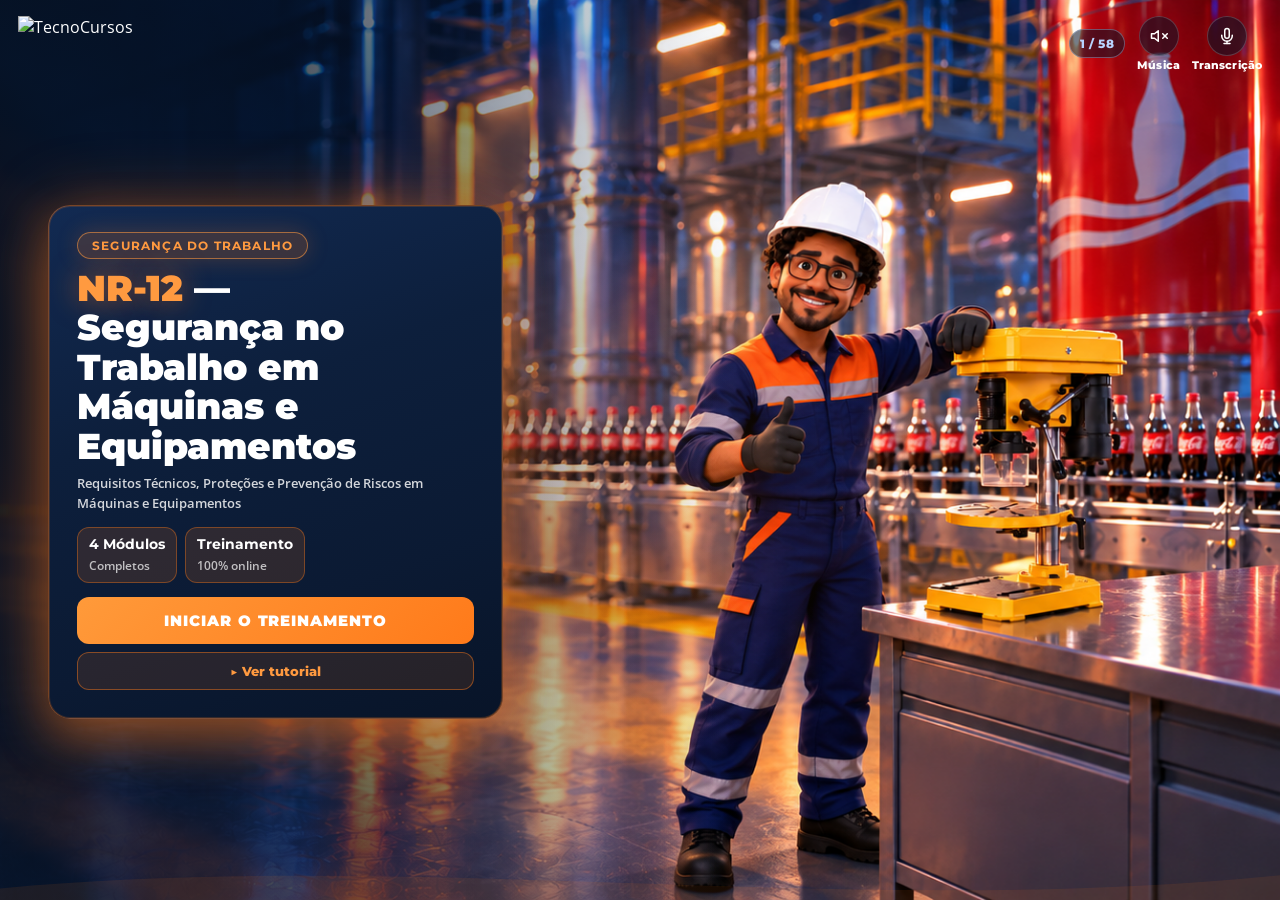
==== sessao-aprender.html @ e81b7217 "Adapta o treino para NR-12 FEMSA, com videos do modulo 1 e identidade visual. EOF  Co-authored-by: C" ====
<!DOCTYPE html>
<html lang="pt-BR">
<head>
  <meta charset="UTF-8">
  <meta name="viewport" content="width=device-width, initial-scale=1, viewport-fit=cover">
  <meta name="referrer" content="no-referrer">
  <title>NR-12 — Segurança no Trabalho em Máquinas e Equipamentos</title>
  <link href="https://fonts.googleapis.com/css2?family=Montserrat:wght@400;600;700;800;900&family=Open+Sans:wght@400;600;700&display=swap" rel="stylesheet">
  <link rel="stylesheet" href="question-screen.css?v=femsa-blue26">
  <style>
    html, body { margin: 0; height: 100%; overflow: hidden; }
  </style>
</head>
<body>
  <div class="qs-app" id="app">
    <!-- Capa (igual à referência) -->
    <section class="qs-home" id="home" aria-label="Abertura do treinamento">
      <div class="qs-home-photo" aria-hidden="true">
        <img class="qs-home-photo-img" id="homePhotoImg" src="assets/fotos/capa.png" alt="">
        <div class="qs-home-veil"></div>
      </div>
      <div class="qs-home-inner">
        <div class="qs-home-card">
          <div class="qs-home-tag">SEGURANÇA DO TRABALHO</div>
          <h1><em>NR-12</em> —<br>Segurança no Trabalho em Máquinas e Equipamentos</h1>
          <p>Requisitos Técnicos, Proteções e Prevenção de Riscos em Máquinas e Equipamentos</p>
          <div class="qs-home-badges">
            <div class="qs-home-badge">
              <div>
                <strong>4 Módulos</strong>
                <span>Completos</span>
              </div>
            </div>
            <div class="qs-home-badge">
              <div>
                <strong>Treinamento</strong>
                <span>100% online</span>
              </div>
            </div>
          </div>
          <div class="qs-home-actions">
            <button type="button" class="qs-home-start" id="btnStartHome">
              <span>INICIAR O TREINAMENTO</span>
            </button>
            <button type="button" class="qs-home-tutorial" id="btnTutorialHome">
              <span>▶ Ver tutorial</span>
            </button>
          </div>
        </div>
      </div>
      <div class="qs-home-logo">
        <img src="assets/fotos/LOGO.png" alt="TecnoCursos">
      </div>
      <div class="qs-wave" aria-hidden="true">
        <svg viewBox="0 0 1440 100" preserveAspectRatio="none">
          <path d="M0,55 C480,10 960,90 1440,40 L1440,100 L0,100 Z" fill="rgba(255, 122, 26, 0.10)" />
        </svg>
      </div>
    </section>

    <header class="qs-top" id="topBar" hidden>
      <div class="qs-brand">
        <img src="assets/fotos/LOGO.png" alt="TecnoCursos">
      </div>
      <div class="qs-progress" id="progress" aria-label="Progresso"></div>
      <span class="qs-page-chip" id="pageChip" hidden>0/0</span>
      <div class="qs-tools">
        <button type="button" id="btnMode" class="qs-sim-btn" title="Modo simulação" hidden aria-pressed="false">
          <span class="qs-label" id="simLabel">Simulação: OFF</span>
        </button>
        <button type="button" id="btnMusic" class="qs-tool-btn" title="Música" aria-pressed="false">
          <span class="qs-tool-disc">
            <svg class="qs-tool-ico ico-off" viewBox="0 0 24 24" fill="none" stroke="currentColor" stroke-width="2" stroke-linecap="round" stroke-linejoin="round" aria-hidden="true">
              <polygon points="11 5 6 9 2 9 2 15 6 15 11 19 11 5"/><line x1="23" y1="9" x2="17" y2="15"/><line x1="17" y1="9" x2="23" y2="15"/>
            </svg>
            <svg class="qs-tool-ico ico-on" viewBox="0 0 24 24" fill="none" stroke="currentColor" stroke-width="2" stroke-linecap="round" stroke-linejoin="round" aria-hidden="true">
              <polygon points="11 5 6 9 2 9 2 15 6 15 11 19 11 5"/><path d="M15.54 8.46a5 5 0 0 1 0 7.07"/><path d="M19.07 4.93a10 10 0 0 1 0 14.14"/>
            </svg>
          </span>
          <span class="qs-tool-label">Música</span>
        </button>
        <button type="button" id="btnTranscript" class="qs-tool-btn" title="Transcrição">
          <span class="qs-tool-disc">
            <svg class="qs-tool-ico" viewBox="0 0 24 24" fill="none" stroke="currentColor" stroke-width="2" stroke-linecap="round" stroke-linejoin="round" aria-hidden="true">
              <path d="M12 2a3 3 0 0 0-3 3v7a3 3 0 0 0 6 0V5a3 3 0 0 0-3-3z"/><path d="M19 11v1a7 7 0 0 1-14 0v-1"/><line x1="12" y1="19" x2="12" y2="22"/><line x1="8" y1="22" x2="16" y2="22"/>
            </svg>
          </span>
          <span class="qs-tool-label">Transcrição</span>
        </button>
      </div>
    </header>

    <main class="qs-stage" id="stage" hidden>
      <button class="qs-nav" id="btnBack" aria-label="Anterior" disabled>
        <svg viewBox="0 0 24 24" fill="none" stroke="currentColor" stroke-width="2.4" stroke-linecap="round" stroke-linejoin="round"><polyline points="15 18 9 12 15 6"/></svg>
      </button>
      <div class="qs-col">
        <div class="qs-pts" id="ptsChip" hidden><span class="qs-pts-val">0 pts</span></div>
        <div class="qs-shell" id="shell"></div>
        <button type="button" class="qs-more" id="btnMore" hidden aria-label="Ver o conteúdo abaixo">
          <svg viewBox="0 0 24 24" fill="none" stroke="currentColor" stroke-width="2.6" stroke-linecap="round" stroke-linejoin="round" aria-hidden="true"><polyline points="6 9 12 15 18 9"/></svg>
        </button>
      </div>
      <button class="qs-nav" id="btnFwd" aria-label="Próximo" disabled>
        <svg viewBox="0 0 24 24" fill="none" stroke="currentColor" stroke-width="2.4" stroke-linecap="round" stroke-linejoin="round"><polyline points="9 18 15 12 9 6"/></svg>
      </button>
    </main>

    <div class="qs-wave qs-wave-session" id="sessionWave" aria-hidden="true" hidden>
      <svg viewBox="0 0 1440 100" preserveAspectRatio="none">
        <path d="M0,55 C480,10 960,90 1440,40 L1440,100 L0,100 Z" fill="rgba(255, 122, 26, 0.10)" />
      </svg>
    </div>
  </div>

  <!-- Modal Tutorial -->
  <div class="qs-tut-overlay" id="tutorialModal" hidden>
    <div class="qs-tut-card" role="dialog" aria-modal="true" aria-labelledby="tutTitle">
      <div class="qs-tut-accent" aria-hidden="true"></div>
      <button type="button" class="qs-tut-x" id="btnTutorialX" aria-label="Fechar tutorial">×</button>
      <div class="qs-tut-badge">▶ TUTORIAL</div>
      <h2 id="tutTitle">Antes de começar — <span>Orientações iniciais</span></h2>
      <p>Assista ao vídeo para entender como navegar pelos módulos, responder às atividades e usar as ferramentas.</p>
      <div class="qs-tut-video">
        <iframe id="tutIframe" src="https://player-vz-d35edf2a-8e7.tv.pandavideo.com.br/embed/?v=58c2b207-5c32-4336-acba-6df97de39825&saveProgress=false" title="Tutorial do treinamento" allow="accelerometer;gyroscope;autoplay;encrypted-media;picture-in-picture" allowfullscreen fetchpriority="high"></iframe>
      </div>
      <div class="qs-tut-foot">
        <button type="button" class="qs-tut-close" id="btnTutorialClose">✓ Entendi, vamos começar</button>
      </div>
    </div>
  </div>

    <div class="qs-toast" id="simToast" hidden role="status"></div>

    <button type="button" class="qs-jump-fab" id="simFab" hidden>Sim · mapa</button>
    <aside class="qs-jump" id="simJump" hidden>
      <header>
        <div>
          <strong>Mapa da simulação</strong>
          <span id="simJumpPos">—</span>
        </div>
        <button type="button" id="btnJumpClose" aria-label="Fechar mapa">×</button>
      </header>
      <div class="qs-jump-list" id="simJumpList"></div>
      <button type="button" class="qs-jump-off" id="btnJumpOff">Desligar simulação</button>
    </aside>

  <audio id="bg-music" loop preload="metadata" aria-hidden="true"></audio>

  <script src="question-screen-data.js?v=nr12-14"></script>
  <script src="question-screen.js?v=mob43"></script>
  <script src="narration-text.js?v=nr12-2"></script>
  <script src="narration.js?v=mob40"></script>
  <script>
(function () {
  var session = window.QUESTION_SCREEN_SESSION;
  if (!session || !session.modules || !session.modules.length) {
    document.getElementById('shell').innerHTML = '<div class="qs-menu"><p>Conteúdo não encontrado.</p></div>';
    return;
  }

  var modules = session.modules;

  /* A abertura e o menu também são páginas numeradas, então abrem o catálogo.
     mi/si = -1 marca que não são telas de módulo; quem navega olha o "view". */
  var catalog = [
    { n: 1, view: 'home', mi: -1, si: -1, mod: 0, type: 'home', title: 'Abertura', kind: 'Abertura' },
    { n: 2, view: 'menu', mi: -1, si: -1, mod: 0, type: 'menu', title: 'Conteúdo programático', kind: 'Menu' }
  ];
  modules.forEach(function (m, mi) {
    (m.screens || []).forEach(function (s, si) {
      catalog.push({
        n: catalog.length + 1,
        view: 'play',
        mi: mi,
        si: si,
        mod: m.id,
        type: s.type || '',
        title: s.title || s.question || s.kicker || s.type || 'Tela',
        kind: (
          s.type === 'cover' ? 'Capa' :
          s.type === 'video' ? 'Vídeo' :
          s.type === 'image' ? 'Foto' :
          s.type === 'content' ? 'Texto' :
          s.type === 'quiz-intro' ? 'Desafio' :
          s.type === 'question' ? 'Pergunta' :
          s.type === 'reflect' ? 'Reflexão' :
          s.type === 'compare' ? 'Compare' :
          s.type === 'order' ? 'Ordenar' :
          s.type === 'match' ? 'Associação' :
          s.type === 'finale' ? 'Conclusão' :
          s.type
        )
      });
    });
  });
  var jumpOpen = false;
  var modIndex = -1;
  var slideIndex = 0;
  var answered = {};
  var qs = null;
  var mode = 'home'; /* home | menu | play */
  var showingResult = false;
  var autoAdvanceTimer = null;
  var quizState = {
    active: false,
    correct: 0,
    answered: 0,
    minCorrect: 0,
    total: 0,
    introIndex: -1,
    passed: false,
    points: 0,
    streak: 0,
    bestStreak: 0
  };
  var sessionAnswers = {};
  var PTS_MAX = 50;
  function isScoreType(type) {
    return type === 'question' || type === 'order' || type === 'match';
  }
  function isGateType(type) {
    return isScoreType(type) || type === 'reflect' || type === 'compare';
  }
  // ficha com sequência de fotos: a seta só libera depois de ver todas
  function isStepsGate(s) {
    return !!(s && s.type === 'content' && s.steps);
  }
  // vídeo com player: só libera o avanço faltando ~8s para o fim
  function isVideoGate(s) {
    return !!(s && s.type === 'video' && (s.embed || s.panda || s.video));
  }
  function isQuizStep(s) {
    return !!(s && isScoreType(s.type));
  }
  var questionCount = catalog.filter(function (item) { return isScoreType(item.type); }).length;

  function sessionTotals() {
    var pts = 0;
    var hits = 0;
    Object.keys(sessionAnswers).forEach(function (id) {
      var a = sessionAnswers[id] || {};
      pts += a.pts || 0;
      if (a.correct) hits += 1;
    });
    return {
      points: pts,
      hits: hits,
      answered: Object.keys(sessionAnswers).length,
      questions: questionCount,
      max: questionCount * PTS_MAX
    };
  }

  function sessionMedal(tot) {
    var max = tot.max || 1;
    var pct = tot.points / max;
    if (pct >= 0.8) return { emoji: '🥇', name: 'Medalha de ouro', rank: 'gold' };
    if (pct >= 0.6) return { emoji: '🥈', name: 'Medalha de prata', rank: 'silver' };
    return { emoji: '🥉', name: 'Medalha de bronze', rank: 'bronze' };
  }

  function quizMedal(passed, correct, total) {
    var pct = total ? correct / total : 0;
    if (pct >= 1) return { emoji: '🥇', name: 'Medalha de ouro', rank: 'gold' };
    if (passed && pct >= 0.8) return { emoji: '🥈', name: 'Medalha de prata', rank: 'silver' };
    if (passed) return { emoji: '🥉', name: 'Medalha de bronze', rank: 'bronze' };
    return { emoji: '📚', name: '', rank: 'none' };
  }

  function updatePtsChip() {
    var chip = document.getElementById('ptsChip');
    if (!chip) return;
    var tot = sessionTotals();
    /* O placar só faz sentido na atividade do fim do módulo: fora dela não
       há o que pontuar, e o chip virava enfeite pelo resto do curso. Vale
       da abertura do desafio até o resultado; depois some de novo. */
    var s = mode === 'play' ? current() : null;
    var noDesafio = !!s && (isScoreType(s.type) || s.type === 'quiz-intro');
    chip.hidden = !(noDesafio || (mode === 'play' && showingResult));
    var val = chip.querySelector('.qs-pts-val');
    if (!val) {
      val = document.createElement('span');
      val.className = 'qs-pts-val';
      chip.insertBefore(val, chip.firstChild);
    }
    val.textContent = tot.points + ' pts';
  }

  /* No acerto o placar “pula” e sobe um +N — feedback rápido sem atrapalhar. */
  function celebratePts(gained) {
    var chip = document.getElementById('ptsChip');
    if (!chip || !(gained > 0)) {
      updatePtsChip();
      return;
    }
    updatePtsChip();
    chip.classList.remove('is-gain');
    void chip.offsetWidth;
    chip.classList.add('is-gain');

    var fly = chip.querySelector('.qs-pts-fly');
    if (!fly) {
      fly = document.createElement('span');
      fly.className = 'qs-pts-fly';
      fly.setAttribute('aria-hidden', 'true');
      chip.appendChild(fly);
    }
    fly.textContent = '+' + gained;
    fly.classList.remove('is-on');
    void fly.offsetWidth;
    fly.classList.add('is-on');

    clearTimeout(celebratePts._t);
    celebratePts._t = setTimeout(function () {
      chip.classList.remove('is-gain');
      if (fly) fly.classList.remove('is-on');
    }, 900);
  }

  function clearAutoAdvance() {
    if (autoAdvanceTimer) {
      clearTimeout(autoAdvanceTimer);
      autoAdvanceTimer = null;
    }
  }

  function resetQuizState() {
    quizState = {
      active: false,
      correct: 0,
      answered: 0,
      minCorrect: 0,
      total: 0,
      introIndex: -1,
      passed: false,
      points: 0,
      streak: 0,
      bestStreak: 0
    };
    showingResult = false;
    updatePtsChip();
  }

  function countQuizQuestionsFrom(startIdx) {
    var list = screens();
    var n = 0;
    for (var i = startIdx + 1; i < list.length; i++) {
      if (!isScoreType(list[i].type)) break;
      n++;
    }
    return n || 1;
  }

  function isLastQuizQuestion() {
    var s = current();
    if (!isQuizStep(s)) return false;
    var next = screens()[slideIndex + 1];
    return !isQuizStep(next);
  }

  function clearQuizAnswers() {
    var list = screens();
    if (quizState.introIndex < 0) return;
    for (var i = quizState.introIndex + 1; i < list.length; i++) {
      if (!isScoreType(list[i].type)) break;
      delete answered[list[i].id];
      delete sessionAnswers[list[i].id];
    }
  }

  /* Progresso e página atual ficam no navegador, para o F5 continuar de onde parou. */
  var RESUME_KEY = 'nr12-sessao-aprender-resume';
  var resumeBusy = false;
  var progress = { unlockedUpTo: 0, completed: {} };
  try { localStorage.removeItem('nr17-sessao-aprender-resume'); } catch (err) {}

  function saveResume() {
    if (resumeBusy) return;
    try {
      localStorage.setItem(RESUME_KEY, JSON.stringify({
        v: 1,
        page: currentGlobalPage(),
        progress: {
          unlockedUpTo: progress.unlockedUpTo,
          completed: progress.completed
        },
        answered: answered,
        sessionAnswers: sessionAnswers,
        quizState: quizState,
        showingResult: showingResult
      }));
    } catch (err) {}
  }

  function loadResume() {
    try {
      var raw = localStorage.getItem(RESUME_KEY);
      if (!raw) return null;
      var data = JSON.parse(raw);
      if (!data || data.v !== 1 || !data.page) return null;
      if (data.page < 1 || data.page > catalog.length) return null;
      return data;
    } catch (err) {
      return null;
    }
  }

  function applyResume(data) {
    resumeBusy = true;
    if (data.progress) {
      progress.unlockedUpTo = Number(data.progress.unlockedUpTo) || 0;
      progress.completed = data.progress.completed || {};
    }
    var savedAnswered = data.answered || {};
    var savedSession = data.sessionAnswers || {};
    var savedQuiz = data.quizState || quizState;
    var savedShowing = !!data.showingResult;

    if (data.page <= 1) {
      showHome();
    } else {
      jumpToPage(data.page);
      answered = savedAnswered;
      sessionAnswers = savedSession;
      quizState = savedQuiz;
      if (savedShowing) showQuizResult();
      else {
        updateNav();
        updatePtsChip();
      }
    }
    resumeBusy = false;
    saveResume();
  }

  var demoMode = false;
  try { demoMode = sessionStorage.getItem('nr17-demoMode') === '1'; } catch (err) {}

  function isUnlocked(i) {
    if (demoMode) return true;
    return i >= 0 && i <= progress.unlockedUpTo;
  }

  function isCompleted(i) {
    return !!progress.completed[String(i)];
  }

  function completeCurrentModule() {
    if (modIndex < 0) return;
    progress.completed[String(modIndex)] = true;
    if (modIndex + 1 < modules.length) {
      progress.unlockedUpTo = Math.max(progress.unlockedUpTo, modIndex + 1);
    }
    saveResume();
  }

  // módulo disponível agora; 0 quando todos já foram concluídos
  function nextModuleNumber() {
    for (var i = 0; i < modules.length; i++) {
      if (isUnlocked(i) && !isCompleted(i)) return modules[i].id;
    }
    return 0;
  }

  function menuCallout() {
    var next = -1;
    for (var i = 0; i < modules.length; i++) {
      if (isUnlocked(i) && !isCompleted(i)) { next = i; break; }
    }
    if (next < 0) {
      var allDone = modules.every(function (_, i) { return isCompleted(i); });
      if (allDone) {
        return {
          title: 'Treinamento concluído!',
          body: 'Você finalizou todos os módulos. Pode revisitar qualquer um quando quiser.'
        };
      }
      next = progress.unlockedUpTo;
    }
    var m = modules[next];
    if (next === 0 && !isCompleted(0)) {
      return {
        title: demoMode ? 'Modo simulação ligado' : 'Vamos começar pelo Módulo 1?',
        body: demoMode
          ? 'Todos os módulos estão liberados. Avance sem travar em quiz ou vídeo.'
          : ((m.title || '') + ' — toque no card liberado para iniciar.')
      };
    }
    return {
      title: demoMode ? 'Modo simulação ligado' : ('Módulo ' + m.id + ' liberado!'),
      body: demoMode
        ? 'Todos os módulos estão liberados. Avance sem travar em quiz ou vídeo.'
        : ((m.title || '') + ' — toque no card para continuar.')
    };
  }

  var app = document.getElementById('app');
  var home = document.getElementById('home');
  var topBar = document.getElementById('topBar');
  var stage = document.getElementById('stage');
  var progressEl = document.getElementById('progress');
  var shell = document.getElementById('shell');
  var btnBack = document.getElementById('btnBack');
  var btnFwd = document.getElementById('btnFwd');
  var brandTxt = null;
  var bgMusic = document.getElementById('bg-music');

  if (brandTxt) brandTxt.textContent = (session.meta && session.meta.title) || 'NR-12';
  if (bgMusic) {
    bgMusic.src = (session.meta && session.meta.musicSrc) || 'musica/musica_foco.mp3';
    bgMusic.volume = 0.35;
  }

  var sessionWave = document.getElementById('sessionWave');

  function setChrome(visible) {
    // a barra fica sempre no DOM: na abertura o CSS deixa só as ferramentas
    if (topBar) topBar.hidden = false;
    if (stage) stage.hidden = !visible;
    if (home) home.hidden = visible;
    if (sessionWave) sessionWave.hidden = !visible;
    app.classList.toggle('is-home', !visible);
  }

  function showHome() {
    mode = 'home';
    modIndex = -1;
    clearAutoAdvance();
    resetQuizState();
    if (qs) { qs.destroy(); qs = null; }
    setChrome(false);
    renderProgress();
    syncJumpUI();
    if (window.Narration) Narration.pageChanged();
    saveResume();
  }

  function currentMod() { return modules[modIndex]; }
  function screens() { return currentMod() ? currentMod().screens : []; }
  function current() { return screens()[slideIndex]; }

  function isFinale() {
    var s = current();
    return !!(s && s.type === 'finale');
  }

  function exitPlay() {
    if (isFinale()) showHome();
    else showMenu();
  }

  function renderProgress() {
    if (mode !== 'play') {
      progressEl.innerHTML = '';
      return;
    }
    var list = screens();
    progressEl.innerHTML = list.map(function (_, i) {
      var cls = i < slideIndex ? 'done' : (i === slideIndex ? 'cur' : '');
      return '<i class="' + cls + '"></i>';
    }).join('');
  }

  function canForward() {
    if (isFinale()) return false;
    if (showingResult) return !!quizState.passed;
    var s = current();
    if (!s) return false;
    /* A ficha de alongamento trava a seta mesmo em simulação: o bloqueio
       faz parte do teste da página. O atalho go continua pulando. */
    if (isStepsGate(s)) return !!answered[s.id];
    if (demoMode) return true;
    if (s.type === 'question') return !!answered[s.id];
    if (isGateType(s.type)) return !!answered[s.id];
    if (isVideoGate(s)) return !!answered[s.id];
    return true;
  }

  function updateNav() {
    if (mode === 'home') {
      btnBack.disabled = true;
      btnFwd.disabled = true;
      return;
    }
    if (mode === 'menu') {
      btnBack.disabled = false;
      btnFwd.disabled = true;
      return;
    }
    if (mode !== 'play') {
      btnBack.disabled = true;
      btnFwd.disabled = true;
      return;
    }
    btnBack.disabled = showingResult;
    btnFwd.disabled = showingResult ? !quizState.passed : !canForward();
  }

  // temas das questões erradas, para orientar o que estudar antes de tentar de novo
  function buildReviewList() {
    var list = screens();
    var out = [];
    var seen = {};
    if (quizState.introIndex < 0) return out;
    for (var i = quizState.introIndex + 1; i < list.length; i++) {
      var s = list[i];
      if (!isScoreType(s.type)) break;
      if (s.opinion) continue;
      var ans = sessionAnswers[s.id];
      if (ans && ans.correct) continue;
      var topic = s.review || s.question || s.title || '';
      if (!topic || seen[topic]) continue;
      seen[topic] = true;
      out.push(topic);
    }
    return out;
  }

  function showQuizResult() {
    clearAutoAdvance();
    showingResult = true;
    var total = quizState.total || quizState.answered || 1;
    var hits = quizState.correct;
    var min = quizState.minCorrect || Math.ceil(total * 0.75);
    quizState.passed = hits >= min;
    var medal = quizMedal(quizState.passed, hits, total);
    var m = currentMod() || {};
    var unlock = m.titleUnlock || null;
    var titleUnlock = (quizState.passed && unlock)
      ? {
          moduleLabel: 'Módulo ' + m.id + ' concluído',
          title: unlock.title,
          body: unlock.body,
          icon: unlock.icon
        }
      : null;
    var faceIcon = titleUnlock ? (titleUnlock.icon || '🏅') : medal.emoji;
    var faceRank = titleUnlock ? 'title' : medal.rank;

    if (qs) qs.destroy();
    qs = QuestionScreen.mount(shell, {
      type: 'quiz-result',
      passed: quizState.passed,
      score: hits,
      total: total,
      minCorrect: min,
      points: quizState.points,
      streak: quizState.bestStreak,
      medal: faceIcon,
      medalName: '',
      medalRank: faceRank,
      icon: faceIcon,
      title: quizState.passed ? 'Desafio concluído!' : 'Desafio não concluído',
      titleUnlock: titleUnlock,
      review: quizState.passed ? [] : buildReviewList()
    }, {
      onContinue: handleContinue
    });

    renderProgress();
    updateNav();
    updatePtsChip();
    if (quizState.passed) {
      try { if (typeof playBeep === 'function') playBeep('end'); } catch (e) {}
    }
  }

  function restartQuiz() {
    clearAutoAdvance();
    showingResult = false;
    clearQuizAnswers();
    quizState.correct = 0;
    quizState.answered = 0;
    quizState.passed = false;
    quizState.points = 0;
    quizState.streak = 0;
    quizState.bestStreak = 0;
    quizState.active = true;
    if (quizState.introIndex >= 0) {
      slideIndex = quizState.introIndex;
      mountSlide();
    }
  }

  function finishAfterQuiz() {
    clearAutoAdvance();
    showingResult = false;
    quizState.active = false;
    var list = screens();
    var next = slideIndex + 1;
    while (next < list.length && isScoreType(list[next].type)) next++;
    if (next >= list.length) {
      completeCurrentModule();
      showMenu();
      return;
    }
    slideIndex = next;
    mountSlide();
    if (isFinale()) completeCurrentModule();
  }

  function handleContinue(info) {
    var action = info && info.action;
    if (action === 'retry') {
      restartQuiz();
      return;
    }
    if (action === 'finish') {
      finishAfterQuiz();
      return;
    }
    advance();
  }

  function advance() {
    clearAutoAdvance();
    if (showingResult) {
      if (quizState.passed || demoMode) finishAfterQuiz();
      return;
    }
    var s = current();
    if (s && isQuizStep(s) && answered[s.id] && isLastQuizQuestion()) {
      showQuizResult();
      return;
    }
    if (slideIndex >= screens().length - 1) {
      completeCurrentModule();
      if (isFinale()) {
        updateNav();
        return;
      }
      showMenu();
      return;
    }
    go(1);
  }

  function showMenu() {
    mode = 'menu';
    modIndex = -1;
    clearAutoAdvance();
    resetQuizState();
    if (qs) { qs.destroy(); qs = null; }
    if (brandTxt) brandTxt.textContent = (session.meta && session.meta.title) || 'NR-12';
    setChrome(true);
    var callout = menuCallout();
    shell.innerHTML =
      '<div class="qs-menu">' +
        '<h1>NR-12 — Segurança no Trabalho em Máquinas e Equipamentos</h1>' +
        '<p class="qs-menu-lead">Conteúdo programático do treinamento. As atividades ficam só no final de cada módulo.</p>' +
        '<div class="qs-start-callout" role="status">' +
          '<strong>' + callout.title + '</strong>' +
          '<span>' + callout.body + '</span>' +
        '</div>' +
        '<div class="qs-mod-grid">' +
          modules.map(function (m, i) {
            var locked = !isUnlocked(i);
            var done = isCompleted(i);
            var cls = locked ? ' is-locked' : (done ? ' is-done' : ' is-open is-pulse');
            var statusLabel = locked ? 'Bloqueado' : (done ? 'Concluído' : (i === 0 ? 'Começar' : 'Continuar'));
            var statusCls = locked ? 'qs-lock' : (done ? 'qs-done' : 'qs-go');
            var meta = locked
              ? ('Conclua o Módulo ' + modules[i - 1].id + ' para liberar')
              : (done ? 'Toque para revisar' : 'Disponível agora');
            return '<button type="button" class="qs-mod-card' + cls + '"' +
              ' data-mod="' + i + '"' +
              (locked ? ' disabled aria-disabled="true"' : '') +
              '>' +
              '<div class="qs-mod-num">' + m.id + '</div>' +
              '<strong class="qs-mod-title">' + m.title + '</strong>' +
              '<span class="qs-mod-meta">' + meta + '</span>' +
              '<em class="' + statusCls + '">' + statusLabel + '</em>' +
            '</button>';
          }).join('') +
        '</div>' +
      '</div>';
    renderProgress();
    updateNav();
    syncJumpUI();
    revelarModuloLiberado();
    if (window.Narration) Narration.pageChanged();
    saveResume();
  }

  /* No celular a trilha não cabe inteira: a lista começa no Módulo 1 e o
     módulo da vez pode ficar abaixo da dobra, passando a impressão de que o
     curso termina no 2. Aqui a rolagem já vai até ele. O movimento é suave de
     propósito: além de levar ao card certo, mostra que a lista corre.

     O alvo é o índice liberado, e não o primeiro card marcado como aberto:
     quem pula páginas pelo atalho destrava todos os módulos anteriores de
     uma vez, e aí o primeiro aberto seria sempre o Módulo 1. */
  function revelarModuloLiberado() {
    var caixa = shell.querySelector('.qs-menu');
    if (!caixa) return;
    var alvo = Math.min(progress.unlockedUpTo, modules.length - 1);
    var card = caixa.querySelector('.qs-mod-card[data-mod="' + alvo + '"]');
    if (!card) return;

    requestAnimationFrame(function () {
      var sobra = caixa.scrollHeight - caixa.clientHeight;
      if (sobra <= 0) return;                       // cabe tudo: nada a fazer

      /* offsetTop, e não getBoundingClientRect: o menu entra com uma animação
         que o encolhe um pouco, e medida de tela sai torta enquanto ela roda. */
      var topo = card.offsetTop;
      var fim = topo + card.offsetHeight;
      var vista = caixa.scrollTop;

      // não basta caber na borda: sem respiro embaixo o card passa despercebido
      var RESPIRO = 40;
      if (topo >= vista && fim + RESPIRO <= vista + caixa.clientHeight) return;

      caixa.scrollTo({
        top: Math.max(0, Math.min(sobra, topo - 12)),
        behavior: 'smooth'
      });
    });
  }

  function openModule(i) {
    if (!isUnlocked(i)) return;
    clearAutoAdvance();
    resetQuizState();
    setChrome(true);
    modIndex = i;
    slideIndex = 0;
    answered = {};
    mode = 'play';
    if (brandTxt) brandTxt.textContent = 'Módulo ' + currentMod().id;
    prefetchNearbyImages(0);
    var list = screens();
    for (var j = 0; j < list.length; j++) {
      if (list[j] && list[j].image) prefetchImage(list[j].image);
    }
    mountSlide();
  }

  function currentGlobalPage() {
    if (mode === 'home') return 1;
    if (mode === 'menu') return 2;
    if (mode !== 'play' || modIndex < 0) return 0;
    for (var i = 0; i < catalog.length; i++) {
      if (catalog[i].mi === modIndex && catalog[i].si === slideIndex) return catalog[i].n;
    }
    return 0;
  }

  function typeLabel(type) {
    return (
      type === 'home' ? 'Abertura' :
      type === 'menu' ? 'Menu' :
      type === 'cover' ? 'Capa' :
      type === 'video' ? 'Vídeo' :
      type === 'image' ? 'Foto' :
      type === 'content' ? 'Texto' :
      type === 'quiz-intro' ? 'Desafio' :
      type === 'question' ? 'Pergunta' :
      type === 'reflect' ? 'Reflexão' :
      type === 'compare' ? 'Compare' :
      type === 'order' ? 'Ordenar' :
      type === 'match' ? 'Associação' :
      type === 'finale' ? 'Conclusão' :
      type || 'Tela'
    );
  }

  function prepareQuizForJump(targetSi) {
    var list = screens();
    var intro = -1;
    var i;
    for (i = 0; i < list.length; i++) {
      if (list[i].type === 'quiz-intro') intro = i;
    }
    if (intro < 0) return;
    var total = 0;
    var min = 0;
    for (i = intro + 1; i < list.length; i++) {
      if (isScoreType(list[i].type)) total++;
    }
    min = list[intro].minCorrect != null ? Number(list[intro].minCorrect) : Math.ceil(total * 0.75);
    quizState = {
      active: true,
      correct: total,
      answered: total,
      minCorrect: min,
      total: total,
      introIndex: intro,
      passed: true,
      points: 0,
      streak: 0,
      bestStreak: 0
    };
    for (i = 0; i < list.length; i++) {
      if ((isGateType(list[i].type) || isStepsGate(list[i]) || isVideoGate(list[i])) && list[i].id) {
        answered[list[i].id] = true;
      }
    }
    if (targetSi > intro) showingResult = false;
  }

  function jumpToPage(n) {
    var item = catalog[n - 1];
    if (!item) return false;
    if (item.view === 'home') { showHome(); return true; }
    if (item.view === 'menu') { showMenu(); return true; }
    /* O pulo atravessa o bloqueio dos módulos, então libera o caminho até ali:
       sem isso o menu mostraria como trancado o módulo em que a pessoa está. */
    progress.unlockedUpTo = Math.max(progress.unlockedUpTo, item.mi);
    jumpToScreen(item.mi, item.si);
    return true;
  }

  /* Última tela de conteúdo de um módulo: quem volta para o módulo anterior
     para aqui, e não na última pergunta do desafio. */
  function lastContentIndex(mi) {
    var list = (modules[mi] && modules[mi].screens) || [];
    for (var i = list.length - 1; i >= 0; i--) {
      if (!isScoreType(list[i].type) && list[i].type !== 'quiz-intro') return i;
    }
    return Math.max(0, list.length - 1);
  }

  function jumpToScreen(mi, si) {
    if (!modules[mi] || !modules[mi].screens[si]) return;
    clearAutoAdvance();
    resetQuizState();
    answered = {};
    setChrome(true);
    modIndex = mi;
    slideIndex = si;
    mode = 'play';
    if (brandTxt) brandTxt.textContent = 'Módulo ' + currentMod().id;
    var s = current();
    if (s && (isQuizStep(s) || s.type === 'quiz-intro' || s.type === 'finale')) {
      prepareQuizForJump(si);
    }
    mountSlide();
    syncJumpUI();
    var listEl = document.getElementById('simJumpList');
    var cur = listEl && listEl.querySelector('.qs-jump-item.is-cur');
    if (cur && cur.scrollIntoView) cur.scrollIntoView({ block: 'nearest' });
  }

  function renderJumpList() {
    var box = document.getElementById('simJumpList');
    if (!box) return;
    var html = '';
    var lastMod = null;
    var curN = currentGlobalPage();
    catalog.forEach(function (item) {
      if (item.mod !== lastMod) {
        lastMod = item.mod;
        html += '<div class="qs-jump-mod">' +
          (item.view === 'play' ? ('Módulo ' + item.mod) : 'Início') + '</div>';
      }
      html += '<button type="button" class="qs-jump-item' + (item.n === curN ? ' is-cur' : '') + '" data-jump="' + item.n + '">' +
        '<span class="qs-jump-n">' + item.n + '</span>' +
        '<span><small>' + typeLabel(item.type) + '</small><b>' + item.title + '</b></span>' +
      '</button>';
    });
    box.innerHTML = html;
    box.querySelectorAll('[data-jump]').forEach(function (btn) {
      btn.addEventListener('click', function () {
        sfx('click');
        jumpToPage(+btn.getAttribute('data-jump'));
      });
    });
  }

  function setJumpOpen(on) {
    jumpOpen = !!on && !!demoMode;
    var panel = document.getElementById('simJump');
    if (panel) panel.hidden = !jumpOpen;
    if (jumpOpen) renderJumpList();
  }

  function syncJumpUI() {
    var globalTotal = catalog.length;
    var globalN = currentGlobalPage();
    var globalPos = globalN ? (globalN + ' / ' + globalTotal) : ('— / ' + globalTotal);
    var chip = document.getElementById('pageChip');
    if (chip) {
      chip.hidden = !globalTotal || !globalN;
      chip.textContent = globalN ? (globalN + ' / ' + globalTotal) : '0 / 0';
      chip.title = 'Página do treinamento (total)';
    }
    var posEl = document.getElementById('simJumpPos');
    if (posEl) posEl.textContent = globalPos;
    var fab = document.getElementById('simFab');
    if (fab) fab.hidden = !demoMode;
    if (jumpOpen && demoMode) renderJumpList();
    else if (!demoMode) setJumpOpen(false);
  }

  var imagePrefetchCache = {};
  function prefetchImage(src) {
    if (!src || imagePrefetchCache[src]) return;
    imagePrefetchCache[src] = true;
    var img = new Image();
    img.decoding = 'async';
    img.src = src;
  }
  function prefetchNearbyImages(fromIndex) {
    var list = screens();
    var start = Math.max(0, fromIndex | 0);
    var end = Math.min(list.length, start + 3);
    for (var i = start; i < end; i++) {
      if (list[i] && list[i].image) prefetchImage(list[i].image);
    }
  }

  function mountSlide() {
    var s = current();
    if (!s) return;
    clearAutoAdvance();
    showingResult = false;
    prefetchNearbyImages(slideIndex);
    var payload = Object.assign({}, s);

    if (s.type === 'finale') {
      var tot = sessionTotals();
      var medal = sessionMedal(tot);
      payload.points = tot.points;
      payload.maxPoints = tot.max;
      payload.hits = tot.hits;
      payload.questions = tot.questions;
      payload.medal = medal.emoji;
      payload.medalName = medal.name;
      payload.medalRank = medal.rank;
      try { if (typeof playBeep === 'function') playBeep('end'); } catch (e) {}
    }

    if (s.type === 'quiz-intro') {
      var total = s.count != null ? Number(s.count) : countQuizQuestionsFrom(slideIndex);
      quizState = {
        active: true,
        correct: 0,
        answered: 0,
        minCorrect: s.minCorrect != null ? Number(s.minCorrect) : Math.ceil(total * 0.75),
        total: total,
        introIndex: slideIndex,
        passed: false,
        points: 0,
        streak: 0,
        bestStreak: 0
      };
    }

    if (qs) qs.destroy();
    qs = QuestionScreen.mount(shell, payload, {
      quizScoring: quizState.active && isQuizStep(s) && !s.opinion,
      maxPoints: PTS_MAX,
      /* 40s: tempo padrao das atividades pontuadas (pergunta, ordenar, etc.). */
      time: s.time || 40,
      onSelect: function (result) {
        answered[s.id] = true;
        saveResume();
        if (quizState.active && isQuizStep(s) && !s.opinion) {
          var pts = (result && result.points) || 0;
          sessionAnswers[s.id] = { pts: pts, correct: !!(result && result.correct) };
          quizState.answered += 1;
          if (result && result.correct) {
            quizState.correct += 1;
            quizState.streak += 1;
            quizState.bestStreak = Math.max(quizState.bestStreak, quizState.streak);
            quizState.points += pts;
            updateNav();
            celebratePts(pts);
          } else {
            quizState.streak = 0;
            updateNav();
            updatePtsChip();
          }
        } else {
          updateNav();
          updatePtsChip();
        }
        if (!isQuizStep(s)) return;
        clearAutoAdvance();
        autoAdvanceTimer = setTimeout(function () {
          if (isLastQuizQuestion()) showQuizResult();
          else go(1);
        }, s.type === 'order' || s.type === 'match' ? 1600 : 3000);
      },
      onContinue: handleContinue
    });

    if (!isGateType(s.type) && !isVideoGate(s) && !isStepsGate(s)) answered[s.id] = true;
    if (s.type === 'finale') completeCurrentModule();
    renderProgress();
    updateNav();
    updatePtsChip();
    syncJumpUI();
    if (window.Narration) Narration.pageChanged();
    saveResume();
  }

  function go(delta) {
    if (mode === 'menu') {
      if (delta < 0) showHome();
      return;
    }
    if (mode !== 'play') return;
    clearAutoAdvance();
    if (showingResult) {
      if (delta > 0 && quizState.passed) finishAfterQuiz();
      return;
    }
    if (delta < 0 && slideIndex <= 0) {
      // trilha contínua: a volta atravessa os módulos em vez de parar no menu.
      // Só o Módulo 1 devolve para a capa de abertura.
      if (modIndex > 0) jumpToScreen(modIndex - 1, lastContentIndex(modIndex - 1));
      else showHome();
      return;
    }
    if (delta > 0) {
      var s = current();
      if (s && isQuizStep(s) && answered[s.id] && isLastQuizQuestion()) {
        showQuizResult();
        return;
      }
    }
    var next = slideIndex + delta;
    if (next < 0 || next >= screens().length) return;
    if (delta > 0 && !canForward()) return;
    slideIndex = next;
    mountSlide();
  }

  function openTutorial() {
    var modal = document.getElementById('tutorialModal');
    var iframe = document.getElementById('tutIframe');
    if (!modal) return;
    modal.hidden = false;
    if (iframe && !iframe.getAttribute('data-src')) {
      iframe.setAttribute('data-src', iframe.src);
    }
  }

  function closeTutorial() {
    var modal = document.getElementById('tutorialModal');
    var iframe = document.getElementById('tutIframe');
    if (modal) modal.hidden = true;
    if (iframe) {
      var src = iframe.getAttribute('data-src') || iframe.getAttribute('src') || iframe.src;
      iframe.src = src;
    }
  }

  function sfx(type) {
    try { if (typeof playBeep === 'function') playBeep(type); } catch (e) {}
  }

  shell.addEventListener('click', function (e) {
    var card = e.target.closest('.qs-mod-card');
    if (card) {
      sfx('click');
      openModule(+card.dataset.mod);
    }
  });

  btnBack.addEventListener('click', function () { sfx('click'); go(-1); });
  btnFwd.addEventListener('click', function () { sfx('click'); advance(); });
  document.getElementById('btnStartHome').addEventListener('click', function () { sfx('click'); showMenu(); });
  document.getElementById('btnTutorialHome').addEventListener('click', openTutorial);
  document.getElementById('btnTutorialClose').addEventListener('click', closeTutorial);
  document.getElementById('btnTutorialX').addEventListener('click', closeTutorial);
  document.getElementById('tutorialModal').addEventListener('click', function (e) {
    if (e.target === this) closeTutorial();
  });

  /* Narração: o botão liga e desliga. Ligado, ele acompanha a navegação e
     narra cada tela nova sozinho. */
  var btnTranscript = document.getElementById('btnTranscript');
  if (window.Narration) {
    Narration.bindNarrationEvents({
      button: btnTranscript,
      getState: function () {
        return {
          mode: mode,
          screen: mode === 'play' ? current() : null,
          nextModule: mode === 'menu' ? nextModuleNumber() : 0
        };
      }
    });
  }

  btnTranscript.addEventListener('click', function () {
    if (window.Narration) Narration.toggleNarration();
  });

  /* O vídeo tem narração própria: quando ele começa, a nossa cala para não
     falarem por cima. O botão continua ligado e volta a narrar na tela seguinte. */
  function hushNarration() {
    if (window.Narration) Narration.stopSpeech();
  }
  window.addEventListener('message', function (ev) {
    var data = ev && ev.data;
    if (data == null) return;
    var msg = typeof data === 'object' ? (data.message || data.event || data.type || '') : data;
    if (String(msg).toLowerCase().indexOf('panda_play') !== -1) hushNarration();
  });
  // 'play' não sobe na árvore, por isso a escuta na fase de captura
  shell.addEventListener('play', hushNarration, true);

  var musicOn = false;
  var btnMusic = document.getElementById('btnMusic');
  btnMusic.addEventListener('click', function () {
    musicOn = !musicOn;
    btnMusic.classList.toggle('is-on', musicOn);
    btnMusic.setAttribute('aria-pressed', musicOn ? 'true' : 'false');
    if (musicOn && bgMusic) bgMusic.play().catch(function () {});
    else if (bgMusic) bgMusic.pause();
  });

  document.getElementById('btnMode').addEventListener('click', function () {
    toggleDemoMode();
  });
  document.getElementById('simFab').addEventListener('click', function () {
    setJumpOpen(!jumpOpen);
  });
  document.getElementById('btnJumpClose').addEventListener('click', function () {
    setJumpOpen(false);
  });
  document.getElementById('btnJumpOff').addEventListener('click', function () {
    if (demoMode) toggleDemoMode();
  });
  document.getElementById('pageChip').addEventListener('click', function () {
    if (demoMode) setJumpOpen(true);
  });

  function applyDemoUI() {
    var btn = document.getElementById('btnMode');
    var label = document.getElementById('simLabel');
    if (btn) {
      // só aparece com o modo simulação ligado (pelo atalho); desligar esconde de novo
      btn.hidden = !demoMode;
      btn.classList.toggle('is-on', !!demoMode);
      btn.setAttribute('aria-pressed', demoMode ? 'true' : 'false');
    }
    if (label) label.textContent = demoMode ? 'Simulação: ON' : 'Simulação: OFF';
    syncJumpUI();
    updateNav();
  }

  function showSimToast(msg) {
    var el = document.getElementById('simToast');
    if (!el) return;
    el.hidden = false;
    el.textContent = msg;
    el.classList.add('is-on');
    clearTimeout(el._t);
    el._t = setTimeout(function () {
      el.classList.remove('is-on');
      el.hidden = true;
    }, 2500);
  }

  function toggleDemoMode() {
    demoMode = !demoMode;
    try {
      sessionStorage.setItem('nr17-demoMode', demoMode ? '1' : '0');
      sessionStorage.removeItem('nr17-demoBtnVisible');
    } catch (err) {}
    applyDemoUI();
    showSimToast(demoMode ? '🔓 Modo Simulação ATIVADO' : '🔒 Modo Simulação DESATIVADO');
    setJumpOpen(demoMode);
    if (mode === 'menu') showMenu();
  }

  (function initDemoShortcut() {
    var seq = '';
    var target = 'qa1010';
    var goBuf = '';
    var goTimer = null;
    var GO_RE = /^go\d{1,3}$/;

    /* "go12" leva à página 12, com Enter ou depois de uma pausa. Funciona
       sozinho, sem depender do modo simulação. */
    function runGo() {
      if (goTimer) { clearTimeout(goTimer); goTimer = null; }
      var alvo = GO_RE.test(goBuf) ? parseInt(goBuf.slice(2), 10) : 0;
      goBuf = '';
      if (!alvo) return;
      if (!jumpToPage(alvo)) showSimToast('Não existe página ' + alvo);
    }

    window.addEventListener('keydown', function (e) {
      if (e.ctrlKey || e.altKey || e.metaKey) return;
      var tag = (e.target && e.target.tagName) ? e.target.tagName.toLowerCase() : '';
      if (tag === 'input' || tag === 'textarea' || (e.target && e.target.isContentEditable)) return;
      if (e.key === 'Enter' && GO_RE.test(goBuf)) {
        e.preventDefault();
        runGo();
        return;
      }
      if (!e.key || e.key.length !== 1) {
        if (e.key === 'Escape') goBuf = '';
        return;
      }
      var ch = e.key.toLowerCase();

      if (ch === 'g') { goBuf = 'g'; return; }
      if (goBuf === 'g' && ch === 'o') { goBuf = 'go'; return; }
      if (goBuf.indexOf('go') === 0 && /^\d$/.test(ch) && goBuf.length < 5) {
        goBuf += ch;
        if (goTimer) clearTimeout(goTimer);
        goTimer = setTimeout(runGo, 700);
        return;
      }
      goBuf = '';

      seq = (seq + ch).slice(-target.length);
      if (seq !== target) return;
      seq = '';
      toggleDemoMode();
    });
  })();

  /* Setinha de "tem mais abaixo". O que rola muda conforme a tela — ora o
     cartão inteiro, ora só o painel de texto, ora o menu — então ela procura
     quem de fato tem conteúdo escondido em vez de apostar num deles. Some
     sozinha ao chegar no fim e nas telas que já cabem inteiras. */
  (function initMoreHint() {
    var btn = document.getElementById('btnMore');
    if (!btn) return;
    var FOLGA = 12;          // px de sobra que não valem como "tem mais"
    var agendado = false;

    function rolavel() {
      var alvos = stage.querySelectorAll('[data-qs-root], .qs-panel, .qs-menu');
      for (var i = 0; i < alvos.length; i++) {
        if (alvos[i].scrollHeight - alvos[i].clientHeight > FOLGA) return alvos[i];
      }
      return null;
    }

    function sync() {
      agendado = false;
      var el = rolavel();
      var falta = el ? (el.scrollHeight - el.clientHeight - el.scrollTop) : 0;
      btn.hidden = falta <= FOLGA;
    }

    function agendar() {
      if (agendado) return;
      agendado = true;
      requestAnimationFrame(sync);
    }

    btn.addEventListener('click', function () {
      var el = rolavel();
      if (!el) return;
      el.scrollBy({ top: Math.round(el.clientHeight * 0.8), behavior: 'smooth' });
    });

    /* 'scroll' e 'load' não sobem na árvore, daí a escuta na fase de captura.
       O observer cobre a troca de tela sem precisar avisar daqui de fora; ele
       só olha filhos, então esconder/mostrar o próprio botão não o acorda. */
    stage.addEventListener('scroll', agendar, true);
    stage.addEventListener('load', agendar, true);
    window.addEventListener('resize', agendar);
    if (window.MutationObserver) {
      new MutationObserver(agendar).observe(stage, { childList: true, subtree: true });
    }
    agendar();
  })();

  /* No celular não dá para digitar qa1010, então cinco toques na logo fazem o
     mesmo. Vale nas duas logos: a da abertura e a da barra dos módulos. A
     contagem zera sozinha se houver pausa longa, para cliques avulsos ao
     longo do treinamento não irem se somando até ligar a simulação sozinha. */
  (function initLogoShortcut() {
    var TOQUES = 5;
    var PAUSA = 1200;
    var conta = 0;
    var ultimo = 0;

    function toque() {
      var agora = Date.now();
      conta = (agora - ultimo > PAUSA) ? 1 : conta + 1;
      ultimo = agora;
      if (conta < TOQUES) return;
      conta = 0;
      toggleDemoMode();
    }

    var logos = document.querySelectorAll('.qs-home-logo img, .qs-brand img');
    Array.prototype.forEach.call(logos, function (el) {
      el.addEventListener('click', toque);
    });
  })();

  applyDemoUI();
  if (demoMode) setJumpOpen(true);

  document.addEventListener('keydown', function (e) {
    if (!document.getElementById('tutorialModal').hidden && e.key === 'Escape') {
      closeTutorial();
      return;
    }
    if (e.key === 'Escape' && jumpOpen) {
      setJumpOpen(false);
      return;
    }
    if (mode === 'home') {
      if (e.key === 'Enter') showMenu();
      return;
    }
    if (e.key === 'ArrowRight') { sfx('click'); advance(); }
    if (e.key === 'ArrowLeft') { sfx('click'); go(-1); }
    if (e.key === 'Escape') {
      if (mode === 'play') exitPlay();
      else showHome();
    }
  });

  var resume = loadResume();
  if (resume && resume.page > 1) applyResume(resume);
  else showHome();
})();
  </script>
</body>
</html>
---- question-screen.css ----
/* QuestionScreen — identidade NR 12 FEMSA: azul-marinho + laranja */

:root {
  --qs-green: #1E4A8C;
  --qs-green-2: #122A52;
  --qs-green-3: #0B1A33;
  --qs-green-4: #081428;
  --qs-navy: #0B1A33;
  --qs-navy-2: #122A52;
  --qs-navy-3: #1E4A8C;
  --qs-red: #FF7A1A;
  --qs-red-dk: #E85D00;
  --qs-red-lt: #FF9A40;
  --qs-ok: #1f9d55;
  --qs-ok-dk: #167a41;
  --qs-ink: #081428;
  --qs-muted: #4a5a73;
  --qs-paper: #ffffff;
  --qs-soft: #eef2f8;
  --qs-font-h: 'Montserrat', sans-serif;
  --qs-font-b: 'Open Sans', sans-serif;
  --qs-radius: 22px;
  --qs-radius-sm: 14px;
}

/* ========== CAPA (referência) ========== */
.qs-home {
  position: absolute;
  inset: 0;
  z-index: 30;
  display: flex;
  flex-direction: column;
  background: #06101F;
  overflow: hidden;
}
.qs-home[hidden] { display: none !important; }
.qs-app.is-home .qs-stage { display: none !important; }

/* na abertura a barra some, mas Música e Transcrição continuam
   acessíveis, flutuando no canto superior direito da capa */
.qs-app.is-home .qs-top {
  position: absolute;
  top: 0;
  right: 0;
  left: auto;
  width: auto;
  z-index: 40;
  padding: 16px 18px;
  pointer-events: none;
}
.qs-app.is-home .qs-brand,
.qs-app.is-home .qs-progress,
.qs-app.is-home .qs-pts,
.qs-app.is-home .qs-sim-btn { display: none !important; }
.qs-app.is-home .qs-tools { pointer-events: auto; }

.qs-home-photo {
  position: absolute;
  inset: 0;
  z-index: 0;
  overflow: hidden;
  pointer-events: none;
}
.qs-home-photo-img {
  display: block;
  width: 100%;
  height: 100%;
  object-fit: cover;
  object-position: right bottom;
}
.qs-home-veil {
  position: absolute;
  inset: 0;
  background-image:
    linear-gradient(
      90deg,
      rgba(6, 16, 31, 0.92) 0%,
      rgba(6, 16, 31, 0.72) 22%,
      rgba(13, 31, 60, 0.35) 42%,
      rgba(13, 31, 60, 0.12) 50%,
      transparent 58%
    ),
    radial-gradient(ellipse at 18% 55%, rgba(255, 122, 26, 0.2) 0%, transparent 48%);
}
.qs-home-logo {
  position: absolute;
  top: 16px;
  left: 18px;
  z-index: 4;
  background: transparent;
  border-radius: 0;
  padding: 0;
  box-shadow: none;
}
.qs-home-logo img { height: 44px; width: auto; display: block; }

.qs-home-inner {
  position: relative;
  z-index: 4;
  flex: 1;
  display: flex;
  align-items: center;
  justify-content: flex-start;
  padding: 76px clamp(24px, 4vw, 48px) 52px;
  width: 100%;
  max-width: 1280px;
  margin: 0 auto;
  box-sizing: border-box;
}
.qs-home-card {
  flex: 0 1 455px;
  max-width: 455px;
  display: flex;
  flex-direction: column;
  align-items: flex-start;
  background: linear-gradient(160deg, #122A52 0%, #0D1F3C 38%, #0B1A33 72%, #081428 100%);
  border: 1px solid rgba(255, 122, 26, 0.45);
  border-radius: 22px;
  padding: 26px 28px 28px;
  box-shadow:
    0 22px 50px rgba(255, 122, 26, 0.38),
    0 0 0 1px rgba(255, 122, 26, 0.18) inset,
    0 0 70px rgba(255, 122, 26, 0.32);
}
.qs-home-tag {
  font-family: var(--qs-font-h);
  font-size: clamp(10px, 1vw, 12px);
  font-weight: 700;
  letter-spacing: 0.1em;
  color: #FF9A40;
  text-transform: uppercase;
  margin-bottom: 10px;
  background: rgba(255, 122, 26, 0.18);
  border: 1px solid rgba(255, 154, 64, 0.55);
  border-radius: 999px;
  padding: 5px 14px;
  box-shadow: 0 0 22px rgba(255, 122, 26, 0.22);
}
.qs-home-card h1 {
  font-family: var(--qs-font-h);
  font-weight: 900;
  font-size: clamp(22px, 2.8vw, 36px);
  line-height: 1.1;
  color: #fff;
  margin: 0 0 8px;
}
.qs-home-card h1 em {
  color: #FF9A40;
  font-style: normal;
  text-shadow: 0 0 28px rgba(255, 122, 26, 0.5);
}
.qs-home-card > p {
  margin: 0 0 14px;
  font-size: clamp(12.5px, 1.05vw, 14px);
  color: rgba(255, 255, 255, 0.82);
  line-height: 1.45;
  font-weight: 600;
}
.qs-home-badges {
  display: flex;
  flex-wrap: wrap;
  gap: 8px;
  margin-bottom: 14px;
}
.qs-home-badge {
  display: flex;
  align-items: center;
  gap: 10px;
  padding: 7px 11px;
  background: rgba(255, 122, 26, 0.14);
  border: 1px solid rgba(255, 122, 26, 0.38);
  border-radius: 12px;
  color: #FF9A40;
}
.qs-home-badge strong {
  display: block;
  font-family: var(--qs-font-h);
  font-size: 0.88rem;
  color: #fff;
}
.qs-home-badge span {
  font-size: 0.75rem;
  color: rgba(255, 255, 255, 0.7);
  font-weight: 600;
}
.qs-home-actions {
  width: 100%;
  display: flex;
  flex-direction: column;
  gap: 8px;
}
/* É a única coisa que a pessoa precisa fazer nesta tela, então o botão
   respira e recebe um brilho de tempos em tempos. As duas animações mexem
   só em sombra e num reflexo por cima: nada empurra o texto de lugar. */
.qs-home-start {
  position: relative;
  overflow: hidden;
  width: 100%;
  border: 0;
  cursor: pointer;
  display: inline-flex;
  align-items: center;
  justify-content: center;
  gap: 10px;
  padding: 14px 18px;
  border-radius: 12px;
  background: linear-gradient(135deg, #FF9A3A, #FF7A1A);
  color: #fff;
  font-family: var(--qs-font-h);
  font-weight: 900;
  font-size: 0.95rem;
  letter-spacing: 0.06em;
  transition: transform 0.12s ease, filter 0.15s ease;
  animation: qsStartPulse 2.6s ease-in-out infinite;
}
.qs-home-start > span { position: relative; z-index: 1; }

/* reflexo que atravessa o botão e some */
.qs-home-start::after {
  content: '';
  position: absolute;
  top: 0;
  bottom: 0;
  left: -60%;
  width: 45%;
  background: linear-gradient(100deg, transparent, rgba(255, 255, 255, 0.45), transparent);
  transform: skewX(-18deg);
  pointer-events: none;
  animation: qsStartShine 3.6s ease-in-out infinite;
}

.qs-home-start:hover { filter: brightness(1.06); transform: translateY(-1px); }
.qs-home-start:active { transform: translateY(1px); }

@keyframes qsStartPulse {
  0%, 100% {
    box-shadow: 0 10px 26px rgba(255, 122, 26, 0.42), 0 0 0 0 rgba(255, 122, 26, 0.5);
  }
  50% {
    box-shadow: 0 13px 32px rgba(255, 122, 26, 0.52), 0 0 0 13px rgba(255, 122, 26, 0);
  }
}
@keyframes qsStartShine {
  0%, 64% { left: -60%; }
  100% { left: 130%; }
}
.qs-home-tutorial {
  width: 100%;
  border: 1.5px solid rgba(255, 122, 26, 0.45);
  background: rgba(255, 122, 26, 0.12);
  color: #FF9A40;
  cursor: pointer;
  font-family: var(--qs-font-h);
  font-weight: 800;
  font-size: 0.82rem;
  padding: 10px 14px;
  border-radius: 12px;
  transition: background 0.15s ease, border-color 0.15s ease;
}
.qs-home-tutorial:hover {
  background: rgba(255, 122, 26, 0.22);
  border-color: rgba(255, 122, 26, 0.7);
}

/* Tutorial modal */
.qs-tut-overlay {
  position: fixed;
  inset: 0;
  z-index: 10000;
  display: flex;
  align-items: center;
  justify-content: center;
  padding: 16px;
  background: rgba(8, 20, 40, 0.9);
}
.qs-tut-overlay[hidden] { display: none !important; }
.qs-tut-card {
  position: relative;
  width: min(680px, 84vw);
  max-height: 84vh;
  overflow: auto;
  padding: 18px 20px 16px;
  border-radius: 16px;
  background:
    radial-gradient(ellipse at 15% 0%, rgba(255, 122, 26, 0.18) 0%, transparent 48%),
    radial-gradient(ellipse at 100% 100%, rgba(30, 74, 140, 0.55) 0%, transparent 50%),
    #1E4A8C;
  border: 1px solid rgba(255, 122, 26, 0.35);
  box-shadow: 0 20px 80px rgba(0,0,0,0.8), 0 0 40px rgba(255, 122, 26, 0.15);
  display: flex;
  flex-direction: column;
  gap: 10px;
  color: #fff;
}
.qs-tut-accent {
  position: absolute;
  top: 0; left: 0; right: 0;
  height: 4px;
  background: #FF7A1A;
}
.qs-tut-x {
  position: absolute;
  top: 12px;
  right: 12px;
  z-index: 2;
  width: 34px;
  height: 34px;
  border: 0;
  border-radius: 50%;
  background: rgba(8, 20, 40, 0.45);
  color: #fff;
  font-size: 1.45rem;
  line-height: 1;
  cursor: pointer;
  display: grid;
  place-items: center;
  padding: 0 0 2px;
  transition: background 0.15s ease, transform 0.1s ease;
}
.qs-tut-x:hover { background: rgba(255, 122, 26, 0.85); }
.qs-tut-x:active { transform: scale(0.94); }
.qs-tut-badge {
  align-self: flex-start;
  background: rgba(255, 122, 26, 0.12);
  color: #FF7A1A;
  padding: 6px 14px;
  border-radius: 20px;
  font-size: 11px;
  font-weight: 800;
  letter-spacing: 1px;
  text-transform: uppercase;
  border: 1px solid rgba(255, 122, 26, 0.4);
  font-family: var(--qs-font-h);
  margin-right: 40px;
}
.qs-tut-card h2 {
  margin: 0;
  font-family: var(--qs-font-h);
  font-size: clamp(1.05rem, 2.4vw, 1.45rem);
  font-weight: 800;
  line-height: 1.2;
  padding-right: 36px;
}
.qs-tut-card h2 span { color: #FF7A1A; }
.qs-tut-card > p {
  margin: 0;
  color: rgba(255,255,255,0.75);
  font-weight: 600;
  line-height: 1.5;
  font-size: 0.95rem;
}
.qs-tut-video {
  position: relative;
  width: 100%;
  aspect-ratio: 16 / 9;
  border-radius: 8px;
  overflow: hidden;
  background: #000;
}
.qs-tut-video iframe {
  position: absolute;
  inset: 0;
  width: 100%;
  height: 100%;
  border: 0;
}
.qs-tut-foot {
  display: flex;
  justify-content: flex-end;
}
.qs-tut-close {
  border: 0;
  cursor: pointer;
  background: linear-gradient(135deg, #FF7A1A, #E85D00);
  color: #fff;
  font-family: var(--qs-font-h);
  font-weight: 800;
  font-size: 0.88rem;
  padding: 10px 18px;
  border-radius: 10px;
  box-shadow: 0 4px 15px rgba(255, 122, 26, 0.35);
}
.qs-tut-close:hover { filter: brightness(1.06); }

.qs-menu-back {
  border: 0;
  background: transparent;
  color: var(--qs-green);
  font-family: var(--qs-font-h);
  font-weight: 800;
  font-size: 0.85rem;
  cursor: pointer;
  padding: 0;
  margin: 0 0 10px;
  display: inline-flex;
  align-items: center;
  gap: 6px;
}
.qs-menu-back:hover { color: var(--qs-red); }

@media (max-width: 900px) {
  .qs-home-inner {
    align-items: flex-end;
    padding: 64px 16px 40px;
    background: linear-gradient(to bottom, transparent 0%, rgba(6, 16, 31, 0.55) 35%, rgba(6, 16, 31, 0.92) 100%);
  }
  .qs-home-card {
    max-width: 100%;
    flex: 1 1 auto;
  }
  .qs-home-logo { top: 10px; left: 10px; padding: 0; }
  .qs-home-logo img { height: 36px; }
}

/* ========== CAPA (referência) end ========== */

.qs-app {
  min-height: 100dvh;
  display: flex;
  flex-direction: column;
  position: relative;
  background:
    radial-gradient(ellipse 46% 80% at 0% 50%, #FFC078 0%, rgba(255, 176, 96, 0.32) 34%, transparent 58%),
    radial-gradient(ellipse 92% 110% at 100% 48%, #2A5A9C 0%, #1E4A8C 48%, transparent 74%),
    linear-gradient(100deg, #FFC078 0%, #F0B080 12%, #C4A090 28%, #7A8AB0 48%, #2A5A9C 68%, #1E4A8C 100%);
  color: #fff;
  font-family: var(--qs-font-b);
  overflow: hidden;
}
/* Textura de fundo — laranja só na esquerda, transição suave para o azul */
.qs-app::after {
  content: '';
  position: absolute;
  inset: 0;
  pointer-events: none;
  z-index: 0;
  background-image:
    radial-gradient(ellipse 42% 75% at 0% 50%, rgba(255, 176, 96, 0.16) 0%, transparent 55%),
    radial-gradient(ellipse 80% 95% at 100% 48%, rgba(30, 74, 140, 0.22) 0%, transparent 58%);
  background-size: 100% 100%;
}
.qs-app > .qs-top {
  position: relative;
  z-index: 4;
}
.qs-app > .qs-stage {
  position: relative;
  z-index: 3; /* quadro e setas na frente da wave */
}
.qs-app > .qs-wave-session {
  position: absolute;
  z-index: 1; /* wave atrás do quadro */
}

.qs-app.is-home::after {
  display: none;
}

/* Wave da referência */
.qs-wave {
  position: absolute;
  bottom: 0;
  left: 0;
  right: 0;
  height: 100px;
  pointer-events: none;
  z-index: 1;
}
.qs-wave svg {
  width: 100%;
  height: 100%;
  display: block;
}
.qs-home .qs-wave {
  height: 88px;
  bottom: -28px;
  opacity: 0.9;
  z-index: 3;
}

.qs-app * { box-sizing: border-box; }

/* ---- topo: logo · progresso · controles ---- */
.qs-top {
  flex: 0 0 auto;
  display: flex;
  align-items: center;
  justify-content: space-between;
  gap: 12px;
  padding: 16px 18px 8px 18px;
  max-width: none;
  width: 100%;
  margin: 0;
  box-sizing: border-box;
}

.qs-brand {
  display: flex;
  align-items: center;
  gap: 0;
  min-width: 0;
  flex: 0 0 auto;
  margin: 0;
  padding: 0;
}

.qs-brand img {
  height: 44px;
  width: auto;
  display: block;
  filter: brightness(0) invert(1);
  opacity: 0.95;
}

/* Cinco toques na logo ligam o modo simulação. Sem isto o celular entende a
   sequência como duplo toque para dar zoom e come parte dos toques. */
.qs-home-logo img,
.qs-brand img {
  touch-action: manipulation;
  -webkit-user-select: none;
  user-select: none;
  -webkit-tap-highlight-color: transparent;
}

.qs-progress {
  flex: 1 1 auto;
  display: flex;
  gap: 5px;
  max-width: 640px;
  margin: 0 12px;
}
.qs-pts {
  position: relative;
  font-family: var(--qs-font-h);
  font-weight: 800;
  font-size: 0.85rem;
  color: #fff;
  background: rgba(8, 20, 40, 0.72);
  border: 1px solid rgba(255, 255, 255, 0.22);
  border-radius: 999px;
  padding: 7px 14px;
  letter-spacing: 0.02em;
  min-width: 88px;
  text-align: center;
  font-variant-numeric: tabular-nums;
  white-space: nowrap;
  box-shadow: 0 6px 16px rgba(0, 0, 0, 0.22);
}
.qs-pts[hidden] { display: none !important; }

/* Acerto: o placar brilha em verde, dá um pulo e sobe o +N. */
.qs-pts.is-gain {
  color: #081428;
  background: linear-gradient(135deg, #7CFFB2, #2bb673);
  border-color: rgba(255, 255, 255, 0.55);
  box-shadow:
    0 0 0 4px rgba(44, 182, 115, 0.35),
    0 10px 22px rgba(31, 157, 85, 0.45);
  animation: qsPtsPop 0.55s cubic-bezier(0.22, 1.2, 0.36, 1) both;
}
.qs-pts-fly {
  position: absolute;
  left: 50%;
  top: 0;
  transform: translate(-50%, -8px);
  font-size: 0.92rem;
  font-weight: 900;
  color: #7CFFB2;
  text-shadow: 0 2px 8px rgba(0, 0, 0, 0.45);
  opacity: 0;
  pointer-events: none;
  white-space: nowrap;
}
.qs-pts-fly.is-on {
  animation: qsPtsFly 0.9s ease-out both;
}
@keyframes qsPtsPop {
  0% { transform: scale(1); }
  35% { transform: scale(1.18); }
  70% { transform: scale(0.96); }
  100% { transform: scale(1); }
}
@keyframes qsPtsFly {
  0% { opacity: 0; transform: translate(-50%, 4px) scale(0.7); }
  18% { opacity: 1; transform: translate(-50%, -10px) scale(1.12); }
  100% { opacity: 0; transform: translate(-50%, -34px) scale(1); }
}

/* Placar acima do quadro (não por cima do conteúdo da atividade).
   Quando aparece, a coluna ganha respiro no topo. */
.qs-col:has(> .qs-pts:not([hidden])) {
  padding-top: 40px;
}
.qs-col > .qs-pts {
  position: absolute;
  top: 4px;
  left: 0;
  z-index: 8;
}

.qs-progress i {
  flex: 1 1 0;
  height: 5px;
  border-radius: 99px;
  background: rgba(255, 255, 255, 0.22);
  transition: background 0.25s ease, box-shadow 0.25s ease, transform 0.2s ease;
}

.qs-progress i.done { background: rgba(255, 255, 255, 0.72); }
.qs-progress i.cur {
  background: var(--qs-red);
  box-shadow: 0 0 0 2px rgba(255, 122, 26, 0.35);
  transform: scaleY(1.35);
}

.qs-tools {
  display: flex;
  align-items: center;
  gap: 12px;
}

/* cada ferramenta é uma pílula própria, no mesmo padrão do chip de pontos */
.qs-tools button {
  color: #fff;
  cursor: pointer;
  font-family: var(--qs-font-h);
  font-weight: 800;
  font-size: 0.78rem;
  letter-spacing: 0.01em;
  line-height: 1;
  padding: 8px 13px;
  border-radius: 999px;
  background: rgba(8, 20, 40, 0.55);
  border: 1px solid rgba(255, 255, 255, 0.18);
  display: inline-flex;
  align-items: center;
  gap: 7px;
  transition: background 0.2s ease, border-color 0.2s ease, transform 0.15s ease;
}

.qs-tools button:hover {
  background: rgba(8, 20, 40, 0.78);
  border-color: rgba(255, 255, 255, 0.34);
}
.qs-tools button:active { transform: translateY(1px); }
.qs-tools button.is-on {
  background: rgba(255, 122, 26, 0.32);
  border-color: rgba(255, 122, 26, 0.72);
}

/* ferramentas: disco redondo só com o ícone e a legenda solta embaixo */
.qs-tools button.qs-tool-btn {
  flex-direction: column;
  gap: 5px;
  padding: 0;
  background: transparent;
  border: 0;
}
.qs-tools button.qs-tool-btn:hover { background: transparent; }
.qs-tools button.qs-tool-btn.is-on { background: transparent; border: 0; }

.qs-tool-disc {
  width: 40px;
  height: 40px;
  border-radius: 50%;
  display: grid;
  place-items: center;
  background: rgba(8, 20, 40, 0.55);
  border: 1px solid rgba(255, 255, 255, 0.18);
  transition: background 0.2s ease, border-color 0.2s ease;
}
.qs-tool-btn:hover .qs-tool-disc {
  background: rgba(8, 20, 40, 0.82);
  border-color: rgba(255, 255, 255, 0.36);
}
.qs-tool-btn.is-on .qs-tool-disc {
  background: rgba(255, 122, 26, 0.34);
  border-color: rgba(255, 122, 26, 0.75);
}

.qs-tool-ico {
  width: 18px;
  height: 18px;
  grid-area: 1 / 1;
  display: block;
}
.qs-tool-label {
  white-space: nowrap;
  font-size: 0.66rem;
  font-weight: 800;
  letter-spacing: 0.01em;
}

/* narração em andamento: o disco pulsa enquanto carrega e fala */
#btnTranscript.is-speaking .qs-tool-disc {
  background: rgba(255, 122, 26, 0.34);
  border-color: rgba(255, 122, 26, 0.75);
  animation: qsSpeakPulse 1.1s ease-in-out infinite;
}
@keyframes qsSpeakPulse {
  0%, 100% { box-shadow: 0 0 0 0 rgba(255, 122, 26, 0.45); }
  50% { box-shadow: 0 0 0 7px rgba(255, 122, 26, 0); }
}

/* alterna o ícone de som conforme a música está ligada */
#btnMusic .ico-on { display: none; }
#btnMusic.is-on .ico-off { display: none; }
#btnMusic.is-on .ico-on { display: block; }
.qs-sim-btn[hidden] { display: none !important; }

.qs-page-chip {
  flex: 0 0 auto;
  font-family: var(--qs-font-h);
  font-weight: 800;
  font-size: 0.78rem;
  color: #B8D4FF;
  background: rgba(8, 20, 40, 0.55);
  border: 1px solid rgba(184, 212, 255, 0.35);
  border-radius: 999px;
  padding: 6px 10px;
  letter-spacing: 0.04em;
  cursor: pointer;
}
.qs-page-chip[hidden] { display: none !important; }

@media (min-width: 761px) {
  /* Mesmo recuo das bordas do quadro (palco + setas + vão central). */
  .qs-app:not(.is-home) .qs-top {
    position: relative;
    --qs-frame-inset: calc(
      (100% - min(1180px, 100%)) / 2
      + 12px
      + 48px
      + 10px
      + max(0px, (min(1180px, 100%) - 24px - 1036px) / 2)
    );
  }

  /* Barrinhas do começo ao fim do quadro; o 3/55 fica na ponta direita. */
  .qs-app:not(.is-home) .qs-progress {
    position: absolute;
    top: 50%;
    left: var(--qs-frame-inset);
    right: calc(var(--qs-frame-inset) + 78px);
    max-width: none;
    margin: 0;
    transform: translateY(-50%);
    z-index: 5;
  }
  .qs-app:not(.is-home) .qs-page-chip {
    position: absolute;
    top: 50%;
    right: var(--qs-frame-inset);
    transform: translateY(-50%);
    z-index: 6;
  }

  .qs-app:not(.is-home) .qs-tools { margin-left: auto; }
}

.qs-jump-fab {
  position: fixed;
  top: 112px;
  right: 16px;
  z-index: 80;
  border: 0;
  cursor: pointer;
  font-family: var(--qs-font-h);
  font-weight: 800;
  font-size: 0.62rem;
  letter-spacing: 0.04em;
  text-transform: uppercase;
  color: #081428;
  background: #FF7A1A;
  border-radius: 999px;
  padding: 6px 10px;
  box-shadow: 0 8px 18px rgba(255, 122, 26, 0.35);
}
.qs-jump-fab[hidden] { display: none !important; }

.qs-jump {
  position: fixed;
  top: 146px;
  right: 16px;
  left: auto;
  z-index: 81;
  width: min(200px, calc(100vw - 32px));
  max-height: min(48vh, 340px);
  display: flex;
  flex-direction: column;
  background: #fff;
  color: var(--qs-ink);
  border-radius: 12px;
  box-shadow: 0 14px 32px rgba(0, 0, 0, 0.3);
  overflow: hidden;
}
.qs-jump[hidden] { display: none !important; }
.qs-jump header {
  display: flex;
  align-items: flex-start;
  justify-content: space-between;
  gap: 6px;
  padding: 8px 8px 6px 10px;
  background: linear-gradient(160deg, #1E4A8C, #0B1A33);
  color: #fff;
}
.qs-jump header strong {
  display: block;
  font-family: var(--qs-font-h);
  font-size: 0.68rem;
}
.qs-jump header span {
  display: block;
  margin-top: 2px;
  font-size: 0.6rem;
  font-weight: 700;
  color: #B8D4FF;
}
.qs-jump header button {
  border: 0;
  background: rgba(255,255,255,0.12);
  color: #fff;
  width: 24px;
  height: 24px;
  border-radius: 6px;
  cursor: pointer;
  font-size: 1rem;
  line-height: 1;
}
.qs-jump-list {
  flex: 1;
  min-height: 0;
  overflow: auto;
  padding: 2px 4px 4px;
}
.qs-jump-mod {
  font-family: var(--qs-font-h);
  font-size: 0.58rem;
  font-weight: 800;
  letter-spacing: 0.08em;
  text-transform: uppercase;
  color: var(--qs-green);
  padding: 5px 5px 2px;
}
.qs-jump-item {
  width: 100%;
  text-align: left;
  border: 0;
  background: transparent;
  border-radius: 6px;
  padding: 4px 5px;
  cursor: pointer;
  display: grid;
  grid-template-columns: 24px 1fr;
  gap: 4px;
  align-items: start;
}
.qs-jump-item:hover { background: var(--qs-soft); }
.qs-jump-item.is-cur {
  background: #e8f7ee;
  box-shadow: inset 0 0 0 1px rgba(30, 74, 140, 0.28);
}
.qs-jump-n {
  font-family: var(--qs-font-h);
  font-weight: 800;
  font-size: 0.6rem;
  color: var(--qs-red);
  padding-top: 1px;
}
.qs-jump-item small {
  display: block;
  font-size: 0.55rem;
  font-weight: 700;
  letter-spacing: 0.06em;
  text-transform: uppercase;
  color: var(--qs-muted);
}
.qs-jump-item b {
  display: block;
  font-size: 0.66rem;
  font-weight: 700;
  color: var(--qs-ink);
  line-height: 1.2;
}
.qs-jump-off {
  margin: 0 6px 6px;
  border: 0;
  background: #fff4f4;
  color: var(--qs-red-dk);
  font-family: var(--qs-font-h);
  font-weight: 800;
  font-size: 0.64rem;
  border-radius: 7px;
  padding: 7px;
  cursor: pointer;
}

.qs-toast {
  position: fixed;
  left: 50%;
  bottom: 28px;
  transform: translateX(-50%) translateY(12px) scale(0.96);
  z-index: 80;
  background: rgba(8, 20, 40, 0.92);
  color: #fff;
  font-family: var(--qs-font-h);
  font-weight: 800;
  font-size: 0.92rem;
  padding: 12px 18px;
  border-radius: 14px;
  border: 1px solid rgba(255, 122, 26, 0.4);
  box-shadow: 0 16px 36px rgba(0, 0, 0, 0.35);
  opacity: 0;
  pointer-events: none;
  transition: opacity 0.25s ease, transform 0.25s ease;
}
.qs-toast.is-on {
  opacity: 1;
  transform: translateX(-50%) translateY(0) scale(1);
}

/* ---- estágio ---- */
.qs-stage {
  flex: 1 1 auto;
  min-height: 0;
  display: flex;
  align-items: center;
  justify-content: center;
  gap: 10px;
  padding: 6px 12px 20px;
  max-width: 1180px;
  width: 100%;
  margin: 0 auto;
}

.qs-nav {
  flex: 0 0 auto;
  width: 48px;
  height: 48px;
  border-radius: 50%;
  border: 0;
  background: #1E4A8C;
  color: #fff;
  cursor: pointer;
  display: grid;
  place-items: center;
  box-shadow: 0 8px 20px rgba(30, 74, 140, 0.45);
  transition: background 0.15s ease, transform 0.1s ease, opacity 0.15s ease;
}

.qs-nav:hover:not(:disabled) { background: #2A5A9C; }
.qs-nav:active:not(:disabled) { transform: scale(0.94); }
.qs-nav:disabled { opacity: 0.28; cursor: not-allowed; }
.qs-nav svg { width: 20px; height: 20px; }

.qs-shell {
  flex: 1 1 auto;
  min-width: 0;
  max-width: 920px;
  height: min(78dvh, 720px);
  position: relative;
}

/* ---- card do QuestionScreen ---- */
.qs-screen {
  height: 100%;
  background: var(--qs-paper);
  color: var(--qs-ink);
  border-radius: var(--qs-radius);
  overflow: hidden;
  box-shadow: 0 28px 60px rgba(0, 0, 0, 0.38);
  display: flex;
  flex-direction: column;
  position: relative;
  animation: qsEnter 0.42s cubic-bezier(0.22, 1, 0.36, 1) both;
}

@keyframes qsEnter {
  from { opacity: 0; transform: translateY(14px) scale(0.985); }
  to { opacity: 1; transform: none; }
}

.qs-media {
  position: relative;
  flex: 1 1 48%;
  min-height: 160px;
  background: linear-gradient(145deg, var(--qs-green), var(--qs-green-3));
  overflow: hidden;
}

.qs-media img,
.qs-media .qs-img {
  width: 100%;
  height: 100%;
  object-fit: cover;
  display: block;
}
.qs-media .qs-img-contain {
  object-fit: contain;
  background: #0B1A33;
  padding: 8px;
}
/* O quadro de "imagem quebrada" só entra quando a foto falha. Os dois nomes
   de classe são de propósito: sem eles, a regra genérica lá de baixo reacende
   o display e o quadro aparece sob a foto. */
.qs-media-fallback.qs-img-fallback { display: none; }
.qs-img.is-broken + .qs-img-fallback,
.qs-img-fallback.show { display: grid; }

/* infográfico em tela: imagem inteira, bolas centralizadas */
.qs-screen.is-figure {
  display: flex;
  flex-direction: column;
  gap: 6px;
  padding: 12px 16px 10px;
  background:
    radial-gradient(ellipse 80% 50% at 50% 0%, rgba(255, 122, 26, 0.07) 0%, transparent 55%),
    #fff;
}
.qs-figure-head {
  flex: 0 0 auto;
}
.qs-screen.is-figure .qs-title {
  margin: 0 0 2px;
  font-size: clamp(1.05rem, 2vw, 1.32rem);
  line-height: 1.15;
}
.qs-screen.is-figure .qs-body {
  margin: 0;
  font-size: 0.86rem;
  line-height: 1.3;
  color: var(--qs-muted);
  font-weight: 600;
}
.qs-figure-media {
  position: relative;
  flex: 1 1 auto;
  min-height: 0;
  background: #fff;
  border-radius: 14px;
  overflow: hidden;
}
.qs-screen.is-figure .qs-figure-media .qs-img,
.qs-screen.is-figure .qs-figure-media .qs-img-contain {
  position: absolute;
  inset: 0;
  width: 100%;
  height: 100%;
  object-fit: cover;
  object-position: center 42%;
  background: transparent;
  padding: 0;
}
.qs-figure-quote {
  flex: 0 0 auto;
  margin: 0;
  padding: 8px 12px;
  font-size: 0.86rem;
}

.qs-media-md { flex: 0 0 46%; min-height: 160px; max-height: 52%; }
.qs-media-lg { flex: 1 1 58%; min-height: 200px; }
.qs-media-video { flex: 1 1 62%; min-height: 220px; background: #fff; }

.qs-panel-tight { flex: 0 0 auto; max-height: 34%; }

/* player / placeholder de vídeo */
.qs-video-stage,
.qs-video-ph {
  width: 100%;
  height: 100%;
  display: flex;
  flex-direction: column;
  align-items: center;
  justify-content: center;
}
.qs-video-stage {
  position: relative;
  width: 100%;
  height: auto;
  aspect-ratio: 16 / 9;
  max-height: 100%;
  background: transparent;
}

.qs-player {
  width: 100%;
  height: 100%;
  border: 0;
  background: transparent;
  object-fit: cover;
  display: block;
}
.qs-player.qs-embed,
.qs-player.qs-yt {
  position: absolute;
  inset: 0;
  width: 100%;
  height: 100%;
}

/* vídeo com player: título FORA do player */
.qs-screen.is-video.has-player {
  background: #fff;
}
.qs-screen.is-video.has-player .qs-media-video {
  flex: 1 1 auto;
  min-height: 0;
  max-height: none;
  display: flex;
  align-items: center;
  justify-content: center;
  background: #fff;
}
.qs-video-head {
  flex: 0 0 auto;
  display: flex;
  flex-direction: column;
  align-items: flex-start;
  gap: 8px;
  padding: 14px 16px 12px;
  background: #fff;
  border-bottom: 1px solid #e8edf3;
  overflow: hidden;
  max-height: 160px;
  opacity: 1;
  transition: max-height 0.38s ease, padding 0.38s ease, opacity 0.28s ease, border-width 0.28s ease;
}
.qs-screen.is-video.is-playing .qs-video-head {
  max-height: 0;
  padding-top: 0;
  padding-bottom: 0;
  opacity: 0;
  border-bottom-width: 0;
  pointer-events: none;
}
.qs-video-pill {
  background: var(--qs-red);
  color: #081428;
  font-family: var(--qs-font-h);
  font-weight: 900;
  font-size: 0.72rem;
  letter-spacing: 0.08em;
  text-transform: uppercase;
  padding: 5px 10px;
  border-radius: 8px;
}
.qs-video-title {
  margin: 0;
  font-family: var(--qs-font-h);
  font-weight: 800;
  font-size: clamp(1.05rem, 2.2vw, 1.35rem);
  color: var(--qs-ink);
  line-height: 1.2;
}

.qs-col {
  position: relative;
  flex: 1 1 auto;
  min-width: 0;
  max-width: 920px;
  display: flex;
  flex-direction: column;
  gap: 12px;
  height: min(78dvh, 720px);
}

/* Setinha "tem mais abaixo": aparece só quando a tela esconde conteúdo e
   leva até ele com um toque. Vai no vermelho da marca porque precisa saltar
   por cima de foto, de texto e do verde — é o único tom que destoa dos três. */
.qs-more {
  position: absolute;
  left: 12px;
  bottom: 14px;
  z-index: 6;
  width: 46px;
  height: 46px;
  display: grid;
  place-items: center;
  padding: 0;
  border: 0;
  border-radius: 999px;
  background: linear-gradient(155deg, var(--qs-red-lt), var(--qs-red-dk));
  color: #fff;
  cursor: pointer;
  box-shadow:
    0 8px 20px rgba(224, 40, 56, 0.44),
    0 0 0 4px rgba(255, 255, 255, 0.22),
    inset 0 1px 0 rgba(255, 255, 255, 0.4);
  transition: transform 0.18s ease, box-shadow 0.18s ease;
}
.qs-more[hidden] { display: none; }

/* A seta é muleta de tela pequena, onde o conteúdo precisa mesmo descer.
   No computador tudo cabe, então ela só poluiria o canto. */
@media (min-width: 761px) {
  .qs-more { display: none !important; }
}

/* Halo que abre e some: é o que puxa o olho até o canto sem precisar de texto */
.qs-more::before {
  content: '';
  position: absolute;
  inset: 0;
  border-radius: inherit;
  border: 2px solid var(--qs-red);
  pointer-events: none;
  animation: qsMoreHalo 1.9s ease-out infinite;
}
.qs-more svg {
  width: 23px;
  height: 23px;
  animation: qsMoreBob 1.9s ease-in-out infinite;
}
.qs-more:hover {
  transform: translateY(-2px);
  box-shadow:
    0 12px 26px rgba(224, 40, 56, 0.54),
    0 0 0 5px rgba(255, 255, 255, 0.3),
    inset 0 1px 0 rgba(255, 255, 255, 0.4);
}
.qs-more:active { transform: scale(0.93); }
.qs-more:focus-visible { outline: 3px solid #fff; outline-offset: 3px; }

@keyframes qsMoreHalo {
  0% { transform: scale(1); opacity: 0.8; }
  70%, 100% { transform: scale(1.75); opacity: 0; }
}
@keyframes qsMoreBob {
  0%, 100% { transform: translateY(-2px); }
  50% { transform: translateY(3px); }
}
.qs-col .qs-shell {
  flex: 1 1 auto;
  max-width: none;
  height: auto;
  min-height: 0;
}

.qs-video-caption {
  display: none;
}
.qs-foot-bar {
  flex: 0 0 auto;
  background: #fff;
  border-top: 1px solid #e8edf3;
  padding: 12px 16px;
  position: relative;
  z-index: 5;
}
.qs-foot-bar .qs-actions {
  justify-content: flex-end;
}
.qs-foot-overlay {
  position: absolute;
  right: 14px;
  bottom: 14px;
  padding: 0;
  z-index: 5;
  background: transparent;
}
.qs-video-ph {
  gap: 10px;
  padding: 20px 24px;
  text-align: center;
  background:
    radial-gradient(ellipse at 50% 20%, rgba(255, 122, 26, 0.18) 0%, transparent 55%),
    linear-gradient(160deg, #1E4A8C 0%, #122A52 60%, #0B1A33 100%);
}
.qs-vbadge {
  font-family: var(--qs-font-h);
  font-size: 0.72rem;
  font-weight: 900;
  letter-spacing: 0.12em;
  text-transform: uppercase;
  color: #081428;
  background: var(--qs-red);
  padding: 5px 14px;
  border-radius: 999px;
}
.qs-vicon {
  width: 64px;
  height: 64px;
  border-radius: 50%;
  display: grid;
  place-items: center;
  background: rgba(255, 122, 26, 0.16);
  border: 2px solid var(--qs-red);
  color: var(--qs-red);
  font-size: 1.4rem;
}
.qs-video-ph strong {
  font-family: var(--qs-font-h);
  font-size: clamp(1rem, 2vw, 1.25rem);
  color: #fff;
  max-width: 36ch;
}
.qs-video-ph p {
  margin: 0;
  max-width: 52ch;
  color: rgba(255, 255, 255, 0.8);
  font-weight: 600;
  font-size: 0.92rem;
  line-height: 1.5;
}

.qs-screen.is-image .qs-media,
.qs-screen.is-video .qs-media {
  position: relative;
}

/* foto | texto lado a lado */
.qs-screen.has-split {
  flex-direction: row;
  align-items: stretch;
}
.qs-screen.has-split .qs-media-split {
  flex: 0 0 48%;
  min-width: 0;
  min-height: 0;
  max-height: none;
  align-self: stretch;
}
.qs-screen.has-split .qs-panel-split {
  flex: 1 1 52%;
  max-height: none;
  min-height: 0;
  display: flex;
  flex-direction: column;
  justify-content: center;
  padding: 28px 28px 28px 24px;
  overflow: auto;
}
.qs-screen.has-split .qs-title {
  font-size: clamp(1.2rem, 2.4vw, 1.65rem);
}
.qs-screen.has-split .qs-body {
  font-size: 1rem;
}

/* Páginas normativas densas (NR 17.5): tudo visível sem scroll */
.qs-screen.is-norm-compact.has-split .qs-media-split {
  position: relative;
  background: #0B1A33;
  overflow: hidden;
}
.qs-screen.is-norm-compact.has-split .qs-img,
.qs-screen.is-norm-compact.has-split .qs-img-contain {
  position: absolute;
  inset: 0;
  width: 100%;
  height: 100%;
  max-width: none;
  object-fit: cover;
  object-position: center center;
  padding: 0;
  background: transparent;
}
.qs-screen.is-norm-compact.has-split .qs-panel-split {
  justify-content: flex-start;
  padding: 18px 20px 16px 18px;
  overflow: hidden;
  gap: 8px;
}
.qs-screen.is-norm-compact .qs-kicker {
  font-size: 0.7rem;
  letter-spacing: 0.1em;
  margin-bottom: 2px;
}
.qs-screen.is-norm-compact .qs-title {
  font-size: clamp(1.05rem, 2vw, 1.35rem);
  margin: 0 0 6px;
  line-height: 1.2;
}
.qs-screen.is-norm-compact .qs-body {
  font-size: 0.88rem;
  line-height: 1.35;
  margin: 0 0 8px;
}
.qs-screen.is-norm-compact .qs-stats {
  grid-template-columns: repeat(3, minmax(0, 1fr));
  gap: 8px;
  margin: 0 0 8px;
  flex: 0 0 auto;
}
.qs-screen.is-norm-compact .qs-stat {
  border-radius: 12px;
  padding: 8px 6px 10px;
}
.qs-screen.is-norm-compact .qs-stat-ico {
  font-size: 1.05rem;
  margin-bottom: 2px;
}
.qs-screen.is-norm-compact .qs-stat-num {
  font-size: clamp(1.15rem, 2.2vw, 1.45rem);
}
.qs-screen.is-norm-compact .qs-stat-lbl {
  margin-top: 3px;
  font-size: 0.72rem;
  line-height: 1.3;
}
.qs-screen.is-norm-compact .qs-rules {
  display: grid;
  grid-template-columns: 1fr;
  gap: 7px;
  margin: 0;
  flex: 1 1 auto;
  align-content: stretch;
}
.qs-screen.is-norm-compact.has-rules-grid .qs-rules {
  grid-template-columns: 1fr;
}
.qs-screen.is-norm-compact .qs-rule {
  gap: 0;
  border-radius: 10px;
  padding: 8px 10px;
  height: 100%;
}
.qs-rule-id {
  display: none !important;
}
.qs-screen.is-norm-compact .qs-rule-id {
  display: none !important;
}
.qs-screen.is-norm-compact .qs-rule p {
  font-size: 0.82rem;
  line-height: 1.35;
  font-weight: 600;
}
.qs-screen.is-norm-compact .qs-note {
  margin: 0;
  padding: 9px 12px;
  border-radius: 10px;
  font-size: 0.82rem;
  line-height: 1.35;
  flex: 0 0 auto;
}

/* Página 16 — hierarquia dos 3 números */
.qs-screen.is-norm-stats.has-split .qs-panel-split {
  gap: 10px;
  padding: 20px 22px 18px 20px;
}
.qs-screen.is-norm-stats .qs-title {
  font-size: clamp(1.12rem, 2.1vw, 1.42rem);
  margin: 0 0 2px;
  letter-spacing: -0.02em;
}
.qs-screen.is-norm-stats .qs-stats {
  gap: 10px;
  margin: 2px 0 4px;
  grid-template-columns: repeat(auto-fit, minmax(110px, 1fr));
}
.qs-screen.is-norm-stats .qs-stat {
  position: relative;
  background: linear-gradient(180deg, #1E4A8C 0%, #122A52 100%);
  border: none;
  border-radius: 14px;
  padding: 14px 8px 13px;
  box-shadow: 0 8px 20px rgba(30, 74, 140, 0.28);
  overflow: hidden;
}
.qs-screen.is-norm-stats .qs-stat::before {
  content: '';
  position: absolute;
  left: 0;
  right: 0;
  top: 0;
  height: 4px;
  background: var(--qs-red);
}
.qs-screen.is-norm-stats .qs-stat-num {
  font-size: clamp(1.4rem, 2.7vw, 1.8rem);
  color: #fff;
  letter-spacing: -0.03em;
  line-height: 1;
  text-shadow: 0 1px 0 rgba(0, 0, 0, 0.15);
}
.qs-screen.is-norm-stats .qs-stat-lbl {
  margin-top: 7px;
  font-size: 0.7rem;
  font-weight: 700;
  color: rgba(255, 255, 255, 0.88);
  line-height: 1.3;
  max-width: 13ch;
  margin-left: auto;
  margin-right: auto;
}
.qs-screen.is-norm-stats .qs-rules {
  gap: 0;
  counter-reset: qs-norm;
  background: transparent;
  border: none;
  box-shadow: none;
}
.qs-screen.is-norm-stats .qs-rule {
  position: relative;
  display: grid;
  grid-template-columns: 1.45rem 1fr;
  gap: 10px;
  align-items: start;
  background: transparent;
  border: none;
  border-radius: 0;
  border-bottom: 1px solid rgba(30, 74, 140, 0.16);
  padding: 9px 2px 9px 10px;
  box-shadow: none;
  height: auto;
}
.qs-screen.is-norm-stats .qs-rule::after {
  content: '';
  position: absolute;
  left: 0;
  top: 10px;
  bottom: 10px;
  width: 3px;
  border-radius: 2px;
  background: var(--qs-green);
}
.qs-screen.is-norm-stats .qs-rule:last-child {
  border-bottom: none;
  padding-bottom: 2px;
}
.qs-screen.is-norm-stats .qs-rule::before {
  counter-increment: qs-norm;
  content: counter(qs-norm);
  font-family: var(--qs-font-h);
  font-weight: 800;
  font-size: 0.72rem;
  color: var(--qs-red);
  background: transparent;
  border-radius: 0;
  width: auto;
  height: auto;
  display: inline;
  align-items: unset;
  justify-content: unset;
  line-height: 1.4;
  margin-top: 1px;
  letter-spacing: 0.02em;
}
.qs-screen.is-norm-stats .qs-rule p {
  font-size: 0.8rem;
  line-height: 1.4;
  color: #2f3a4a;
  font-weight: 600;
}
.qs-screen.is-norm-stats .qs-note,
.qs-screen.is-norm-stats .qs-note-card {
  display: flex;
  align-items: baseline;
  flex-wrap: wrap;
  gap: 6px 10px;
  margin: 2px 0 0;
  padding: 11px 14px;
  border-radius: 12px;
  background: var(--qs-red);
  border: none;
  color: #fff;
  box-shadow: 0 8px 18px rgba(255, 122, 26, 0.32);
}
.qs-screen.is-norm-stats .qs-note-label {
  font-family: var(--qs-font-h);
  font-size: 0.68rem;
  font-weight: 800;
  letter-spacing: 0.08em;
  text-transform: uppercase;
  color: #fff;
  flex: 0 0 auto;
  opacity: 0.92;
}
.qs-screen.is-norm-stats .qs-note-text {
  font-size: 0.82rem;
  font-weight: 700;
  line-height: 1.35;
  color: #fff;
  flex: 1 1 12rem;
}

@media (prefers-reduced-motion: no-preference) {
  .qs-screen.is-norm-stats .qs-stat {
    animation: qsNormStatIn 0.45s ease both;
  }
  .qs-screen.is-norm-stats .qs-stat:nth-child(2) { animation-delay: 0.06s; }
  .qs-screen.is-norm-stats .qs-stat:nth-child(3) { animation-delay: 0.12s; }
  .qs-screen.is-norm-stats .qs-rule {
    animation: qsNormRuleIn 0.4s ease both;
  }
  .qs-screen.is-norm-stats .qs-rule:nth-child(1) { animation-delay: 0.14s; }
  .qs-screen.is-norm-stats .qs-rule:nth-child(2) { animation-delay: 0.2s; }
  .qs-screen.is-norm-stats .qs-rule:nth-child(3) { animation-delay: 0.26s; }
  .qs-screen.is-norm-stats .qs-note-card {
    animation: qsNormRuleIn 0.4s ease both;
    animation-delay: 0.3s;
  }
}
@keyframes qsNormStatIn {
  from { opacity: 0; transform: translateY(8px); }
  to { opacity: 1; transform: translateY(0); }
}
@keyframes qsNormRuleIn {
  from { opacity: 0; transform: translateY(6px); }
  to { opacity: 1; transform: translateY(0); }
}

/* Página 17 — lista única */
.qs-screen.is-norm-rules.has-split .qs-panel-split {
  gap: 12px;
  padding: 20px 22px 18px 20px;
}
.qs-screen.is-norm-rules .qs-title {
  font-size: clamp(1.12rem, 2.1vw, 1.42rem);
  margin: 0 0 2px;
  letter-spacing: -0.02em;
}
.qs-screen.is-norm-rules .qs-rules {
  gap: 0;
  margin: 0;
  flex: 1 1 auto;
  align-content: start;
  counter-reset: qs-norm;
  grid-template-columns: 1fr;
}
.qs-screen.is-norm-rules .qs-rule {
  position: relative;
  display: grid;
  grid-template-columns: 1.6rem 1fr;
  gap: 12px;
  align-items: start;
  height: auto;
  min-height: 0;
  background: transparent;
  border: none;
  border-radius: 0;
  border-bottom: 1px solid rgba(30, 74, 140, 0.16);
  padding: 12px 4px 12px 12px;
  box-shadow: none;
  overflow: visible;
}
.qs-screen.is-norm-rules .qs-rule:last-child {
  border-bottom: none;
}
.qs-screen.is-norm-rules .qs-rule::after {
  content: '';
  position: absolute;
  left: 0;
  top: 12px;
  bottom: 12px;
  width: 4px;
  border-radius: 3px;
  background: var(--qs-red);
}
.qs-screen.is-norm-rules .qs-rule::before {
  counter-increment: qs-norm;
  content: counter(qs-norm);
  font-family: var(--qs-font-h);
  font-weight: 900;
  font-size: 0.85rem;
  color: var(--qs-red);
  background: transparent;
  border-radius: 0;
  width: auto;
  height: auto;
  display: inline;
  line-height: 1.4;
  margin-top: 0;
}
.qs-screen.is-norm-rules .qs-rule p {
  font-size: 0.86rem;
  line-height: 1.45;
  color: #1a2438;
  font-weight: 600;
  margin: 0;
}
.qs-screen.is-norm-rules .qs-note,
.qs-screen.is-norm-rules .qs-note-card {
  display: flex;
  align-items: baseline;
  flex-wrap: wrap;
  gap: 6px 10px;
  margin: 0;
  padding: 13px 16px;
  border-radius: 12px;
  background: var(--qs-red);
  border: none;
  color: #fff;
  flex: 0 0 auto;
  box-shadow: 0 8px 18px rgba(255, 122, 26, 0.32);
}
.qs-screen.is-norm-rules .qs-note-label {
  font-family: var(--qs-font-h);
  font-size: 0.7rem;
  font-weight: 800;
  letter-spacing: 0.08em;
  text-transform: uppercase;
  color: #fff;
  flex: 0 0 auto;
  opacity: 0.95;
}
.qs-screen.is-norm-rules .qs-note-text {
  font-size: 0.86rem;
  font-weight: 700;
  line-height: 1.35;
  color: #fff;
  flex: 1 1 12rem;
}

@media (prefers-reduced-motion: no-preference) {
  .qs-screen.is-norm-rules .qs-rule {
    animation: qsNormRuleIn 0.4s ease both;
  }
  .qs-screen.is-norm-rules .qs-rule:nth-child(1) { animation-delay: 0.04s; }
  .qs-screen.is-norm-rules .qs-rule:nth-child(2) { animation-delay: 0.1s; }
  .qs-screen.is-norm-rules .qs-rule:nth-child(3) { animation-delay: 0.16s; }
  .qs-screen.is-norm-rules .qs-rule:nth-child(4) { animation-delay: 0.22s; }
  .qs-screen.is-norm-rules .qs-note-card {
    animation: qsNormRuleIn 0.4s ease both;
    animation-delay: 0.28s;
  }
}
.qs-screen.is-image.has-split .qs-media-split {
  position: relative;
  background: #0B1A33;
  overflow: hidden;
}
.qs-screen.is-image.has-split .qs-img,
.qs-screen.is-image.has-split .qs-img-contain {
  position: absolute;
  inset: 0;
  width: 100%;
  height: 100%;
  max-width: none;
  object-fit: cover;
  object-position: center center;
  padding: 0;
  background: transparent;
}

.qs-media-fallback {
  width: 100%;
  height: 100%;
  display: grid;
  place-items: center;
  background:
    radial-gradient(circle at 30% 20%, rgba(255, 255, 255, 0.14), transparent 50%),
    linear-gradient(145deg, var(--qs-green), var(--qs-green-3));
  font-size: clamp(3rem, 8vw, 5rem);
}

/* overlays de capa */
.qs-cover-labels {
  position: absolute;
  left: 50%;
  top: 50%;
  transform: translate(-50%, -50%);
  width: min(92%, 560px);
  display: flex;
  flex-direction: column;
  align-items: center;
  gap: 10px;
  z-index: 2;
  text-align: center;
}

.qs-cover-labels h1,
.qs-cover-labels p {
  margin: 0;
  background: #fff;
  border-radius: 12px;
  box-shadow: 0 10px 28px rgba(0, 0, 0, 0.28);
}

.qs-cover-labels h1 {
  font-family: var(--qs-font-h);
  font-weight: 900;
  font-size: clamp(1.2rem, 2.8vw, 1.85rem);
  color: var(--qs-ink);
  padding: 12px 18px;
}

.qs-cover-labels p {
  font-weight: 600;
  font-size: clamp(0.85rem, 1.6vw, 1.05rem);
  color: #3d4a5c;
  padding: 10px 16px;
  line-height: 1.4;
}

.qs-screen.is-finale {
  position: relative;
  background: #1E4A8C;
  overflow: hidden;
}
.qs-finale-photo {
  position: absolute;
  inset: 0;
  width: 100%;
  height: 100%;
  object-fit: cover;
  object-position: center 38%;
  z-index: 0;
}
.qs-finale-veil {
  position: absolute;
  inset: 0;
  z-index: 1;
  background:
    radial-gradient(ellipse 70% 55% at 50% 42%, rgba(184, 212, 255, 0.22) 0%, transparent 62%),
    linear-gradient(180deg, rgba(8, 20, 40, 0.35) 0%, rgba(30, 74, 140, 0.22) 45%, rgba(8, 20, 40, 0.5) 100%);
}
.qs-finale-glow {
  position: absolute;
  left: 50%;
  top: 46%;
  width: min(520px, 90%);
  height: min(420px, 78%);
  transform: translate(-50%, -50%);
  z-index: 1;
  pointer-events: none;
  background:
    radial-gradient(circle at 50% 40%, rgba(255, 215, 106, 0.28) 0%, transparent 42%),
    radial-gradient(circle at 50% 55%, rgba(184, 212, 255, 0.22) 0%, transparent 55%);
  filter: blur(8px);
  animation: qsFinaleGlow 3.6s ease-in-out infinite alternate;
}
.qs-finale-inner {
  position: relative;
  z-index: 2;
  height: 100%;
  min-height: 0;
  display: flex;
  flex-direction: column;
  align-items: center;
  justify-content: center;
  padding: 12px 16px 16px;
  box-sizing: border-box;
  overflow: auto;
}
.qs-finale-kicker { display: none; }
.qs-finale-card {
  position: relative;
  overflow: hidden;
  width: min(100%, 440px);
  text-align: center;
  padding: 22px 22px 20px;
  background:
    linear-gradient(155deg, rgba(255, 255, 255, 0.22) 0%, rgba(255, 255, 255, 0.04) 28%, transparent 52%),
    linear-gradient(180deg, rgba(184, 212, 255, 0.14) 0%, transparent 38%),
    linear-gradient(160deg, #2D6BC4 0%, #163A70 32%, #0D1F3C 68%, #0B1A33 100%);
  border: 1.5px solid rgba(184, 212, 255, 0.45);
  border-radius: 20px;
  box-shadow:
    0 22px 48px rgba(0, 0, 0, 0.38),
    0 0 0 1px rgba(255, 255, 255, 0.18) inset,
    0 0 48px rgba(184, 212, 255, 0.28),
    0 0 80px rgba(255, 215, 106, 0.12);
  animation: qsFinaleIn 0.7s cubic-bezier(0.16, 1, 0.3, 1) both;
}
.qs-finale-shine {
  position: absolute;
  inset: -40% -20%;
  background: linear-gradient(
    115deg,
    transparent 35%,
    rgba(255, 255, 255, 0.14) 48%,
    rgba(255, 255, 255, 0.28) 50%,
    rgba(255, 255, 255, 0.1) 52%,
    transparent 65%
  );
  transform: translateX(-55%) rotate(8deg);
  animation: qsFinaleShine 3.8s ease-in-out 0.6s infinite;
  pointer-events: none;
}
.qs-finale-eyebrow {
  position: relative;
  display: inline-block;
  font-family: var(--qs-font-h);
  font-size: 0.62rem;
  font-weight: 800;
  letter-spacing: 0.12em;
  text-transform: uppercase;
  color: #E8F0FF;
  margin-bottom: 10px;
  padding: 5px 12px;
  border-radius: 99px;
  background: linear-gradient(135deg, rgba(255, 122, 26, 0.42), rgba(255, 120, 90, 0.22));
  border: 1px solid rgba(255, 200, 180, 0.55);
  box-shadow: 0 0 18px rgba(255, 122, 26, 0.28);
}
.qs-finale-trophy {
  position: relative;
  width: 64px;
  height: 64px;
  margin: 0 auto 10px;
  border-radius: 50%;
  display: grid;
  place-items: center;
  font-size: 30px;
  background: linear-gradient(145deg, #FFE08A, #FF9A40 38%, #1F9D55 100%);
  box-shadow:
    0 0 0 4px rgba(255, 255, 255, 0.22),
    0 0 0 7px rgba(255, 215, 106, 0.28),
    0 8px 28px rgba(255, 180, 60, 0.45),
    0 0 36px rgba(184, 212, 255, 0.4);
  animation: qsFinaleTrophy 2.4s ease-in-out infinite;
}
.qs-finale-title {
  position: relative;
  font-family: var(--qs-font-h);
  font-size: clamp(1.3rem, 2.8vw, 1.65rem);
  color: #fff;
  margin: 0 0 6px;
  font-weight: 800;
  letter-spacing: 0.02em;
  text-shadow:
    0 0 24px rgba(184, 212, 255, 0.45),
    0 2px 18px rgba(255, 122, 26, 0.28);
}
.qs-finale-title span { color: #FFD76A; }
.qs-finale-line {
  position: relative;
  width: 64px;
  height: 3px;
  margin: 0 auto 12px;
  border-radius: 3px;
  background: linear-gradient(90deg, transparent, #B8D4FF, #FFD76A, #FF9A40, transparent);
  box-shadow: 0 0 12px rgba(184, 212, 255, 0.55);
}
.qs-finale-medal-name {
  position: relative;
  font-family: var(--qs-font-h);
  font-weight: 800;
  font-size: 0.7rem;
  letter-spacing: 0.1em;
  text-transform: uppercase;
  color: #FFD76A;
  margin: 0 0 4px;
  text-shadow: 0 0 14px rgba(255, 215, 106, 0.55);
}
.qs-finale-card.medal-silver .qs-finale-medal-name { color: #e8f0f8; }
.qs-finale-card.medal-bronze .qs-finale-medal-name { color: #f0c29a; }
.qs-finale-score {
  position: relative;
  font-family: var(--qs-font-h);
  font-weight: 900;
  font-size: clamp(1.55rem, 3.2vw, 2rem);
  color: #fff;
  line-height: 1;
  margin: 2px 0 4px;
  text-shadow:
    0 0 22px rgba(184, 212, 255, 0.55),
    0 2px 14px rgba(0, 0, 0, 0.35);
}
.qs-finale-score small {
  display: inline-block;
  margin-left: 4px;
  font-size: 0.42em;
  font-weight: 800;
  color: rgba(232, 255, 248, 0.85);
  vertical-align: middle;
}
.qs-finale-hits {
  position: relative;
  margin: 0 0 8px;
  font-size: 0.78rem;
  font-weight: 700;
  color: #C8FFF4;
}
.qs-finale-body {
  position: relative;
  color: rgba(255, 255, 255, 0.92);
  font-size: 0.82rem;
  line-height: 1.45;
  margin: 0 auto 12px;
  max-width: 34em;
  font-weight: 600;
}
.qs-finale-quote {
  position: relative;
  margin: 0 auto 14px;
  max-width: 28em;
  padding: 12px 14px;
  font-family: var(--qs-font-h);
  font-size: 0.86rem;
  font-weight: 700;
  font-style: italic;
  line-height: 1.45;
  color: #FFF8E6;
  background: linear-gradient(135deg, rgba(255, 215, 106, 0.18), rgba(184, 212, 255, 0.1));
  border: 1px solid rgba(255, 215, 106, 0.42);
  border-radius: 14px;
  box-shadow:
    0 0 24px rgba(255, 215, 106, 0.16),
    inset 0 1px 0 rgba(255, 255, 255, 0.18);
  text-shadow: 0 1px 8px rgba(0, 0, 0, 0.25);
}
.qs-finale-quote span {
  color: #FFD76A;
  font-style: normal;
  font-weight: 900;
  font-size: 1.05em;
}
.qs-finale-chips {
  position: relative;
  display: flex;
  flex-wrap: wrap;
  justify-content: center;
  gap: 6px;
}
.qs-finale-chip {
  font-family: var(--qs-font-h);
  font-weight: 800;
  font-size: 0.62rem;
  letter-spacing: 0.08em;
  text-transform: uppercase;
  color: #fff;
  background: rgba(255, 255, 255, 0.12);
  border: 1px solid rgba(184, 212, 255, 0.4);
  border-radius: 99px;
  padding: 5px 10px;
  box-shadow: 0 0 12px rgba(184, 212, 255, 0.12);
}
.qs-finale-chip:first-child {
  background: linear-gradient(135deg, rgba(255, 122, 26, 0.42), rgba(255, 120, 90, 0.18));
  border-color: rgba(255, 180, 160, 0.55);
  color: #E8F0FF;
}
@keyframes qsFinaleIn {
  from { opacity: 0; transform: translateY(22px) scale(0.97); }
  to { opacity: 1; transform: none; }
}
@keyframes qsFinaleGlow {
  from { opacity: 0.7; transform: translate(-50%, -50%) scale(0.96); }
  to { opacity: 1; transform: translate(-50%, -50%) scale(1.05); }
}
@keyframes qsFinaleShine {
  0%, 55% { transform: translateX(-60%) rotate(8deg); opacity: 0; }
  65% { opacity: 1; }
  100% { transform: translateX(60%) rotate(8deg); opacity: 0; }
}
@keyframes qsFinaleTrophy {
  0%, 100% { transform: translateY(0) scale(1); }
  50% { transform: translateY(-3px) scale(1.04); }
}

/* feedback: foto fica verde ou vermelha (sem faixa Kahoot) */
.qs-media.is-answered::after {
  content: '';
  position: absolute;
  inset: 0;
  pointer-events: none;
  z-index: 2;
  animation: qsResultWash 0.45s ease both;
}
.qs-media.is-answered.is-ok::after {
  background: rgba(30, 74, 140, 0.72);
}
.qs-media.is-answered.is-nok::after {
  background: rgba(224, 40, 56, 0.72);
}
@keyframes qsResultWash {
  from { opacity: 0; }
  to { opacity: 1; }
}

.qs-result-banner {
  position: absolute;
  inset: 0;
  z-index: 3;
  display: flex;
  align-items: center;
  justify-content: center;
  padding: 16px;
  pointer-events: none;
  text-align: center;
}
.qs-result-banner[hidden] {
  display: none !important;
}
.qs-result-banner span {
  font-family: var(--qs-font-h);
  font-weight: 800;
  font-size: clamp(1.25rem, 3vw, 1.85rem);
  color: #fff;
  letter-spacing: -0.01em;
  text-shadow: 0 2px 16px rgba(0, 0, 0, 0.25);
  animation: qsResultLabel 0.4s ease both;
}
@keyframes qsResultLabel {
  from { opacity: 0; transform: translateY(8px); }
  to { opacity: 1; transform: none; }
}

/* pergunta */
.qs-qbar-wrap {
  position: relative;
  z-index: 3;
  margin: -28px 22px 0;
  flex: 0 0 auto;
}

.qs-qbar {
  background: var(--qs-soft);
  color: var(--qs-ink);
  border-radius: var(--qs-radius-sm);
  padding: 16px 20px;
  font-family: var(--qs-font-h);
  font-weight: 800;
  font-size: clamp(0.95rem, 2vw, 1.2rem);
  text-align: center;
  line-height: 1.35;
  box-shadow: 0 12px 28px rgba(0, 0, 0, 0.16);
}

/* alternativas */
.qs-opts {
  display: grid;
  grid-template-columns: 1fr 1fr;
  gap: 12px;
  padding: 18px 22px 14px;
  flex: 0 0 auto;
}

.qs-opts.count-2 { grid-template-columns: 1fr 1fr; }
.qs-opts.count-3 { grid-template-columns: 1fr 1fr; }
.qs-opts.count-3 .qs-opt:last-child { grid-column: 1 / -1; }
.qs-opts.count-1 { grid-template-columns: 1fr; }

.qs-opt {
  border: 0;
  cursor: pointer;
  border-radius: 14px;
  min-height: 64px;
  padding: 14px 16px;
  display: flex;
  align-items: center;
  gap: 12px;
  color: #fff;
  font-family: var(--qs-font-h);
  font-weight: 700;
  font-size: clamp(0.88rem, 1.6vw, 1.05rem);
  text-align: left;
  line-height: 1.25;
  box-shadow: 0 5px 0 rgba(0, 0, 0, 0.2), 0 10px 18px rgba(0, 0, 0, 0.12);
  transition: transform 0.12s ease, filter 0.2s ease, opacity 0.25s ease, outline 0.15s ease;
  position: relative;
}

.qs-opt:hover:not(:disabled) {
  filter: brightness(1.08);
  transform: translateY(-2px);
}

.qs-opt:active:not(:disabled) {
  transform: translateY(3px);
  box-shadow: 0 2px 0 rgba(0, 0, 0, 0.2), 0 4px 10px rgba(0, 0, 0, 0.12);
}

.qs-opt .qs-num {
  flex: 0 0 auto;
  width: 28px;
  height: 28px;
  border-radius: 8px;
  background: rgba(0, 0, 0, 0.2);
  display: grid;
  place-items: center;
  font-size: 0.9rem;
  font-weight: 900;
}

.qs-opt .qs-txt { flex: 1 1 auto; }
.qs-opt .qs-mark {
  flex: 0 0 auto;
  width: 26px;
  height: 26px;
  border-radius: 50%;
  display: none;
  place-items: center;
  font-size: 0.85rem;
  background: rgba(255, 255, 255, 0.95);
  color: var(--qs-ink);
}

/* 4 tons bem distintos — nunca vermelho/verde (só no feedback) */
.qs-opt[data-tone="0"] { background: #2563eb; } /* azul */
.qs-opt[data-tone="1"] { background: #ea580c; } /* laranja */
.qs-opt[data-tone="2"] { background: #db2777; } /* magenta */
.qs-opt[data-tone="3"] { background: #7c3aed; } /* roxo */

.qs-opt.is-selected:not(.is-revealed) {
  outline: 3px solid #fff;
  outline-offset: 2px;
}

/* pós-resposta: mantém a cor da alternativa; acerto/erro só no ribbon/explicação */
.qs-opt.is-correct,
.qs-opt.is-wrong {
  outline: 3px solid #fff;
  outline-offset: 2px;
  filter: none;
  opacity: 1;
}
.qs-opt.is-correct .qs-mark,
.qs-opt.is-wrong .qs-mark {
  display: grid;
  color: var(--qs-ink);
}

.qs-opt.is-dim {
  opacity: 0.38;
  filter: grayscale(0.35);
}

.qs-opt:disabled { cursor: default; }

/* explicação + continuar */
.qs-foot {
  flex: 0 0 auto;
  padding: 0 22px 18px;
  display: flex;
  flex-direction: column;
  gap: 10px;
  min-height: 0;
}

.qs-explain {
  display: none;
  background: #f0f7f4;
  border-left: 4px solid var(--qs-green);
  border-radius: 10px;
  padding: 12px 14px;
  color: #334155;
  font-size: 0.92rem;
  font-weight: 600;
  line-height: 1.45;
}

.qs-explain.show { display: block; animation: qsEnter 0.35s ease both; }
.qs-explain.is-ok { border-left-color: var(--qs-ok); background: #eef7f3; }
.qs-explain.is-nok { border-left-color: var(--qs-red); background: #fff5f5; }

.qs-actions {
  display: flex;
  justify-content: flex-end;
  gap: 10px;
}

.qs-btn {
  border: 0;
  cursor: pointer;
  font-family: var(--qs-font-h);
  font-weight: 800;
  font-size: 0.95rem;
  padding: 12px 20px;
  border-radius: 12px;
  background: var(--qs-red);
  color: #fff;
  box-shadow: 0 4px 0 var(--qs-red-dk);
  transition: transform 0.1s ease, box-shadow 0.1s ease, opacity 0.2s ease;
}

.qs-btn:hover { filter: brightness(1.05); }
.qs-btn:active {
  transform: translateY(3px);
  box-shadow: 0 1px 0 var(--qs-red-dk);
}
.qs-btn:disabled {
  opacity: 0.4;
  cursor: not-allowed;
  filter: none;
}
.qs-btn.ghost {
  background: transparent;
  color: var(--qs-green);
  box-shadow: none;
  border: 2px solid #d5e0e8;
}

/* capa ocupa o card inteiro */
.qs-screen.is-cover .qs-media { flex: 1 1 auto; min-height: 0; }
.qs-screen.is-cover .qs-foot-cover {
  position: absolute;
  right: 16px;
  bottom: 16px;
  padding: 0;
  background: transparent;
  z-index: 5;
}

/* conteúdo didático (dentro do quadrado) */
.qs-media-sm { flex: 0 0 38%; min-height: 120px; max-height: 42%; }

/* pergunta no estilo solo: imagem preenchendo o card sem barra escura */
.qs-screen.is-question {
  background: #fff;
}
.qs-screen.is-question .qs-media-hero {
  flex: 1 1 auto;
  min-height: 0;
  max-height: none;
  background: #0a0a0a;
  overflow: hidden;
}
.qs-screen.is-question .qs-img,
.qs-screen.is-question .qs-img-contain {
  position: absolute;
  inset: 0;
  width: 100%;
  height: 100%;
  max-width: none;
  object-fit: cover;
  object-position: center center;
  padding: 0;
  background: transparent;
  animation: qsImgExpand 14s ease-out forwards;
  transform-origin: center center;
  will-change: transform;
}
@keyframes qsImgExpand {
  from { transform: scale(1); }
  to { transform: scale(1.04); }
}
.qs-screen.is-question .qs-qbar-wrap {
  margin: -36px 18px 0;
  position: relative;
  z-index: 3;
}
.qs-screen.is-question .qs-qbar {
  background: rgba(255, 255, 255, 0.96);
  backdrop-filter: blur(8px);
  box-shadow: 0 14px 32px rgba(0, 0, 0, 0.28);
}
.qs-screen.is-question .qs-opts {
  background: #fff;
  padding-top: 16px;
}
.qs-screen.is-question .qs-foot-quiz {
  background: #fff;
  padding-top: 0;
}

.qs-timer {
  display: none;
  flex: 0 0 6px;
  background: rgba(30, 74, 140, 0.15);
  overflow: hidden;
}
.qs-screen.is-timed .qs-timer { display: block; }
.qs-timer i {
  display: block;
  height: 100%;
  width: 100%;
  background: linear-gradient(90deg, var(--qs-red), var(--qs-red-lt));
  transform-origin: left center;
}

/* card de abertura do quiz final do módulo — dentro do quadrado */
.qs-screen.is-quiz-intro,
.qs-screen.is-quiz-result {
  background: var(--qs-paper);
  box-shadow: 0 28px 60px rgba(0, 0, 0, 0.38);
  display: flex;
  align-items: stretch;
  justify-content: stretch;
  padding: 0;
  overflow: hidden;
}
.qs-quiz-intro,
.qs-quiz-result {
  position: relative;
  overflow: hidden;
  width: 100%;
  max-width: none;
  height: 100%;
  margin: 0;
  padding: 40px 32px;
  border-radius: 0;
  border: 0;
  box-shadow: none;
  display: flex;
  flex-direction: column;
  align-items: center;
  justify-content: center;
  text-align: center;
  animation: none;
}
.qs-quiz-intro,
.qs-quiz-result {
  background:
    radial-gradient(ellipse 70% 50% at 50% -10%, rgba(255, 122, 26, 0.1), transparent 58%),
    radial-gradient(ellipse 55% 40% at 100% 100%, rgba(30, 74, 140, 0.08), transparent 55%),
    var(--qs-paper);
}
.qs-quiz-intro::before,
.qs-quiz-result::before {
  content: '';
  position: absolute;
  top: 0;
  left: 0;
  right: 0;
  height: 5px;
  background: linear-gradient(90deg, var(--qs-green) 0%, var(--qs-red) 50%, var(--qs-green) 100%);
  pointer-events: none;
}
.qs-quiz-result.is-pass::before {
  background: linear-gradient(90deg, var(--qs-green) 0%, #2ecc71 50%, var(--qs-green) 100%);
}
.qs-quiz-result.is-fail::before {
  background: linear-gradient(90deg, var(--qs-red) 0%, var(--qs-red-lt) 50%, var(--qs-red) 100%);
}
.qs-quiz-intro::after,
.qs-quiz-result::after {
  content: '';
  position: absolute;
  width: 220px;
  height: 220px;
  border-radius: 50%;
  pointer-events: none;
  z-index: 0;
}
.qs-quiz-intro::after {
  bottom: -80px;
  left: -70px;
  background: radial-gradient(circle, rgba(30, 74, 140, 0.1) 0%, transparent 70%);
}
.qs-quiz-result::after {
  bottom: -80px;
  right: -70px;
  background: radial-gradient(circle, rgba(255, 122, 26, 0.1) 0%, transparent 70%);
}
.qs-quiz-result.is-pass::after {
  background: radial-gradient(circle, rgba(30, 74, 140, 0.14) 0%, transparent 70%);
}
.qs-quiz-intro > *,
.qs-quiz-result > * { position: relative; z-index: 1; }
.qs-quiz-intro-icon {
  width: 96px;
  height: 96px;
  border-radius: 50%;
  background: linear-gradient(145deg, var(--qs-red), var(--qs-red-dk));
  color: #fff;
  font-size: 48px;
  display: flex;
  align-items: center;
  justify-content: center;
  margin: 0 auto 22px;
  box-shadow:
    0 0 0 8px rgba(255, 122, 26, 0.12),
    0 12px 24px rgba(255, 122, 26, 0.28);
}
.qs-quiz-intro-title {
  margin: 0 0 12px;
  font-family: var(--qs-font-h);
  font-size: clamp(1.35rem, 3vw, 1.7rem);
  font-weight: 800;
  color: var(--qs-ink);
  line-height: 1.25;
}
.qs-quiz-intro-desc {
  margin: 0 auto 28px;
  max-width: 34ch;
  font-size: 1rem;
  color: var(--qs-muted);
  line-height: 1.65;
  font-weight: 600;
}
.qs-quiz-intro-desc strong { color: var(--qs-green); font-weight: 800; }
.qs-quiz-intro-btn {
  display: inline-flex;
  align-items: center;
  justify-content: center;
  border: 0;
  border-radius: 999px;
  min-width: min(280px, 100%);
  min-height: 56px;
  padding: 16px 40px;
  background: var(--qs-red);
  color: #fff;
  font-family: var(--qs-font-h);
  font-size: 1rem;
  font-weight: 900;
  letter-spacing: 0.08em;
  text-transform: uppercase;
  cursor: pointer;
  box-shadow: 0 8px 0 var(--qs-red-dk), 0 14px 28px rgba(255, 122, 26, 0.28);
  transition: transform 0.15s ease, filter 0.15s ease, box-shadow 0.15s ease;
  animation: qsPulse 1.8s ease-in-out infinite;
}
.qs-quiz-intro-btn:hover { filter: brightness(1.05); }
.qs-quiz-intro-btn:active {
  transform: translateY(4px);
  box-shadow: 0 4px 0 var(--qs-red-dk), 0 8px 16px rgba(255, 122, 26, 0.22);
}
@keyframes qsPulse {
  0%, 100% { box-shadow: 0 8px 0 var(--qs-red-dk), 0 14px 28px rgba(255, 122, 26, 0.22); }
  50% { box-shadow: 0 8px 0 var(--qs-red-dk), 0 16px 36px rgba(255, 122, 26, 0.5); }
}

.qs-quiz-result-icon {
  display: none;
}
.qs-medal {
  width: 110px;
  height: 110px;
  margin: 0 auto 8px;
  display: grid;
  place-items: center;
  border-radius: 50%;
  background:
    radial-gradient(circle at 35% 30%, #fff 0%, transparent 28%),
    linear-gradient(145deg, #f6d365, #dda015);
  box-shadow:
    0 0 0 8px rgba(218, 165, 32, 0.18),
    0 14px 28px rgba(180, 120, 20, 0.28);
  animation: qsMedalPop 0.7s cubic-bezier(0.2, 1.4, 0.4, 1) both;
}
.qs-quiz-result.medal-silver .qs-medal {
  background:
    radial-gradient(circle at 35% 30%, #fff 0%, transparent 28%),
    linear-gradient(145deg, #e8edf2, #8a9aab);
  box-shadow:
    0 0 0 8px rgba(148, 163, 184, 0.2),
    0 14px 28px rgba(100, 116, 139, 0.25);
}
.qs-quiz-result.medal-bronze .qs-medal {
  background:
    radial-gradient(circle at 35% 30%, #fff 0%, transparent 28%),
    linear-gradient(145deg, #f0b27a, #b86b3a);
  box-shadow:
    0 0 0 8px rgba(184, 107, 58, 0.2),
    0 14px 28px rgba(146, 64, 14, 0.25);
}
.qs-quiz-result.medal-none .qs-medal {
  background: linear-gradient(145deg, #eef2f8, #d5e0e8);
  box-shadow: 0 0 0 8px rgba(30, 74, 140, 0.08), 0 10px 20px rgba(0, 0, 0, 0.08);
}
.qs-quiz-result.medal-title .qs-medal {
  background:
    radial-gradient(circle at 35% 30%, #fff 0%, transparent 28%),
    linear-gradient(145deg, #FF9A40, #E85D00 55%, #C44A00);
  box-shadow:
    0 0 0 8px rgba(255, 122, 26, 0.2),
    0 14px 28px rgba(232, 93, 0, 0.28);
}
.qs-medal-face {
  font-size: 3.2rem;
  line-height: 1;
  filter: drop-shadow(0 4px 8px rgba(0, 0, 0, 0.2));
}
@keyframes qsMedalPop {
  from { transform: scale(0.4) rotate(-12deg); opacity: 0; }
  70% { transform: scale(1.12) rotate(4deg); opacity: 1; }
  to { transform: scale(1) rotate(0); opacity: 1; }
}
.qs-medal-name {
  font-family: var(--qs-font-h);
  font-size: 0.78rem;
  font-weight: 800;
  letter-spacing: 0.12em;
  text-transform: uppercase;
  color: var(--qs-green);
  margin-bottom: 6px;
}
.qs-quiz-result.is-fail .qs-medal-name { color: var(--qs-muted); }
.qs-quiz-result-points {
  margin: 0 0 8px;
  font-family: var(--qs-font-h);
  font-size: clamp(2.6rem, 7vw, 3.6rem);
  font-weight: 900;
  color: var(--qs-green);
  line-height: 1;
}
.qs-quiz-result-points small {
  font-size: 0.38em;
  margin-left: 6px;
  letter-spacing: 0.06em;
  text-transform: uppercase;
  color: var(--qs-muted);
}
.qs-quiz-result.is-fail .qs-quiz-result-points { color: var(--qs-red); }
.qs-quiz-result-stats {
  display: flex;
  flex-wrap: wrap;
  gap: 8px 16px;
  justify-content: center;
  margin: -8px 0 22px;
  font-family: var(--qs-font-h);
  font-size: 0.82rem;
  font-weight: 800;
  color: var(--qs-muted);
  text-transform: uppercase;
  letter-spacing: 0.04em;
}
.qs-quiz-result-title {
  margin: 0 0 8px;
  font-family: var(--qs-font-h);
  font-size: clamp(1.4rem, 3.2vw, 1.9rem);
  font-weight: 800;
  color: var(--qs-ink);
}
.qs-quiz-result.is-pass .qs-quiz-result-title { color: var(--qs-green); }
.qs-quiz-result.is-fail .qs-quiz-result-title { color: var(--qs-red); }
.qs-quiz-result-score {
  margin: 0 0 10px;
  font-family: var(--qs-font-h);
  font-size: clamp(2.2rem, 6vw, 3.2rem);
  font-weight: 900;
  color: var(--qs-green);
  line-height: 1;
}
.qs-quiz-result.is-fail .qs-quiz-result-score { color: var(--qs-red); }
.qs-quiz-result-desc {
  margin: 0 auto 24px;
  max-width: 36ch;
  color: var(--qs-muted);
  font-size: 1rem;
  font-weight: 600;
  line-height: 1.55;
}
.qs-quiz-result-desc strong { color: var(--qs-ink); }
.qs-quiz-result-actions {
  display: flex;
  flex-wrap: wrap;
  gap: 10px;
  justify-content: center;
}
.qs-quiz-result-actions .qs-quiz-intro-btn {
  animation: none;
  min-width: min(240px, 100%);
}
.qs-quiz-result.is-pass .qs-quiz-intro-btn {
  background: var(--qs-green);
  box-shadow: 0 8px 0 var(--qs-green-2), 0 14px 28px rgba(30, 74, 140, 0.28);
}

/* resultado com título conquistado — hierarquia limpa */
.qs-quiz-result.is-title-focus {
  gap: 0;
  padding: clamp(28px, 4vw, 44px) clamp(20px, 4vw, 40px);
}
.qs-result-eyebrow {
  margin: 0 0 14px;
  font-family: var(--qs-font-h);
  font-size: 0.78rem;
  font-weight: 800;
  letter-spacing: 0.1em;
  text-transform: uppercase;
  color: var(--qs-green);
}
.qs-quiz-result.is-title-focus .qs-medal {
  margin-bottom: 18px;
}
.qs-quiz-result.is-title-focus .qs-title-earned-kicker {
  margin: 0 0 8px;
}
.qs-quiz-result.is-title-focus .qs-title-earned-name {
  margin: 0 auto 12px;
  max-width: 16ch;
  font-size: clamp(1.55rem, 4.2vw, 2.2rem);
  letter-spacing: 0.04em;
}
.qs-quiz-result.is-title-focus .qs-title-earned-body {
  margin: 0 auto 22px;
  max-width: 34ch;
  font-size: clamp(0.95rem, 1.7vw, 1.08rem);
  color: #3d4a5c;
}
.qs-result-scorebar {
  display: inline-flex;
  flex-wrap: wrap;
  align-items: center;
  justify-content: center;
  gap: 8px 10px;
  margin: 0 auto 26px;
  padding: 10px 16px;
  border-radius: 999px;
  background: var(--qs-soft);
  border: 1px solid rgba(30, 74, 140, 0.12);
  font-family: var(--qs-font-h);
  font-size: 0.78rem;
  font-weight: 700;
  color: var(--qs-muted);
  letter-spacing: 0.02em;
}
.qs-result-scorebar b {
  color: var(--qs-ink);
  font-weight: 900;
}
.qs-result-scorebar-dot {
  width: 4px;
  height: 4px;
  border-radius: 50%;
  background: rgba(30, 74, 140, 0.35);
}
.qs-quiz-result.is-fail .qs-result-scorebar {
  background: #fff4f4;
  border-color: rgba(255, 122, 26, 0.18);
}
.qs-quiz-result.is-fail .qs-result-scorebar b { color: var(--qs-red-dk); }

/* reprovado: temas a revisar antes de tentar de novo */
.qs-review {
  width: min(440px, 100%);
  margin: 0 auto 20px;
  padding: 14px 16px;
  border-radius: 14px;
  text-align: left;
  background: #fff4f4;
  border: 1px solid rgba(255, 122, 26, 0.2);
  box-shadow: 0 6px 18px rgba(224, 40, 56, 0.08);
}
.qs-review-head {
  margin: 0 0 10px;
  font-family: var(--qs-font-h);
  font-size: 0.68rem;
  font-weight: 900;
  letter-spacing: 0.12em;
  text-transform: uppercase;
  color: var(--qs-red-dk);
}
.qs-review-list {
  margin: 0;
  padding: 0;
  list-style: none;
  display: grid;
  gap: 9px;
  max-height: 28vh;
  overflow: auto;
}
.qs-review-item {
  display: flex;
  align-items: flex-start;
  gap: 9px;
  font-size: 0.88rem;
  font-weight: 700;
  line-height: 1.4;
  color: var(--qs-ink);
}
.qs-review-dot {
  flex: 0 0 auto;
  width: 7px;
  height: 7px;
  margin-top: 6px;
  border-radius: 50%;
  background: var(--qs-red);
}

/* com a lista na tela, o resto compacta para não estourar a altura */
.qs-quiz-result.has-review { padding: 24px; }
.qs-quiz-result.has-review .qs-medal {
  width: 78px;
  height: 78px;
  box-shadow: 0 0 0 6px rgba(218, 165, 32, 0.18), 0 10px 20px rgba(180, 120, 20, 0.24);
}
.qs-quiz-result.has-review .qs-medal-face { font-size: 38px; }
.qs-quiz-result.has-review .qs-result-scorebar { margin-bottom: 14px; }
.qs-quiz-result.has-review .qs-quiz-result-desc { margin-bottom: 16px; }

.qs-title-earned-kicker {
  margin: 0 0 4px;
  font-family: var(--qs-font-h);
  font-size: 0.7rem;
  font-weight: 800;
  letter-spacing: 0.16em;
  text-transform: uppercase;
  color: var(--qs-red);
}
.qs-title-earned-name {
  margin: 0;
  font-family: var(--qs-font-h);
  font-size: clamp(1.15rem, 2.8vw, 1.45rem);
  font-weight: 900;
  letter-spacing: 0.03em;
  color: var(--qs-ink);
  line-height: 1.15;
}
.qs-title-earned-body {
  margin: 8px 0 0;
  font-size: 0.9rem;
  font-weight: 600;
  line-height: 1.45;
  color: #3d4a5c;
}

.qs-panel {
  flex: 1 1 auto;
  min-height: 0;
  overflow: auto;
  padding: 16px 22px 8px;
  -webkit-overflow-scrolling: touch;
}
.qs-kicker {
  display: none !important;
}
.qs-title {
  font-family: var(--qs-font-h);
  font-weight: 900;
  font-size: clamp(1.15rem, 2.4vw, 1.55rem);
  color: var(--qs-ink);
  margin: 0 0 10px;
  line-height: 1.2;
}
.qs-body {
  margin: 0 0 12px;
  color: #3d4a5c;
  font-weight: 600;
  font-size: 0.98rem;
  line-height: 1.5;
}
.qs-bullets {
  list-style: none;
  margin: 0;
  padding: 0;
  display: grid;
  gap: 8px;
}
.qs-screen.is-text {
  background:
    radial-gradient(ellipse 80% 50% at 50% 0%, rgba(255, 122, 26, 0.08) 0%, transparent 55%),
    #fff;
}
.qs-panel-text {
  flex: 1 1 auto;
  min-height: 0;
  overflow: auto;
  padding: clamp(18px, 3vw, 32px) clamp(18px, 3.2vw, 36px) 22px;
  display: flex;
  flex-direction: column;
  justify-content: center;
  -webkit-overflow-scrolling: touch;
}
.qs-screen.is-text.is-dense .qs-panel-text {
  justify-content: flex-start;
}
.qs-screen.is-text .qs-title {
  font-size: clamp(1.28rem, 2.8vw, 1.85rem);
  margin-bottom: 14px;
}
.qs-screen.is-text .qs-body {
  font-size: clamp(0.98rem, 1.6vw, 1.12rem);
  max-width: 62ch;
}

.qs-stats {
  display: grid;
  grid-template-columns: repeat(auto-fit, minmax(140px, 1fr));
  gap: 12px;
  margin: 4px 0 16px;
}
.qs-stat {
  background: var(--qs-soft);
  border: 1px solid rgba(30, 74, 140, 0.12);
  border-radius: 16px;
  padding: 14px 12px 16px;
  text-align: center;
}
.qs-stat-ico { font-size: 1.35rem; display: block; margin-bottom: 4px; }
.qs-stat-num {
  font-family: var(--qs-font-h);
  font-weight: 900;
  font-size: clamp(1.45rem, 3vw, 1.9rem);
  color: var(--qs-green);
  line-height: 1.1;
}
.qs-stat-lbl {
  margin-top: 6px;
  font-size: 0.82rem;
  font-weight: 700;
  color: var(--qs-muted);
  line-height: 1.35;
}

.qs-cards {
  display: grid;
  grid-template-columns: repeat(3, 1fr);
  gap: 12px;
  margin: 4px 0 14px;
}
.qs-cards.count-2 { grid-template-columns: 1fr 1fr; }
.qs-cards.count-4 { grid-template-columns: 1fr 1fr; }
.qs-card {
  background: var(--qs-soft);
  border-radius: 16px;
  padding: 16px 14px 18px;
  border: 1px solid rgba(30, 74, 140, 0.1);
}
.qs-card-ico { font-size: 1.7rem; margin-bottom: 8px; }
.qs-card h3 {
  font-family: var(--qs-font-h);
  font-size: 1.02rem;
  font-weight: 800;
  color: var(--qs-ink);
  margin: 0 0 6px;
}
.qs-card p {
  margin: 0;
  font-size: 0.88rem;
  font-weight: 600;
  color: #3d4a5c;
  line-height: 1.45;
}

/* mapa interativo perigo → risco */
.qs-screen.is-hazard .qs-panel-hazard {
  justify-content: flex-start;
  gap: 10px;
}
.qs-hazard-lead {
  margin: -4px 0 2px;
  color: var(--qs-muted);
  font-weight: 600;
  font-size: 0.95rem;
}
.qs-hazard-legend {
  display: grid;
  grid-template-columns: 1fr 44px 1fr;
  align-items: center;
  gap: 8px;
  margin: 4px 0 2px;
}
.qs-hazard-legend span {
  font-family: var(--qs-font-h);
  font-weight: 800;
  letter-spacing: 0.1em;
  text-transform: uppercase;
  font-size: 0.7rem;
  text-align: center;
  padding: 8px 10px;
  border-radius: 10px;
}
.qs-hazard-legend .is-danger {
  color: #1E4A8C;
  background: #eef3fa;
  border: 1px solid rgba(30, 74, 140, 0.14);
}
.qs-hazard-legend .is-risk {
  color: #c65a00;
  background: #fff6ee;
  border: 1px solid rgba(255, 122, 26, 0.2);
}
.qs-hazard-x {
  color: var(--qs-navy);
  background: transparent !important;
  padding: 0 !important;
  font-size: 1.05rem !important;
  letter-spacing: 0 !important;
}
.qs-hazard-map {
  display: grid;
  gap: 10px;
}
.qs-hazard-row {
  display: grid;
  grid-template-columns: 1fr 48px 1fr;
  align-items: stretch;
  gap: 8px;
  margin: 0;
  padding: 0;
  border: 0;
  background: transparent;
  cursor: pointer;
  text-align: left;
  font: inherit;
}
.qs-hazard-cell {
  display: flex;
  align-items: center;
  gap: 10px;
  min-height: 64px;
  padding: 12px 14px;
  border-radius: 14px;
  border: 1px solid transparent;
  transition: transform 0.22s ease, box-shadow 0.22s ease, opacity 0.22s ease, background 0.22s ease;
}
.qs-hazard-cell b {
  font-family: var(--qs-font-h);
  font-size: 0.92rem;
  font-weight: 800;
  line-height: 1.2;
}
.qs-hazard-ico { font-size: 1.25rem; line-height: 1; }
.qs-hazard-cell.is-danger {
  color: #122A52;
  background: #eef3fa;
  border-color: rgba(30, 74, 140, 0.12);
}
.qs-hazard-cell.is-risk {
  color: #9a4a00;
  background: #fff6ee;
  border-color: rgba(255, 122, 26, 0.18);
}
.qs-hazard-arrow {
  display: grid;
  place-items: center;
  color: #FF7A1A;
  opacity: 0.55;
}
.qs-hazard-arrow svg {
  width: 42px;
  height: 20px;
  stroke: currentColor;
  stroke-width: 2.6;
  stroke-linecap: round;
  stroke-linejoin: round;
}
.qs-hazard-row.is-on .qs-hazard-cell.is-danger {
  background: #e4ecf7;
  border-color: rgba(30, 74, 140, 0.28);
  box-shadow: 0 6px 16px rgba(30, 74, 140, 0.1);
}
.qs-hazard-row.is-on .qs-hazard-cell.is-risk {
  background: #ffecd8;
  border-color: rgba(255, 122, 26, 0.38);
  box-shadow: 0 6px 16px rgba(255, 122, 26, 0.12);
}
.qs-hazard-row.is-on .qs-hazard-arrow {
  opacity: 1;
  color: var(--qs-red);
}
.qs-hazard-row:focus-visible {
  outline: 3px solid var(--qs-red);
  outline-offset: 3px;
  border-radius: 16px;
}
.qs-hazard-caption {
  margin: 4px 0 0;
  min-height: 2.6em;
  padding: 12px 14px;
  border-radius: 12px;
  background: var(--qs-soft);
  color: #33415a;
  font-weight: 600;
  font-size: 0.92rem;
  line-height: 1.45;
}

.qs-items {
  display: grid;
  gap: 8px;
  margin: 4px 0 12px;
}
.qs-item {
  display: flex;
  align-items: flex-start;
  gap: 12px;
  background: var(--qs-soft);
  border-radius: 12px;
  padding: 12px 14px;
}
.qs-item p { margin: 0; font-size: 0.94rem; font-weight: 600; color: #33415a; line-height: 1.45; }
.qs-item-ico { font-size: 1.25rem; flex: 0 0 auto; line-height: 1.3; }
.qs-item-num {
  flex: 0 0 28px;
  height: 28px;
  border-radius: 999px;
  background: var(--qs-red);
  color: #fff;
  font-family: var(--qs-font-h);
  font-weight: 800;
  font-size: 0.82rem;
  display: grid;
  place-items: center;
}

/* ===== Ficha de consulta (página 50) ================================
   São dez alongamentos numa tela só. Em coluna única a lista estourava
   a altura e obrigava a rolar. Aqui ela vira duas colunas lidas de cima
   para baixo, como uma ficha impressa: cabe inteira e a pessoa acha de
   relance o exercício que quer conferir, com a parte do corpo em cima
   e o movimento embaixo. */
.qs-screen.is-text.is-dense .qs-title {
  font-size: clamp(1.06rem, 2.1vw, 1.44rem);
  margin-bottom: 10px;
}
.qs-screen.is-text.is-dense .qs-items {
  display: grid;
  grid-template-rows: repeat(5, auto);
  grid-auto-flow: column;
  grid-auto-columns: 1fr;
  gap: 7px 14px;
  margin: 0;
}
.qs-screen.is-text.is-dense .qs-item {
  align-items: center;
  gap: 10px;
  padding: 8px 12px;
  border-radius: 12px;
  background: linear-gradient(135deg, #f6fbf9 0%, #e9f4ef 100%);
  border: 1px solid rgba(30, 74, 140, 0.14);
  border-left: 3px solid var(--qs-green);
  animation: qsFichaIn 0.36s ease both;
}
.qs-screen.is-text.is-dense .qs-item-num {
  flex: 0 0 25px;
  height: 25px;
  font-size: 0.74rem;
  box-shadow: 0 2px 7px rgba(224, 40, 56, 0.32);
}
.qs-screen.is-text.is-dense .qs-item p {
  font-size: 0.79rem;
  line-height: 1.34;
  color: #466055;
}
/* Cada passo se lê em duas alturas: em cima a parte do corpo e a dose,
   embaixo o movimento. Quem procura "ombros" acha pelo título; quem quer
   saber quanto tempo segurar acha pela etiqueta, sem ler a frase. */
.qs-item.is-step { align-items: center; }
.qs-item-txt { flex: 1 1 auto; min-width: 0; }
/* "Braços (acima da cabeça):" com duas etiquetas não cabe numa linha só
   em coluna estreita: aí as etiquetas descem em vez de espremer o título. */
.qs-item-head {
  display: flex;
  align-items: baseline;
  justify-content: space-between;
  flex-wrap: wrap;
  gap: 3px 8px;
}
.qs-item-label {
  display: inline-flex;
  align-items: baseline;
  gap: 6px;
  min-width: 0;
}
.qs-item-n {
  flex: 0 0 auto;
  font-family: var(--qs-font-h);
  font-weight: 800;
  font-size: 0.68rem;
  color: var(--qs-red-dk);
  letter-spacing: 0.02em;
}
.qs-item-head b {
  font-family: var(--qs-font-h);
  font-weight: 800;
  font-size: 0.77rem;
  color: var(--qs-green-2);
  letter-spacing: 0.01em;
}
.qs-doses { display: flex; flex: 0 0 auto; gap: 4px; }
.qs-dose {
  font-family: var(--qs-font-h);
  font-weight: 800;
  font-size: 0.62rem;
  line-height: 1;
  padding: 4px 7px;
  border-radius: 999px;
  white-space: nowrap;
  letter-spacing: 0.02em;
}
.qs-dose.is-time {
  color: var(--qs-green-2);
  background: rgba(30, 74, 140, 0.11);
  border: 1px solid rgba(30, 74, 140, 0.22);
}
.qs-dose.is-rep {
  color: var(--qs-red-dk);
  background: rgba(255, 122, 26, 0.1);
  border: 1px solid rgba(255, 122, 26, 0.26);
}
/* ressalva do exercício 8: é alerta, não dose — fica fora das etiquetas */
.qs-item-warn {
  display: block;
  margin-top: 3px;
  font-size: 0.68rem;
  font-weight: 700;
  color: var(--qs-red-dk);
}
.qs-item-warn::before { content: '⚠ '; }

/* ===== Sequência com foto (página 50) ==============================
   Um exercício por vez: a ilustração ganha o protagonismo e o texto
   acompanha. Setas e bolinhas trocam o passo sem sair da tela. */
.qs-screen.is-steps {
  display: flex;
  flex-direction: column;
  min-height: 0;
  background: linear-gradient(165deg, #f7f9fb 0%, #eef2f8 55%, #e6eef6 100%);
}
.qs-steps {
  flex: 1 1 auto;
  min-height: 0;
  display: flex;
  flex-direction: column;
  gap: 10px;
  padding: 16px 18px 14px;
  box-sizing: border-box;
}
.qs-steps-top {
  display: flex;
  align-items: baseline;
  justify-content: space-between;
  gap: 12px;
  flex: 0 0 auto;
}
.qs-screen.is-steps .qs-title {
  margin: 0;
  font-size: clamp(1.05rem, 2vw, 1.35rem);
}
.qs-steps-count {
  flex: 0 0 auto;
  font-family: var(--qs-font-h);
  font-weight: 800;
  font-size: 0.78rem;
  color: var(--qs-green-2);
  background: rgba(30, 74, 140, 0.1);
  border: 1px solid rgba(30, 74, 140, 0.2);
  border-radius: 999px;
  padding: 5px 10px;
  letter-spacing: 0.04em;
  font-variant-numeric: tabular-nums;
}
.qs-steps-track {
  flex: 1 1 auto;
  min-height: 0;
  position: relative;
}
.qs-step {
  position: absolute;
  inset: 0;
  display: grid;
  grid-template-columns: minmax(0, 1.15fr) minmax(220px, 0.85fr);
  gap: 16px;
  align-items: stretch;
  opacity: 0;
  pointer-events: none;
  transform: translateX(18px);
  transition: opacity 0.28s ease, transform 0.28s ease;
}
.qs-step.is-on {
  opacity: 1;
  pointer-events: auto;
  transform: none;
}
.qs-step-media {
  min-height: 0;
  border-radius: 18px;
  background: #fff;
  border: 1px solid rgba(30, 74, 140, 0.12);
  box-shadow: 0 10px 28px rgba(8, 20, 40, 0.1);
  display: grid;
  place-items: center;
  overflow: hidden;
  padding: 10px;
}
.qs-step-img {
  display: block;
  width: 100%;
  height: 100%;
  max-height: 100%;
  object-fit: contain;
  object-position: center;
}
.qs-step-fallback {
  font-family: var(--qs-font-h);
  font-weight: 900;
  font-size: 3rem;
  color: rgba(30, 74, 140, 0.25);
}
.qs-step-info {
  min-height: 0;
  display: flex;
  flex-direction: column;
  justify-content: center;
  gap: 10px;
  padding: 8px 4px;
}
.qs-step-head {
  display: flex;
  flex-wrap: wrap;
  align-items: center;
  gap: 8px 10px;
}
.qs-step-num {
  flex: 0 0 auto;
  width: 32px;
  height: 32px;
  border-radius: 999px;
  background: var(--qs-red);
  color: #fff;
  font-family: var(--qs-font-h);
  font-weight: 800;
  font-size: 0.88rem;
  display: grid;
  place-items: center;
  box-shadow: 0 4px 12px rgba(224, 40, 56, 0.35);
}
.qs-step-title {
  font-family: var(--qs-font-h);
  font-weight: 800;
  font-size: clamp(1.05rem, 2vw, 1.35rem);
  color: var(--qs-green-2);
  letter-spacing: 0.01em;
}
.qs-step-move {
  margin: 0;
  font-size: clamp(0.95rem, 1.6vw, 1.12rem);
  font-weight: 600;
  line-height: 1.45;
  color: #33415a;
  max-width: 36ch;
}
.qs-steps-actions {
  flex: 0 0 auto;
  display: flex;
  flex-direction: column;
  align-items: center;
  gap: 8px;
  padding-top: 4px;
}
.qs-step-cta {
  min-width: min(320px, 100%);
  border: 0;
  border-radius: 999px;
  padding: 14px 22px;
  font-family: var(--qs-font-h);
  font-weight: 800;
  font-size: 0.95rem;
  letter-spacing: 0.03em;
  cursor: pointer;
  color: #fff;
  background: linear-gradient(135deg, #1E5A9C, var(--qs-green-2));
  box-shadow: 0 8px 20px rgba(30, 74, 140, 0.32);
  transition: transform 0.15s ease, box-shadow 0.15s ease, filter 0.15s ease;
}
.qs-step-cta:hover { filter: brightness(1.05); transform: translateY(-1px); }
.qs-step-cta:active { transform: scale(0.98); }
.qs-step-cta.is-finish {
  background: linear-gradient(135deg, #2bb673, var(--qs-ok-dk));
  box-shadow: 0 8px 20px rgba(31, 157, 85, 0.35);
}
.qs-step-back {
  border: 0;
  background: transparent;
  padding: 4px 8px;
  font-family: var(--qs-font-b);
  font-weight: 700;
  font-size: 0.78rem;
  color: var(--qs-muted);
  cursor: pointer;
  text-decoration: underline;
  text-underline-offset: 3px;
}
.qs-step-back:hover { color: var(--qs-green-2); }
.qs-steps.is-done .qs-steps-count {
  color: #fff;
  background: var(--qs-ok);
  border-color: transparent;
}
.qs-steps.is-done .qs-steps-count::after {
  content: ' · concluído';
}

@media (max-width: 760px) {
  .qs-steps { padding: 12px 12px 10px; gap: 8px; }
  .qs-step {
    grid-template-columns: 1fr;
    grid-template-rows: minmax(0, 1fr) auto;
    gap: 10px;
  }
  .qs-step-media {
    border-radius: 14px;
    padding: 6px;
    min-height: 180px;
  }
  .qs-step-info {
    padding: 0 2px;
    gap: 6px;
    justify-content: flex-start;
  }
  .qs-step-move { font-size: 0.92rem; max-width: none; }
  .qs-steps-count { font-size: 0.72rem; padding: 4px 8px; }
}

@media (prefers-reduced-motion: reduce) {
  .qs-step { transition: none !important; transform: none !important; }
}

/* Miniatura do exercício: a foto confirma o movimento sem virar galeria. */
.qs-item-thumb {
  flex: 0 0 52px;
  width: 52px;
  height: 52px;
  border-radius: 11px;
  overflow: hidden;
  background: #fff;
  border: 1px solid rgba(30, 74, 140, 0.14);
  box-shadow: 0 2px 8px rgba(8, 20, 40, 0.08);
}
.qs-item-thumb img {
  display: block;
  width: 100%;
  height: 100%;
  object-fit: contain;
  object-position: center;
}
.qs-screen.is-text.is-dense .qs-item.has-thumb {
  gap: 9px;
  padding: 6px 10px;
}
.qs-screen.is-text.is-dense .qs-item-thumb {
  flex-basis: 48px;
  width: 48px;
  height: 48px;
  border-radius: 10px;
}

/* entram em cascata, sugerindo a sequência do primeiro ao último */
@keyframes qsFichaIn {
  from { opacity: 0; transform: translateY(7px); }
  to { opacity: 1; transform: none; }
}
.qs-screen.is-text.is-dense .qs-item:nth-child(1) { animation-delay: 0.02s; }
.qs-screen.is-text.is-dense .qs-item:nth-child(2) { animation-delay: 0.06s; }
.qs-screen.is-text.is-dense .qs-item:nth-child(3) { animation-delay: 0.10s; }
.qs-screen.is-text.is-dense .qs-item:nth-child(4) { animation-delay: 0.14s; }
.qs-screen.is-text.is-dense .qs-item:nth-child(5) { animation-delay: 0.18s; }
.qs-screen.is-text.is-dense .qs-item:nth-child(6) { animation-delay: 0.22s; }
.qs-screen.is-text.is-dense .qs-item:nth-child(7) { animation-delay: 0.26s; }
.qs-screen.is-text.is-dense .qs-item:nth-child(8) { animation-delay: 0.30s; }
.qs-screen.is-text.is-dense .qs-item:nth-child(9) { animation-delay: 0.34s; }
.qs-screen.is-text.is-dense .qs-item:nth-child(10) { animation-delay: 0.38s; }

.qs-compare {
  display: grid;
  grid-template-columns: 1fr 1fr;
  gap: 12px;
  margin: 6px 0 10px;
}
.qs-compare-col {
  border-radius: 16px;
  padding: 16px 16px 18px;
}
.qs-compare-col.is-ok {
  background: #e8f7ee;
  border: 1px solid rgba(31, 157, 85, 0.28);
}
.qs-compare-col.is-bad {
  background: #ffecec;
  border: 1px solid rgba(255, 122, 26, 0.28);
}
.qs-compare-lbl {
  font-family: var(--qs-font-h);
  font-weight: 800;
  font-size: 0.82rem;
  letter-spacing: 0.04em;
  text-transform: uppercase;
  margin-bottom: 8px;
}
.qs-compare-col.is-ok .qs-compare-lbl { color: var(--qs-ok-dk); }
.qs-compare-col.is-bad .qs-compare-lbl { color: var(--qs-red-dk); }
.qs-compare-col p { margin: 0; font-weight: 600; color: #33415a; line-height: 1.45; }
.qs-compare-guide {
  margin: 0 0 10px;
  font-weight: 700;
  color: var(--qs-muted);
  font-size: 0.88rem;
}
.qs-compare-col { cursor: pointer; text-align: left; font: inherit; }
.qs-compare-hint { color: var(--qs-muted); font-size: 0.82rem; }
.qs-compare-col.is-open .qs-compare-hint { display: none; }

.qs-screen.is-compare.has-photos .qs-panel-text {
  display: flex;
  flex-direction: column;
  height: 100%;
  min-height: 0;
  overflow: hidden;
  padding-bottom: 12px;
}
.qs-screen.is-compare.has-photos .qs-compare {
  flex: 1 1 auto;
  min-height: 0;
  gap: 14px;
  margin: 0;
  align-items: stretch;
}
.qs-screen.is-compare.has-photos .qs-compare-col {
  display: flex;
  flex-direction: column;
  min-height: 0;
  padding: 10px;
  overflow: hidden;
}
.qs-screen.is-compare.has-photos .qs-compare-lbl {
  margin-bottom: 8px;
  flex: 0 0 auto;
}
.qs-compare-media {
  position: relative;
  flex: 1 1 auto;
  min-height: 140px;
  border-radius: 12px;
  overflow: hidden;
  background: #0B1A33;
  margin-bottom: 8px;
}
.qs-compare-img {
  position: absolute;
  inset: 0;
  width: 100%;
  height: 100%;
  object-fit: cover;
  object-position: center center;
  display: block;
}
.qs-screen.is-compare.has-photos .qs-compare-col {
  cursor: default;
}
.qs-screen.is-compare.has-photos .qs-compare-col[disabled] {
  opacity: 1;
  pointer-events: none;
}
.qs-screen.is-compare.has-photos .qs-compare-reveal {
  display: block;
  margin: 0;
  font-weight: 700;
  line-height: 1.4;
}

.qs-reflect {
  flex: 1 1 auto;
  width: 100%;
  max-width: 640px;
  margin: 0 auto;
  display: flex;
  flex-direction: column;
  align-items: center;
  justify-content: center;
  gap: 18px;
  text-align: center;
  padding: clamp(18px, 3vw, 28px) clamp(16px, 3vw, 28px);
  background: linear-gradient(160deg, #f7f9fb 0%, #eef2f8 100%);
  border: 1px solid rgba(30, 74, 140, 0.12);
  border-radius: 20px;
  box-sizing: border-box;
  min-height: 0;
}
.qs-panel-reflect {
  justify-content: flex-start;
  gap: 14px;
}
.qs-reflect-head {
  flex: 0 0 auto;
  text-align: left;
  width: 100%;
}
.qs-screen.is-reflect .qs-reflect-head .qs-title {
  margin-bottom: 0;
}
.qs-reflect-prompt {
  font-family: var(--qs-font-h);
  font-weight: 900;
  font-size: clamp(1.35rem, 3.2vw, 2rem);
  color: var(--qs-ink);
  margin: 0;
  line-height: 1.28;
  max-width: 18em;
}
.qs-reflect-prompt span {
  color: var(--qs-red);
  display: inline;
}
.qs-reflect-mark {
  font-family: var(--qs-font-h);
  font-size: clamp(2.8rem, 7vw, 4.5rem);
  font-weight: 900;
  color: var(--qs-red);
  line-height: 1;
  opacity: 0.9;
  transition: opacity 0.35s ease, transform 0.35s ease, height 0.35s ease, margin 0.35s ease;
}
.qs-reflect.is-revealed .qs-reflect-mark {
  opacity: 0;
  transform: scale(0.6);
  height: 0;
  margin: 0;
  overflow: hidden;
}
.qs-reflect-tap,
.qs-reflect-choice {
  border: 0;
  cursor: pointer;
  font-family: var(--qs-font-h);
  font-weight: 800;
  border-radius: 999px;
  padding: 13px 26px;
}
.qs-reflect-tap {
  background: linear-gradient(135deg, var(--qs-red), var(--qs-red-dk));
  color: #fff;
  box-shadow: 0 8px 20px rgba(255, 122, 26, 0.35);
  font-size: 0.95rem;
  letter-spacing: 0.02em;
}
.qs-reflect-tap:hover { transform: translateY(-2px); }
.qs-reflect-choices {
  display: flex;
  flex-wrap: wrap;
  justify-content: center;
  gap: 10px;
  width: 100%;
}
.qs-reflect-choice {
  background: #fff;
  color: var(--qs-ink);
  display: inline-flex;
  align-items: center;
  gap: 6px;
  border: 1px solid rgba(30, 74, 140, 0.14);
  border-radius: 12px;
  box-shadow: 0 4px 0 rgba(30, 74, 140, 0.08);
}
.qs-reflect-choice.is-chosen {
  background: var(--qs-green);
  color: #fff;
  border-color: transparent;
}
.qs-reflect-answer {
  margin: 0;
  width: 100%;
  max-width: 34em;
  padding: 16px 18px;
  background: #fff;
  border: 1px solid rgba(255, 122, 26, 0.28);
  border-left: 4px solid var(--qs-red);
  border-radius: 14px;
  font-weight: 600;
  font-size: clamp(0.92rem, 1.5vw, 1.05rem);
  color: #33415a;
  text-align: left;
  line-height: 1.55;
  box-sizing: border-box;
}

.qs-seq-progress { font-weight: 800; color: var(--qs-green); margin: 0 0 10px; }
.qs-seq-wrap { display: grid; gap: 8px; }
.qs-seq-card {
  display: flex;
  align-items: center;
  gap: 10px;
  text-align: left;
  border: 1px solid rgba(30, 74, 140, 0.14);
  background: var(--qs-soft);
  border-radius: 12px;
  padding: 12px 14px;
  cursor: pointer;
  font-family: var(--qs-font-b);
  font-weight: 700;
  color: var(--qs-ink);
}
.qs-seq-card.is-picked { background: #e8f7ee; }
.qs-seq-badge {
  flex: 0 0 26px;
  height: 26px;
  border-radius: 999px;
  background: #fff;
  border: 2px solid var(--qs-red);
  display: grid;
  place-items: center;
  font-family: var(--qs-font-h);
  font-size: 0.75rem;
  font-weight: 800;
  color: var(--qs-red);
}
.qs-seq-fb {
  margin: 12px 0 0;
  padding: 10px 12px;
  border-radius: 12px;
  font-weight: 700;
  font-size: 0.88rem;
  line-height: 1.4;
}
.qs-seq-fb.is-ok { background: #e8f7ee; color: var(--qs-ok-dk); }
.qs-seq-fb.is-nok { background: #ffecec; color: var(--qs-red-dk); }

.qs-match-hud {
  display: flex;
  justify-content: space-between;
  gap: 8px;
  font-weight: 800;
  font-size: 0.82rem;
  color: var(--qs-green);
  margin-bottom: 10px;
}
.qs-match {
  display: grid;
  grid-template-columns: 1fr 1fr;
  gap: 10px;
}
.qs-match-col-title {
  font-family: var(--qs-font-h);
  font-size: 0.7rem;
  font-weight: 800;
  letter-spacing: 0.08em;
  text-transform: uppercase;
  color: var(--qs-red);
  margin-bottom: 6px;
}
.qs-match-item {
  width: 100%;
  text-align: left;
  border: 1px solid rgba(30, 74, 140, 0.14);
  background: #fff;
  border-radius: 10px;
  padding: 8px 10px;
  margin-bottom: 6px;
  cursor: pointer;
  font-weight: 700;
  font-size: 0.8rem;
  color: var(--qs-ink);
  line-height: 1.35;
}
.qs-match-item.is-selected { box-shadow: inset 0 0 0 2px var(--qs-red); }
.qs-match-item.is-matched { background: #e8f7ee; color: var(--qs-ok-dk); cursor: default; }
.qs-match-item.is-wrong { background: #ffecec; }

/* ===== Jogo de associação no celular =============================
   Empilhar as duas colunas obrigava a percorrer os oito exercícios
   inteiros para só então chegar às regiões: cada par pedia descer e
   subir de novo. Como as regiões são rótulos curtos, elas viram uma
   paleta de fichas grudada no topo, e só a lista de exercícios rola.
   O par se resolve com dois toques, sem perder nada de vista. */
@media (max-width: 760px) {
  .qs-match {
    display: flex;
    flex-direction: column;
    gap: 6px;
  }
  .qs-match-side.is-body {
    order: -1;
    position: sticky;
    top: 0;
    z-index: 3;
    background: var(--qs-paper);
    /* as margens negativas esticam o fundo até a borda do painel, senão
       a lista aparece por baixo ao rolar */
    margin: 0 -12px;
    padding: 4px 12px 8px;
    box-shadow: 0 8px 10px -9px rgba(8, 20, 40, 0.6);
  }
  .qs-match-side.is-body [data-qs-match-body] {
    display: flex;
    flex-wrap: wrap;
    gap: 6px;
  }
  .qs-match-side.is-body .qs-match-item {
    width: auto;
    margin: 0;
    padding: 8px 13px;
    border-radius: 999px;
    font-size: 0.76rem;
    border-color: rgba(30, 74, 140, 0.3);
  }
  /* ficha usada sai da paleta: sobra espaço e sobram menos escolhas.
     O acerto continua visível no exercício, que fica verde. */
  .qs-match-side.is-body .qs-match-item.is-matched { display: none; }

  .qs-match-side.is-ex .qs-match-item {
    font-size: 0.78rem;
    padding: 9px 11px;
    margin-bottom: 5px;
  }
}

.qs-rules {
  display: grid;
  gap: 8px;
  margin: 6px 0 12px;
}
.qs-rule {
  display: flex;
  gap: 12px;
  align-items: flex-start;
  background: var(--qs-soft);
  border-radius: 12px;
  padding: 12px 14px;
}
.qs-rule-id {
  flex: 0 0 auto;
  font-family: var(--qs-font-h);
  font-weight: 800;
  font-size: 0.78rem;
  color: var(--qs-red);
  background: #fff;
  border-radius: 8px;
  padding: 4px 8px;
  min-width: 2.4em;
  text-align: center;
}
.qs-rule p { margin: 0; font-size: 0.9rem; font-weight: 600; color: #33415a; line-height: 1.45; }

.qs-quote {
  margin: 8px 0 0;
  padding: 14px 16px;
  border-left: 4px solid var(--qs-red);
  background: #fff6f6;
  border-radius: 0 12px 12px 0;
  font-weight: 600;
  color: #33415a;
  line-height: 1.5;
}
.qs-note {
  margin: 12px 0 0;
  padding: 12px 14px;
  background: #fff4d6;
  border-radius: 12px;
  font-weight: 700;
  font-size: 0.9rem;
  color: #5a4300;
  line-height: 1.45;
}

.qs-bullets li {
  background: var(--qs-soft);
  border-radius: 10px;
  padding: 10px 12px;
  font-weight: 700;
  font-size: 0.92rem;
  color: #334155;
  border-left: 4px solid var(--qs-green);
  line-height: 1.35;
}

/* menu de módulos */
.qs-menu {
  /* referência para o offsetTop dos cards: é assim que a trilha sabe até
     onde rolar para mostrar o módulo da vez */
  position: relative;
  height: 100%;
  background: var(--qs-paper);
  border-radius: var(--qs-radius);
  box-shadow: 0 28px 60px rgba(0, 0, 0, 0.38);
  padding: 22px 20px;
  overflow: auto;
  animation: qsEnter 0.42s cubic-bezier(0.22, 1, 0.36, 1) both;
}
.qs-menu h1 {
  font-family: var(--qs-font-h);
  font-size: clamp(1.3rem, 3vw, 1.8rem);
  margin: 0 0 6px;
  color: var(--qs-ink);
}
.qs-menu > p,
.qs-menu-lead {
  margin: 0 0 16px;
  color: var(--qs-muted);
  font-weight: 600;
  line-height: 1.4;
}
.qs-start-callout {
  display: flex;
  flex-direction: column;
  gap: 4px;
  margin: 0 0 16px;
  padding: 14px 16px;
  border-radius: 14px;
  background: linear-gradient(135deg, rgba(255, 122, 26, 0.12), rgba(30, 74, 140, 0.1));
  border: 1.5px solid rgba(255, 122, 26, 0.35);
}
.qs-start-callout strong {
  display: block;
  font-family: var(--qs-font-h);
  font-size: 1.05rem;
  color: var(--qs-ink);
  line-height: 1.3;
}
.qs-start-callout span {
  display: block;
  font-size: 0.88rem;
  color: var(--qs-muted);
  font-weight: 600;
  line-height: 1.4;
}
.qs-mod-grid {
  display: grid;
  grid-template-columns: repeat(auto-fit, minmax(160px, 1fr));
  gap: 10px;
}
.qs-mod-card {
  display: flex;
  flex-direction: column;
  align-items: flex-start;
  border: 2px solid #e2e8f0;
  background: #fff;
  border-radius: 12px;
  padding: 12px;
  text-align: left;
  cursor: pointer;
  font-family: var(--qs-font-b);
  min-height: 132px;
  transition: border-color 0.15s ease, transform 0.12s ease, box-shadow 0.15s ease;
}
.qs-mod-card:hover {
  border-color: var(--qs-red);
  transform: translateY(-2px);
  box-shadow: 0 10px 22px rgba(10, 39, 68, 0.12);
}
.qs-mod-card.is-open {
  border-color: var(--qs-red);
  box-shadow: 0 10px 22px rgba(255, 122, 26, 0.18);
}
.qs-mod-card.is-open.is-pulse {
  animation: qsModGlow 1.7s ease-in-out infinite;
}
@keyframes qsModGlow {
  0%, 100% {
    border-color: var(--qs-red);
    box-shadow:
      0 0 0 0 rgba(255, 122, 26, 0.55),
      0 10px 24px rgba(255, 122, 26, 0.2);
    transform: translateY(0);
  }
  50% {
    border-color: #FF9A40;
    box-shadow:
      0 0 0 8px rgba(255, 122, 26, 0),
      0 14px 32px rgba(255, 122, 26, 0.45),
      0 0 28px rgba(255, 122, 26, 0.55);
    transform: translateY(-2px);
  }
}
.qs-mod-card.is-done {
  background: var(--qs-green);
  border-color: var(--qs-green-2);
  box-shadow: 0 8px 18px rgba(30, 74, 140, 0.22);
}
.qs-mod-card.is-done:hover {
  border-color: var(--qs-green-2);
  box-shadow: 0 12px 26px rgba(30, 74, 140, 0.3);
}
.qs-mod-card.is-done .qs-mod-num {
  background: rgba(255, 255, 255, 0.22);
  color: #fff;
}
.qs-mod-card.is-done .qs-mod-title {
  color: #fff;
}
.qs-mod-card.is-done .qs-mod-meta {
  color: rgba(255, 255, 255, 0.82);
}
.qs-mod-card.is-done .qs-done {
  color: #fff;
}
.qs-mod-card.is-locked {
  opacity: 0.55;
  cursor: not-allowed;
  filter: grayscale(0.35);
}
.qs-mod-card.is-locked:hover {
  border-color: #e2e8f0;
  transform: none;
  box-shadow: none;
}
.qs-mod-card.is-locked .qs-mod-num {
  background: #94a3b8;
}
.qs-mod-num {
  display: inline-flex;
  width: 28px;
  height: 28px;
  border-radius: 8px;
  align-items: center;
  justify-content: center;
  background: var(--qs-green);
  color: #fff;
  font-family: var(--qs-font-h);
  font-weight: 800;
  font-size: 0.85rem;
  margin-bottom: 8px;
  flex: 0 0 auto;
}
.qs-mod-title {
  display: block;
  font-family: var(--qs-font-h);
  font-size: 0.88rem;
  color: var(--qs-ink);
  margin: 0 0 4px;
  line-height: 1.25;
  font-weight: 800;
}
.qs-mod-meta {
  display: block;
  font-size: 0.74rem;
  color: var(--qs-muted);
  font-weight: 600;
  line-height: 1.4;
  margin: 0 0 12px;
}
.qs-mod-card .qs-go,
.qs-mod-card .qs-lock,
.qs-mod-card .qs-done {
  display: block;
  margin-top: auto;
  padding-top: 4px;
  font-style: normal;
  font-family: var(--qs-font-h);
  font-size: 0.7rem;
  font-weight: 800;
  letter-spacing: 0.06em;
  text-transform: uppercase;
}
.qs-mod-card .qs-go { color: var(--qs-red); }
.qs-mod-card .qs-done { color: var(--qs-green); }
.qs-mod-card .qs-lock { color: #94a3b8; }

.qs-mod-card strong {
  display: block;
  font-family: var(--qs-font-h);
  font-size: 0.88rem;
  color: var(--qs-ink);
  margin-bottom: 4px;
}
.qs-mod-card span {
  font-size: 0.8rem;
  color: var(--qs-muted);
  font-weight: 600;
}

@media (max-width: 760px) {
  .qs-cards,
  .qs-compare { grid-template-columns: 1fr; }
  .qs-stats { grid-template-columns: 1fr; }
  .qs-panel-text { justify-content: flex-start; padding: 16px 14px 18px; }
  .qs-panel { padding: 12px 14px 6px; }
  .qs-media-sm { flex: 0 0 30%; }
  .qs-screen.has-split {
    flex-direction: column;
  }
  .qs-screen.has-split .qs-media-split {
    flex: 0 0 38%;
    max-height: 42%;
  }
  .qs-screen.has-split .qs-panel-split {
    flex: 1 1 auto;
    padding: 14px 16px 16px;
    justify-content: flex-start;
  }
  .qs-screen.is-figure { padding: 12px 12px 10px; gap: 8px; }
  .qs-screen.is-figure .qs-title { font-size: 1.05rem; }
  .qs-screen.is-figure .qs-body { font-size: 0.84rem; }
  .qs-figure-media { border-radius: 12px; }
}

@media (max-width: 760px) {
  .qs-pts { font-size: 0.75rem; min-width: 64px; padding: 5px 8px; }
  .qs-brand span { display: none; }
  .qs-tools { gap: 10px; }
  .qs-tools .qs-label { display: none; }
  .qs-tools button { padding: 7px 11px; font-size: 0.72rem; }
  .qs-tools button.qs-tool-btn { padding: 0; }
  .qs-stage { padding: 4px 6px 14px; gap: 4px; }
  .qs-nav { width: 34px; height: 34px; }
  .qs-nav svg { width: 16px; height: 16px; }
  .qs-col { height: min(84dvh, 760px); }
  .qs-shell { height: auto; }
  .qs-screen { border-radius: 16px; }
  .qs-opts {
    grid-template-columns: 1fr;
    padding: 12px 12px 8px;
    gap: 8px;
  }
  .qs-opts.count-2,
  .qs-opts.count-3 { grid-template-columns: 1fr; }
  .qs-opts.count-3 .qs-opt:last-child { grid-column: auto; }
  .qs-qbar-wrap { margin: -18px 12px 0; }
  .qs-screen.is-question .qs-qbar-wrap { margin: -24px 12px 0; }
  .qs-qbar { padding: 12px 14px; }
  .qs-foot { padding: 0 12px 12px; }
  .qs-opt { min-height: 54px; }
  .qs-quiz-intro { padding: 28px 18px 32px; }
  .qs-quiz-intro-icon { width: 76px; height: 76px; font-size: 36px; margin-bottom: 16px; }
  .qs-quiz-intro-btn { min-height: 52px; padding: 14px 28px; font-size: 0.92rem; }
}

@media (max-width: 520px) {
  .qs-tool-disc { width: 34px; height: 34px; }
  .qs-tool-ico { width: 16px; height: 16px; }
  .qs-tool-label { font-size: 0.6rem; }
}

/* ===== Barra de topo no celular ==================================
   Antes tudo dividia uma fileira elástica, então qualquer peça que
   entrasse ou crescesse remexia as outras: o chip de pontos só aparece
   no desafio, o número dele vai de "0 pts" a "750 pts", e com ele em
   cena a fileira estourava e as ferramentas caíam para a linha de
   baixo. Aqui vira grade: cada peça tem coluna fixa e ninguém mais
   dança. O contador de página desce para a linha do progresso, que
   estava sobrando espaço, e isso devolve a folga que faltava em cima. */
@media (max-width: 760px) {
  /* Linha de cima: logo e ferramentas. Linha de baixo: progresso e páginas. */
  .qs-app:not(.is-home) .qs-top {
    display: grid;
    grid-template-columns: 1fr auto;
    grid-template-areas:
      "marca  ferramentas"
      "trilha pagina";
    align-items: center;
    gap: 7px 6px;
    padding: 8px 12px 6px;
  }
  .qs-app:not(.is-home) .qs-brand { grid-area: marca; }
  .qs-app:not(.is-home) .qs-tools { grid-area: ferramentas; justify-self: end; }
  .qs-app:not(.is-home) .qs-progress { grid-area: trilha; }
  .qs-app:not(.is-home) .qs-page-chip { grid-area: pagina; justify-self: end; }

  .qs-brand img {
    width: auto;
    height: auto;
    max-height: 26px;
    max-width: 100%;
  }
  .qs-progress { min-width: 0; max-width: none; margin: 0; }

  .qs-app:not(.is-home) .qs-page-chip[hidden] {
    display: block !important;
    visibility: hidden;
  }
  .qs-page-chip {
    font-size: 0.72rem;
    padding: 5px 9px;
    min-width: 0;
    font-variant-numeric: tabular-nums;
  }
  .qs-col > .qs-pts {
    top: 2px;
    left: 0;
    font-size: 0.72rem;
    padding: 5px 10px;
    min-width: 64px;
  }
  .qs-col:has(> .qs-pts:not([hidden])) {
    padding-top: 34px;
  }

  .qs-page-chip,
  .qs-tool-label,
  .qs-tools .qs-label { white-space: nowrap; }
  .qs-tools { flex: 0 0 auto; justify-content: flex-end; gap: 8px; align-items: center; }
}

/* Aparelho estreito: a logo cede altura para caber sem espremer o resto */
@media (max-width: 360px) {
  .qs-brand img { max-height: 20px; }
  .qs-tool-label { font-size: 0.56rem; }
}

/* ===== Densidade no celular =====================================
   A tela do slide tem altura fixa e corta o que sobra, então aqui o
   conteúdo anda mais junto e a fonte encolhe um pouco. O piso é a
   legibilidade: corpo de texto não desce de ~12px. */
@media (max-width: 760px) {
  .qs-panel { padding: 10px 12px 4px; }
  .qs-panel-text { padding: 12px 12px 14px; }
  .qs-title { font-size: clamp(1.05rem, 2.4vw, 1.55rem); margin-bottom: 6px; }
  .qs-screen.is-text .qs-title { margin-bottom: 8px; }
  .qs-body { font-size: 0.9rem; line-height: 1.4; }
  .qs-hazard-legend,
  .qs-hazard-row { grid-template-columns: 1fr; gap: 6px; }
  .qs-hazard-x,
  .qs-hazard-arrow { transform: rotate(90deg); }
  .qs-hazard-cell { min-height: 52px; }
  .qs-hazard-caption { font-size: 0.86rem; min-height: 0; }

  .qs-stats { gap: 8px; margin: 2px 0 8px; }
  .qs-stat { padding: 9px 8px 10px; border-radius: 12px; }
  .qs-stat-num { font-size: 1.25rem; }
  .qs-stat-lbl { margin-top: 3px; font-size: 0.74rem; line-height: 1.28; }

  .qs-cards { gap: 8px; margin: 2px 0 8px; }
  .qs-card { padding: 10px 12px 11px; border-radius: 12px; }
  .qs-card-ico { font-size: 1.2rem; margin-bottom: 3px; }
  .qs-card h3 { font-size: 0.94rem; margin-bottom: 3px; }
  .qs-card p { font-size: 0.84rem; line-height: 1.36; }

  .qs-items { gap: 6px; margin: 2px 0 6px; }
  .qs-item { padding: 8px 10px; gap: 9px; border-radius: 10px; }
  .qs-item p { font-size: 0.85rem; line-height: 1.34; }
  .qs-item-ico { font-size: 1.05rem; }
  .qs-item-num { flex-basis: 22px; height: 22px; font-size: 0.74rem; }

  /* Ficha de consulta: duas colunas não cabem no celular, então ela volta
     a ser uma lista só — e aqui a seta de rolagem faz sentido. */
  .qs-screen.is-text.is-dense .qs-items {
    grid-auto-flow: row;
    grid-template-rows: none;
    grid-auto-columns: auto;
    gap: 6px;
  }
  .qs-screen.is-text.is-dense .qs-item p { font-size: 0.82rem; }
  .qs-screen.is-text.is-dense .qs-item p b { font-size: 0.8rem; }
  .qs-screen.is-text.is-dense .qs-item-thumb {
    flex-basis: 44px;
    width: 44px;
    height: 44px;
  }

  .qs-rules { gap: 6px; margin: 2px 0 6px; }
  .qs-rule { padding: 8px 10px; gap: 9px; border-radius: 10px; }
  .qs-rule p { font-size: 0.84rem; line-height: 1.34; }

  .qs-quote { padding: 10px 12px; margin-top: 4px; font-size: 0.86rem; line-height: 1.38; }
  .qs-note { padding: 9px 11px; margin-top: 6px; font-size: 0.84rem; line-height: 1.34; }
  .qs-bullets li { padding: 7px 10px; font-size: 0.85rem; line-height: 1.32; }

  /* As páginas da NR 17.5 têm estilo próprio e mais específico; o .qs-app
     na frente é só para alcançá-lo. Os três números passam a caber lado a
     lado: empilhados, gastavam três alturas de card. */
  .qs-app .qs-screen[class*="is-norm"] .qs-title { font-size: 1.05rem; margin-bottom: 2px; }
  .qs-app .qs-screen[class*="is-norm"] .qs-stats {
    grid-template-columns: repeat(3, 1fr);
    gap: 6px;
    margin: 2px 0 6px;
  }
  .qs-app .qs-screen[class*="is-norm"] .qs-stat { padding: 8px 4px; }
  .qs-app .qs-screen[class*="is-norm"] .qs-stat-num { font-size: 1.1rem; }
  .qs-app .qs-screen[class*="is-norm"] .qs-stat-lbl {
    margin-top: 3px;
    font-size: 0.66rem;
    line-height: 1.22;
    max-width: none;
  }
  .qs-app .qs-screen[class*="is-norm"] .qs-rule { padding: 5px 2px 5px 9px; }
  .qs-app .qs-screen[class*="is-norm"] .qs-rule p { font-size: 0.76rem; line-height: 1.32; }
  .qs-app .qs-screen[class*="is-norm"] .qs-note,
  .qs-app .qs-screen[class*="is-norm"] .qs-note-card { padding: 7px 10px; margin-top: 2px; }
  .qs-app .qs-screen[class*="is-norm"] .qs-note-text { font-size: 0.76rem; line-height: 1.3; }

  /* As telas da NR 17.5 usam infográfico em pé (mais alto que largo). Na faixa
     larga e baixa do celular, o recorte "cover" escondia metade da imagem, e o
     painel tinha overflow oculto, então o texto que sobrava sumia sem aviso.
     Aqui a tela vira uma coluna só: a foto aparece inteira, na proporção dela,
     e o conjunto rola. */
  .qs-app .qs-screen.is-norm-compact.has-split {
    display: block;
    overflow-y: auto;
    overscroll-behavior: contain;
    -webkit-overflow-scrolling: touch;
  }
  .qs-app .qs-screen.is-norm-compact.has-split .qs-media-split {
    flex: none;
    width: 100%;
    height: auto;
    max-height: none;
  }
  .qs-app .qs-screen.is-norm-compact.has-split .qs-img,
  .qs-app .qs-screen.is-norm-compact.has-split .qs-img-contain {
    position: static;
    width: 100%;
    height: auto;
    object-fit: contain;
  }
  .qs-app .qs-screen.is-norm-compact.has-split .qs-panel-split {
    overflow: visible;
    height: auto;
    padding: 12px 12px 16px;
  }
}

@media (prefers-reduced-motion: reduce) {
  .qs-more::before, .qs-more svg { animation: none !important; }
  .qs-home-start, .qs-home-start::after { animation: none !important; }
  .qs-screen, .qs-explain, .qs-finale-card, .qs-result-banner span { animation: none !important; }
  .qs-screen.is-text.is-dense .qs-item { animation: none !important; }
  .qs-screen.is-question .qs-img,
  .qs-quiz-intro-btn,
  .qs-media.is-answered::after,
  .qs-mod-card.is-open.is-pulse,
  .qs-pts.is-gain,
  .qs-pts-fly.is-on,
  .qs-finale-glow,
  .qs-finale-shine,
  .qs-finale-trophy { animation: none !important; }
  .qs-mod-card.is-open.is-pulse {
    box-shadow: 0 0 0 4px rgba(255, 122, 26, 0.25), 0 10px 24px rgba(255, 122, 26, 0.28);
  }
  .qs-pts.is-gain {
    color: #081428;
    background: linear-gradient(135deg, #7CFFB2, #2bb673);
  }
  .qs-pts-fly.is-on { opacity: 0; }
}
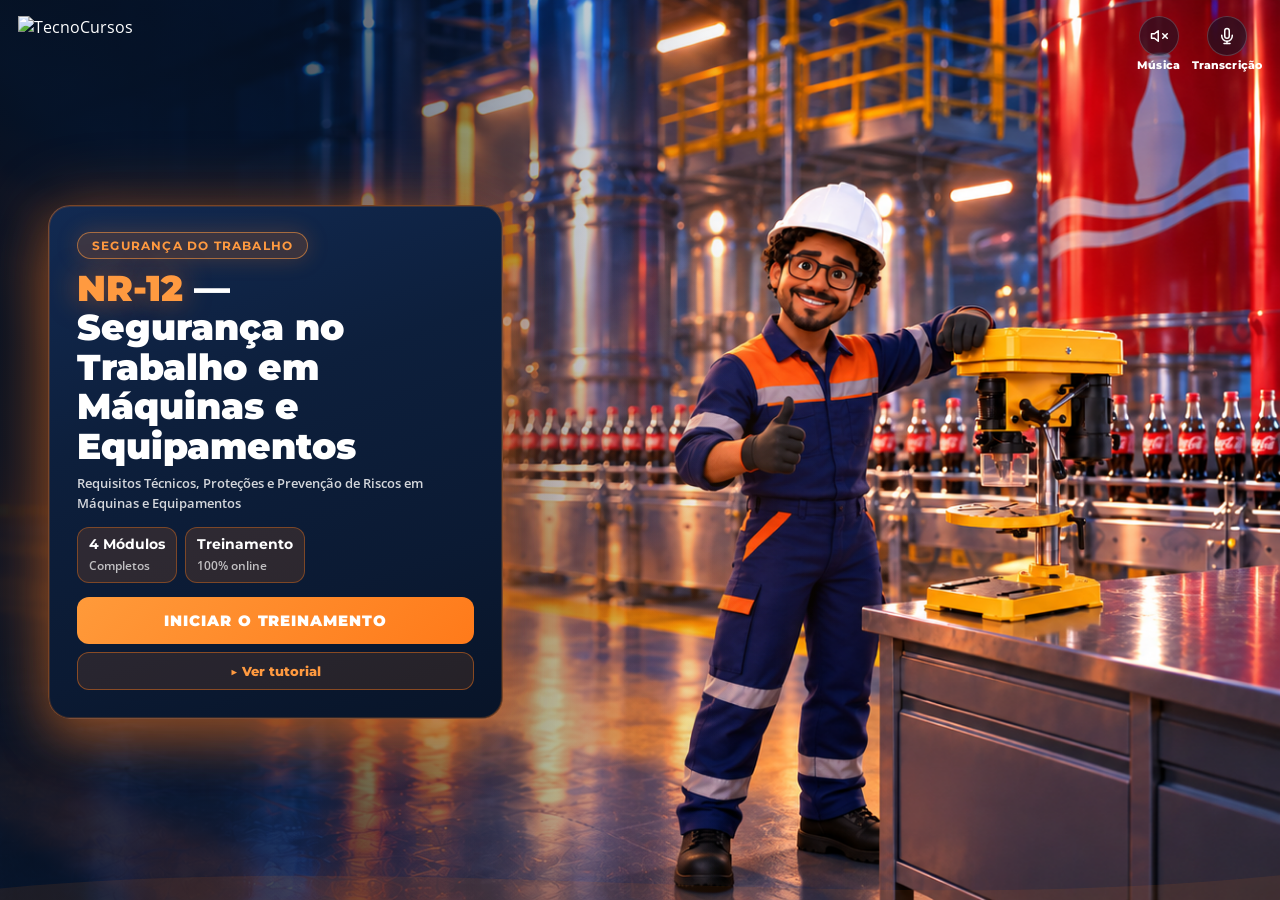
==== commit f9f68c4f: "módulo 2 e 3 finalizados" ====
--- a/sessao-aprender.html
+++ b/sessao-aprender.html
@@ -6,7 +6,7 @@
   <meta name="referrer" content="no-referrer">
   <title>NR-12 — Segurança no Trabalho em Máquinas e Equipamentos</title>
   <link href="https://fonts.googleapis.com/css2?family=Montserrat:wght@400;600;700;800;900&family=Open+Sans:wght@400;600;700&display=swap" rel="stylesheet">
-  <link rel="stylesheet" href="question-screen.css?v=femsa-blue26">
+  <link rel="stylesheet" href="question-screen.css?v=femsa-blue41">
   <style>
     html, body { margin: 0; height: 100%; overflow: hidden; }
   </style>
@@ -147,9 +147,9 @@
 
   <audio id="bg-music" loop preload="metadata" aria-hidden="true"></audio>
 
-  <script src="question-screen-data.js?v=nr12-14"></script>
-  <script src="question-screen.js?v=mob43"></script>
-  <script src="narration-text.js?v=nr12-2"></script>
+  <script src="question-screen-data.js?v=nr12-45"></script>
+  <script src="question-screen.js?v=mob53"></script>
+  <script src="narration-text.js?v=nr12-6"></script>
   <script src="narration.js?v=mob40"></script>
   <script>
 (function () {
@@ -188,6 +188,7 @@
           s.type === 'compare' ? 'Compare' :
           s.type === 'order' ? 'Ordenar' :
           s.type === 'match' ? 'Associação' :
+          s.type === 'sort' ? 'Inspeção' :
           s.type === 'finale' ? 'Conclusão' :
           s.type
         )
@@ -217,7 +218,7 @@
   var sessionAnswers = {};
   var PTS_MAX = 50;
   function isScoreType(type) {
-    return type === 'question' || type === 'order' || type === 'match';
+    return type === 'question' || type === 'order' || type === 'match' || type === 'sort';
   }
   function isGateType(type) {
     return isScoreType(type) || type === 'reflect' || type === 'compare';
@@ -373,6 +374,8 @@
   var RESUME_KEY = 'nr12-sessao-aprender-resume';
   var resumeBusy = false;
   var progress = { unlockedUpTo: 0, completed: {} };
+  var menuFocus = 0;
+  var lastPlayedIndex = -1;
   try { localStorage.removeItem('nr17-sessao-aprender-resume'); } catch (err) {}
 
   function saveResume() {
@@ -381,6 +384,8 @@
       localStorage.setItem(RESUME_KEY, JSON.stringify({
         v: 1,
         page: currentGlobalPage(),
+        menuFocus: menuFocus,
+        lastPlayedIndex: lastPlayedIndex,
         progress: {
           unlockedUpTo: progress.unlockedUpTo,
           completed: progress.completed
@@ -408,6 +413,8 @@
 
   function applyResume(data) {
     resumeBusy = true;
+    if (typeof data.menuFocus === 'number') menuFocus = data.menuFocus;
+    if (typeof data.lastPlayedIndex === 'number') lastPlayedIndex = data.lastPlayedIndex;
     if (data.progress) {
       progress.unlockedUpTo = Number(data.progress.unlockedUpTo) || 0;
       progress.completed = data.progress.completed || {};
@@ -448,6 +455,7 @@
 
   function completeCurrentModule() {
     if (modIndex < 0) return;
+    lastPlayedIndex = modIndex;
     progress.completed[String(modIndex)] = true;
     if (modIndex + 1 < modules.length) {
       progress.unlockedUpTo = Math.max(progress.unlockedUpTo, modIndex + 1);
@@ -455,12 +463,10 @@
     saveResume();
   }
 
-  // módulo disponível agora; 0 quando todos já foram concluídos
+  // módulo visível no menu; 0 quando a trilha já acabou
   function nextModuleNumber() {
-    for (var i = 0; i < modules.length; i++) {
-      if (isUnlocked(i) && !isCompleted(i)) return modules[i].id;
-    }
-    return 0;
+    var m = modules[menuFocus];
+    return m ? m.id : 0;
   }
 
   function menuCallout() {
@@ -547,7 +553,7 @@
 
   function exitPlay() {
     if (isFinale()) showHome();
-    else showMenu();
+    else showMenu(Math.max(0, modIndex));
   }
 
   function renderProgress() {
@@ -585,7 +591,7 @@
     }
     if (mode === 'menu') {
       btnBack.disabled = false;
-      btnFwd.disabled = true;
+      btnFwd.disabled = menuFocus >= lastMenuIndex();
       return;
     }
     if (mode !== 'play') {
@@ -620,7 +626,7 @@
   function showQuizResult() {
     clearAutoAdvance();
     showingResult = true;
-    var total = quizState.total || quizState.answered || 1;
+    var total = Math.max(Number(quizState.total) || 0, Number(quizState.answered) || 0, 1);
     var hits = quizState.correct;
     var min = quizState.minCorrect || Math.ceil(total * 0.75);
     quizState.passed = hits >= min;
@@ -691,8 +697,9 @@
     var next = slideIndex + 1;
     while (next < list.length && isScoreType(list[next].type)) next++;
     if (next >= list.length) {
+      var fechado = (modIndex >= 0 ? modIndex : lastPlayedIndex);
       completeCurrentModule();
-      showMenu();
+      showMenuAfterModule(fechado);
       return;
     }
     slideIndex = next;
@@ -715,6 +722,10 @@
 
   function advance() {
     clearAutoAdvance();
+    if (mode === 'menu') {
+      menuStep(1);
+      return;
+    }
     if (showingResult) {
       if (quizState.passed || demoMode) finishAfterQuiz();
       return;
@@ -725,18 +736,60 @@
       return;
     }
     if (slideIndex >= screens().length - 1) {
+      var fechado = (modIndex >= 0 ? modIndex : lastPlayedIndex);
       completeCurrentModule();
       if (isFinale()) {
         updateNav();
         return;
       }
-      showMenu();
+      showMenuAfterModule(fechado);
       return;
     }
     go(1);
   }
 
-  function showMenu() {
+  function lastMenuIndex() {
+    if (demoMode) return modules.length - 1;
+    return Math.min(progress.unlockedUpTo, modules.length - 1);
+  }
+
+  function clampMenuIndex(i) {
+    if (i == null || i < 0) return 0;
+    var cap = lastMenuIndex();
+    if (i > cap) return cap;
+    return i;
+  }
+
+  /* A trilha é sequencial. Não procura o primeiro módulo incompleto — isso
+     pulava o 3 e o 4 já feitos e jogava a pessoa no 5. */
+  function activeMenuIndex() {
+    if (menuFocus >= 0 && menuFocus < modules.length) return clampMenuIndex(menuFocus);
+    if (lastPlayedIndex >= 0) return clampMenuIndex(lastPlayedIndex);
+    return 0;
+  }
+
+  /* Ao terminar o módulo N o menu para em N+1, mesmo que N+1 já tenha sido feito. */
+  function nextMenuIndex(fromIndex) {
+    var from = fromIndex;
+    if (from == null || from < 0) from = lastPlayedIndex;
+    if (from >= 0 && from + 1 < modules.length) return clampMenuIndex(from + 1);
+    if (from >= 0) return clampMenuIndex(from);
+    return activeMenuIndex();
+  }
+
+  function showMenuAfterModule(fromIndex) {
+    showMenu(nextMenuIndex(fromIndex));
+  }
+
+  // no menu as setas andam um módulo por vez, para a trilha seguir em ordem
+  function menuStep(delta) {
+    var alvo = menuFocus + delta;
+    if (alvo < 0) { showHome(); return; }
+    if (alvo > lastMenuIndex()) return;
+    showMenu(alvo);
+  }
+
+  function showMenu(focusIndex) {
     mode = 'menu';
     modIndex = -1;
     clearAutoAdvance();
@@ -744,41 +797,47 @@
     if (qs) { qs.destroy(); qs = null; }
     if (brandTxt) brandTxt.textContent = (session.meta && session.meta.title) || 'NR-12';
     setChrome(true);
-    var callout = menuCallout();
+    var i = (focusIndex != null && focusIndex >= 0 && focusIndex < modules.length)
+      ? focusIndex
+      : activeMenuIndex();
+    i = clampMenuIndex(i);
+    menuFocus = i;
+    var m = modules[i] || modules[0];
+    var allDone = modules.every(function (_, idx) { return isCompleted(idx); });
+    var reviewing = allDone || isCompleted(i);
+    var cta = reviewing ? 'Revisar módulo' : 'Iniciar módulo';
+    var kicker = (allDone && i === 0)
+      ? 'Treinamento concluído'
+      : 'Você está aqui';
+    var lead = allDone
+      ? 'Você finalizou os módulos. Toque para revisar o Módulo 1.'
+      : 'Um módulo por vez. Ao concluir, o próximo é liberado.';
+    var dots = modules.map(function (_, idx) {
+      var cls = 'qs-mod-dot';
+      if (idx === i && !allDone) cls += ' is-on';
+      else if (isCompleted(idx)) cls += ' is-done';
+      return '<span class="' + cls + '" aria-hidden="true"></span>';
+    }).join('');
     shell.innerHTML =
-      '<div class="qs-menu">' +
-        '<h1>NR-12 — Segurança no Trabalho em Máquinas e Equipamentos</h1>' +
-        '<p class="qs-menu-lead">Conteúdo programático do treinamento. As atividades ficam só no final de cada módulo.</p>' +
-        '<div class="qs-start-callout" role="status">' +
-          '<strong>' + callout.title + '</strong>' +
-          '<span>' + callout.body + '</span>' +
-        '</div>' +
-        '<div class="qs-mod-grid">' +
-          modules.map(function (m, i) {
-            var locked = !isUnlocked(i);
-            var done = isCompleted(i);
-            var cls = locked ? ' is-locked' : (done ? ' is-done' : ' is-open is-pulse');
-            var statusLabel = locked ? 'Bloqueado' : (done ? 'Concluído' : (i === 0 ? 'Começar' : 'Continuar'));
-            var statusCls = locked ? 'qs-lock' : (done ? 'qs-done' : 'qs-go');
-            var meta = locked
-              ? ('Conclua o Módulo ' + modules[i - 1].id + ' para liberar')
-              : (done ? 'Toque para revisar' : 'Disponível agora');
-            return '<button type="button" class="qs-mod-card' + cls + '"' +
-              ' data-mod="' + i + '"' +
-              (locked ? ' disabled aria-disabled="true"' : '') +
-              '>' +
-              '<div class="qs-mod-num">' + m.id + '</div>' +
-              '<strong class="qs-mod-title">' + m.title + '</strong>' +
-              '<span class="qs-mod-meta">' + meta + '</span>' +
-              '<em class="' + statusCls + '">' + statusLabel + '</em>' +
-            '</button>';
-          }).join('') +
-        '</div>' +
+      '<div class="qs-menu is-single">' +
+        '<p class="qs-menu-brand">NR-12 — Segurança no Trabalho em Máquinas e Equipamentos</p>' +
+        '<p class="qs-menu-lead">' + lead + '</p>' +
+        '<article class="qs-mod-focus">' +
+          '<div class="qs-mod-kicker">' + kicker + '</div>' +
+          '<div class="qs-mod-hero">' +
+            '<span class="qs-mod-big">' + String(m.id).padStart(2, '0') + '</span>' +
+            '<span class="qs-mod-now">Módulo ' + m.id + '<small>de ' + modules.length + '</small></span>' +
+          '</div>' +
+          '<h2 class="qs-mod-title">' + m.title + '</h2>' +
+          (m.objective ? '<p class="qs-mod-goal">' + m.objective + '</p>' : '') +
+          (m.meta ? '<p class="qs-mod-meta">' + m.meta + '</p>' : '') +
+          '<button type="button" class="qs-mod-start" data-mod="' + i + '">' + cta + '</button>' +
+        '</article>' +
+        '<div class="qs-mod-dots" aria-hidden="true">' + dots + '</div>' +
       '</div>';
     renderProgress();
     updateNav();
     syncJumpUI();
-    revelarModuloLiberado();
     if (window.Narration) Narration.pageChanged();
     saveResume();
   }
@@ -825,6 +884,8 @@
     resetQuizState();
     setChrome(true);
     modIndex = i;
+    lastPlayedIndex = i;
+    menuFocus = i;
     slideIndex = 0;
     answered = {};
     mode = 'play';
@@ -861,6 +922,7 @@
       type === 'compare' ? 'Compare' :
       type === 'order' ? 'Ordenar' :
       type === 'match' ? 'Associação' :
+      type === 'sort' ? 'Inspeção' :
       type === 'finale' ? 'Conclusão' :
       type || 'Tela'
     );
@@ -904,7 +966,7 @@
     var item = catalog[n - 1];
     if (!item) return false;
     if (item.view === 'home') { showHome(); return true; }
-    if (item.view === 'menu') { showMenu(); return true; }
+    if (item.view === 'menu') { showMenu(menuFocus); return true; }
     /* O pulo atravessa o bloqueio dos módulos, então libera o caminho até ali:
        sem isso o menu mostraria como trancado o módulo em que a pessoa está. */
     progress.unlockedUpTo = Math.max(progress.unlockedUpTo, item.mi);
@@ -929,6 +991,8 @@
     answered = {};
     setChrome(true);
     modIndex = mi;
+    lastPlayedIndex = mi;
+    menuFocus = mi;
     slideIndex = si;
     mode = 'play';
     if (brandTxt) brandTxt.textContent = 'Módulo ' + currentMod().id;
@@ -982,9 +1046,17 @@
     var globalPos = globalN ? (globalN + ' / ' + globalTotal) : ('— / ' + globalTotal);
     var chip = document.getElementById('pageChip');
     if (chip) {
-      chip.hidden = !globalTotal || !globalN;
-      chip.textContent = globalN ? (globalN + ' / ' + globalTotal) : '0 / 0';
-      chip.title = 'Página do treinamento (total)';
+      if (mode !== 'play' || modIndex < 0) {
+        chip.hidden = true;
+      } else {
+        var list = screens();
+        var total = list.length || 1;
+        var n = Math.min(total, (slideIndex | 0) + 1);
+        if (showingResult) n = total;
+        chip.hidden = false;
+        chip.textContent = n + ' / ' + total;
+        chip.title = 'Tela do módulo';
+      }
     }
     var posEl = document.getElementById('simJumpPos');
     if (posEl) posEl.textContent = globalPos;
@@ -1048,6 +1120,12 @@
       };
     }
 
+    if (s.type === 'sort' && Array.isArray(s.items) && s.items.length) {
+      quizState.total = s.items.length;
+      if (s.minCorrect != null) quizState.minCorrect = Number(s.minCorrect);
+      quizState.active = true;
+    }
+
     if (qs) qs.destroy();
     qs = QuestionScreen.mount(shell, payload, {
       quizScoring: quizState.active && isQuizStep(s) && !s.opinion,
@@ -1060,18 +1138,30 @@
         if (quizState.active && isQuizStep(s) && !s.opinion) {
           var pts = (result && result.points) || 0;
           sessionAnswers[s.id] = { pts: pts, correct: !!(result && result.correct) };
-          quizState.answered += 1;
-          if (result && result.correct) {
-            quizState.correct += 1;
-            quizState.streak += 1;
-            quizState.bestStreak = Math.max(quizState.bestStreak, quizState.streak);
-            quizState.points += pts;
+          if (result && result.kind === 'sort' && result.total != null) {
+            quizState.answered = result.total;
+            quizState.total = result.total;
+            quizState.correct = result.hits || 0;
+            quizState.minCorrect = s.minCorrect != null ? Number(s.minCorrect) : Math.ceil(result.total * 0.75);
+            quizState.points = pts;
+            quizState.streak = result.correct ? 1 : 0;
+            quizState.bestStreak = quizState.streak;
             updateNav();
-            celebratePts(pts);
+            if (pts) celebratePts(pts);
           } else {
-            quizState.streak = 0;
-            updateNav();
-            updatePtsChip();
+            quizState.answered += 1;
+            if (result && result.correct) {
+              quizState.correct += 1;
+              quizState.streak += 1;
+              quizState.bestStreak = Math.max(quizState.bestStreak, quizState.streak);
+              quizState.points += pts;
+              updateNav();
+              celebratePts(pts);
+            } else {
+              quizState.streak = 0;
+              updateNav();
+              updatePtsChip();
+            }
           }
         } else {
           updateNav();
@@ -1082,7 +1172,7 @@
         autoAdvanceTimer = setTimeout(function () {
           if (isLastQuizQuestion()) showQuizResult();
           else go(1);
-        }, s.type === 'order' || s.type === 'match' ? 1600 : 3000);
+        }, s.type === 'order' || s.type === 'match' || s.type === 'sort' ? 1600 : 3000);
       },
       onContinue: handleContinue
     });
@@ -1099,7 +1189,7 @@
 
   function go(delta) {
     if (mode === 'menu') {
-      if (delta < 0) showHome();
+      menuStep(delta < 0 ? -1 : 1);
       return;
     }
     if (mode !== 'play') return;
@@ -1109,10 +1199,7 @@
       return;
     }
     if (delta < 0 && slideIndex <= 0) {
-      // trilha contínua: a volta atravessa os módulos em vez de parar no menu.
-      // Só o Módulo 1 devolve para a capa de abertura.
-      if (modIndex > 0) jumpToScreen(modIndex - 1, lastContentIndex(modIndex - 1));
-      else showHome();
+      showMenu(Math.max(0, modIndex));
       return;
     }
     if (delta > 0) {
@@ -1154,16 +1241,16 @@
   }
 
   shell.addEventListener('click', function (e) {
-    var card = e.target.closest('.qs-mod-card');
-    if (card) {
+    var start = e.target.closest('.qs-mod-start, .qs-mod-card');
+    if (start) {
       sfx('click');
-      openModule(+card.dataset.mod);
+      openModule(+start.dataset.mod);
     }
   });
 
   btnBack.addEventListener('click', function () { sfx('click'); go(-1); });
   btnFwd.addEventListener('click', function () { sfx('click'); advance(); });
-  document.getElementById('btnStartHome').addEventListener('click', function () { sfx('click'); showMenu(); });
+  document.getElementById('btnStartHome').addEventListener('click', function () { sfx('click'); showMenu(0); });
   document.getElementById('btnTutorialHome').addEventListener('click', openTutorial);
   document.getElementById('btnTutorialClose').addEventListener('click', closeTutorial);
   document.getElementById('btnTutorialX').addEventListener('click', closeTutorial);
@@ -1267,7 +1354,7 @@
     applyDemoUI();
     showSimToast(demoMode ? '🔓 Modo Simulação ATIVADO' : '🔒 Modo Simulação DESATIVADO');
     setJumpOpen(demoMode);
-    if (mode === 'menu') showMenu();
+    if (mode === 'menu') showMenu(menuFocus);
   }
 
   (function initDemoShortcut() {
@@ -1406,7 +1493,7 @@
       return;
     }
     if (mode === 'home') {
-      if (e.key === 'Enter') showMenu();
+      if (e.key === 'Enter') showMenu(0);
       return;
     }
     if (e.key === 'ArrowRight') { sfx('click'); advance(); }
--- a/question-screen.css
+++ b/question-screen.css
@@ -51,7 +51,8 @@
 .qs-app.is-home .qs-brand,
 .qs-app.is-home .qs-progress,
 .qs-app.is-home .qs-pts,
-.qs-app.is-home .qs-sim-btn { display: none !important; }
+.qs-app.is-home .qs-sim-btn,
+.qs-app.is-home .qs-page-chip { display: none !important; }
 .qs-app.is-home .qs-tools { pointer-events: auto; }
 
 .qs-home-photo {
@@ -1051,12 +1052,233 @@
   background: transparent;
   padding: 0;
 }
+.qs-screen.is-figure.is-wide .qs-figure-media .qs-img,
+.qs-screen.is-figure.is-wide .qs-figure-media .qs-img-contain {
+  object-fit: contain;
+  object-position: center;
+}
 .qs-figure-quote {
   flex: 0 0 auto;
   margin: 0;
   padding: 8px 12px;
   font-size: 0.86rem;
 }
+.qs-figure-chips {
+  flex: 0 0 auto;
+  display: grid;
+  grid-template-columns: repeat(4, 1fr);
+  gap: 8px;
+  margin: 2px 0 0;
+  padding: 0;
+  list-style: none;
+}
+.qs-figure-chips.count-2 { grid-template-columns: repeat(2, 1fr); }
+.qs-figure-chips.count-3 { grid-template-columns: repeat(3, 1fr); }
+.qs-figure-chips.count-5 { grid-template-columns: repeat(5, 1fr); }
+.qs-figure-chip {
+  display: flex;
+  flex-direction: column;
+  gap: 1px;
+  padding: 8px 10px 9px;
+  border-radius: 12px;
+  background: var(--qs-soft);
+  border: 1px solid rgba(30, 74, 140, 0.1);
+}
+.qs-figure-chip-ico {
+  font-size: 1.05rem;
+  line-height: 1.1;
+}
+.qs-figure-chip b {
+  font-family: var(--qs-font-h);
+  font-size: 0.84rem;
+  font-weight: 800;
+  color: var(--qs-ink);
+  line-height: 1.15;
+}
+.qs-figure-chip span:not(.qs-figure-chip-ico) {
+  font-size: 0.76rem;
+  line-height: 1.3;
+  color: var(--qs-muted);
+  font-weight: 600;
+}
+/* com faixas a foto divide a altura, então ela não pode esticar sem limite */
+.qs-screen.is-figure.has-chips .qs-figure-media {
+  flex: 1 1 auto;
+  min-height: 42%;
+}
+
+/* Pilha de fotos */
+.qs-screen.is-stack {
+  display: flex;
+  flex-direction: column;
+  gap: 8px;
+  padding: 12px 16px 10px;
+  background:
+    radial-gradient(ellipse 80% 50% at 50% 0%, rgba(255, 122, 26, 0.07) 0%, transparent 55%),
+    #fff;
+}
+.qs-stack-head { flex: 0 0 auto; }
+.qs-screen.is-stack .qs-title {
+  margin: 0 0 2px;
+  font-size: clamp(1.05rem, 2vw, 1.32rem);
+  line-height: 1.15;
+}
+.qs-screen.is-stack .qs-body {
+  margin: 0;
+  font-size: 0.86rem;
+  line-height: 1.3;
+  color: var(--qs-muted);
+  font-weight: 600;
+}
+.qs-stack-wrap {
+  position: relative;
+  flex: 1 1 auto;
+  min-height: 0;
+  /* espaço em cima e nas laterais para as bordas das fotos de trás aparecerem
+     sem empurrar a pilha para fora do cartão */
+  padding: 20px 16px 0;
+  /* z-index das fotos fica preso aqui: sem isso a pilha sobe por cima
+     da legenda e do rodapé da tela */
+  isolation: isolate;
+}
+.qs-stack-card {
+  position: absolute;
+  inset: 20px 16px 0;
+  display: block;
+  margin: 0;
+  padding: 8px;
+  border: 1px solid rgba(30, 74, 140, 0.12);
+  border-radius: 14px;
+  background: #fff;
+  box-shadow: 0 14px 30px rgba(11, 26, 51, 0.16);
+  cursor: pointer;
+  overflow: hidden;
+  transform-origin: center bottom;
+  transition: transform 0.42s cubic-bezier(0.32, 0.86, 0.28, 1), opacity 0.3s ease, box-shadow 0.42s ease;
+  will-change: transform, opacity;
+  backface-visibility: hidden;
+}
+.qs-stack-card img {
+  width: 100%;
+  height: 100%;
+  object-fit: contain;
+  pointer-events: none;
+}
+/* saindo do baralho */
+.qs-stack-card.is-out {
+  transform: translate(-13%, -5%) rotate(-7deg) scale(0.94);
+  opacity: 0;
+  transition: transform 0.32s cubic-bezier(0.4, 0, 0.7, 0.2), opacity 0.28s ease-in;
+}
+/* reposicionada no fundo: um quadro sem transição, para não voar de volta */
+.qs-stack-card.is-silent { transition: none; }
+/* as fotos de trás sobem, não descem: assim a base da pilha continua
+   alinhada e a legenda logo abaixo nunca é coberta */
+.qs-stack-card[data-pos="0"] { transform: none; }
+.qs-stack-card[data-pos="1"] {
+  transform: translateY(-10px) scale(0.955) rotate(-1.1deg);
+  box-shadow: 0 8px 18px rgba(11, 26, 51, 0.12);
+}
+.qs-stack-card[data-pos="2"] {
+  transform: translateY(-19px) scale(0.912) rotate(1.4deg);
+  box-shadow: 0 6px 14px rgba(11, 26, 51, 0.1);
+}
+.qs-stack-card[data-pos="3"] {
+  transform: translateY(-27px) scale(0.875) rotate(-1.8deg);
+  box-shadow: 0 5px 12px rgba(11, 26, 51, 0.09);
+}
+.qs-stack-card[data-pos="0"]:hover { transform: translateY(-3px); }
+.qs-stack-card:focus-visible {
+  outline: 3px solid var(--qs-red);
+  outline-offset: 3px;
+}
+/* Mãozinha sobre a pilha: é o aviso de que a foto é clicável. Sai de cena
+   depois do primeiro toque, quando o aluno já entendeu. */
+.qs-stack-tap {
+  position: absolute;
+  right: 26px;
+  bottom: 16px;
+  z-index: 20;
+  display: flex;
+  flex-direction: column;
+  align-items: center;
+  gap: 6px;
+  pointer-events: none;
+  transition: opacity 0.3s ease, transform 0.3s ease;
+}
+.qs-stack-tap.is-done {
+  opacity: 0;
+  transform: scale(0.8);
+}
+.qs-stack-tap-hand {
+  position: relative;
+  display: grid;
+  place-items: center;
+  width: 40px;
+  height: 40px;
+  font-size: 1.7rem;
+  line-height: 1;
+  animation: qs-stack-tap-float 1.5s ease-in-out infinite;
+}
+.qs-stack-tap-txt {
+  font-family: var(--qs-font-h);
+  font-weight: 800;
+  font-size: 0.8rem;
+  letter-spacing: 0.02em;
+  color: #C24E00;
+  text-shadow: 0 1px 0 #fff, 0 0 8px #fff, 0 0 14px #fff;
+  white-space: nowrap;
+}
+.qs-stack-tap-ring {
+  position: absolute;
+  inset: 3px;
+  border-radius: 50%;
+  border: 3px solid rgba(255, 122, 26, 0.8);
+  animation: qs-stack-tap-ring 1.5s ease-out infinite;
+}
+@keyframes qs-stack-tap-float {
+  0%, 100% { transform: translateY(0); }
+  50% { transform: translateY(-6px); }
+}
+@keyframes qs-stack-tap-ring {
+  0% { transform: scale(0.5); opacity: 0.9; }
+  100% { transform: scale(1.9); opacity: 0; }
+}
+@media (prefers-reduced-motion: reduce) {
+  .qs-stack-tap-hand,
+  .qs-stack-tap-ring { animation: none; }
+}
+
+.qs-stack-cap {
+  flex: 0 0 auto;
+  margin: 0;
+  padding: 9px 12px;
+  border-radius: 10px;
+  background: var(--qs-soft);
+  border-left: 4px solid #FF7A1A;
+  color: #33415a;
+  font-weight: 600;
+  font-size: 0.88rem;
+  line-height: 1.35;
+}
+.qs-stack-foot {
+  flex: 0 0 auto;
+  display: flex;
+  align-items: center;
+  justify-content: space-between;
+  gap: 10px;
+}
+.qs-stack-hint,
+.qs-stack-count {
+  font-family: var(--qs-font-h);
+  font-size: 0.74rem;
+  font-weight: 800;
+  letter-spacing: 0.06em;
+  text-transform: uppercase;
+  color: var(--qs-muted);
+}
+.qs-stack-card[data-pos="0"] { cursor: pointer; }
+.qs-stack-count { color: #c65a00; }
 
 .qs-media-md { flex: 0 0 46%; min-height: 160px; max-height: 52%; }
 .qs-media-lg { flex: 1 1 58%; min-height: 200px; }
@@ -3034,6 +3256,101 @@
   line-height: 1.45;
 }
 
+/* Exploração por abas: só o ponto escolhido mostra texto, então a tela
+   inteira cabe sem rolagem. */
+.qs-explore-lead {
+  margin: -4px 0 10px;
+  color: var(--qs-muted);
+  font-weight: 600;
+  font-size: 0.95rem;
+}
+.qs-explore-tabs {
+  display: grid;
+  grid-template-columns: repeat(auto-fit, minmax(150px, 1fr));
+  gap: 8px;
+}
+.qs-explore-tab {
+  display: flex;
+  align-items: center;
+  gap: 9px;
+  min-height: 54px;
+  padding: 10px 12px;
+  border-radius: 12px;
+  border: 1px solid rgba(30, 74, 140, 0.14);
+  background: #eef3fa;
+  color: #122A52;
+  font: inherit;
+  font-family: var(--qs-font-h);
+  font-weight: 800;
+  font-size: 0.86rem;
+  line-height: 1.2;
+  text-align: left;
+  cursor: pointer;
+  transition: transform 0.2s ease, box-shadow 0.2s ease, background 0.2s ease, border-color 0.2s ease;
+}
+.qs-explore-tab:hover { transform: translateY(-1px); }
+.qs-explore-tab.is-on {
+  background: linear-gradient(160deg, #FF9A40, #FF7A1A);
+  border-color: rgba(255, 122, 26, 0.5);
+  color: #081428;
+  box-shadow: 0 8px 18px rgba(255, 122, 26, 0.22);
+}
+.qs-explore-tab:focus-visible {
+  outline: 3px solid var(--qs-red);
+  outline-offset: 3px;
+}
+.qs-explore-ico { font-size: 1.15rem; line-height: 1; }
+.qs-explore-detail {
+  margin-top: 10px;
+  padding: 14px 16px;
+  border-radius: 14px;
+  border-left: 4px solid #FF7A1A;
+  background: var(--qs-soft);
+}
+.qs-explore-detail.is-in { animation: qs-explore-in 0.26s ease both; }
+@keyframes qs-explore-in {
+  from { opacity: 0; transform: translateY(5px); }
+  to { opacity: 1; transform: none; }
+}
+.qs-explore-detail h3 {
+  margin: 0 0 6px;
+  font-family: var(--qs-font-h);
+  font-size: 1rem;
+  font-weight: 800;
+  color: var(--qs-ink);
+}
+.qs-explore-detail p {
+  margin: 0;
+  font-size: 0.92rem;
+  line-height: 1.5;
+  color: #33415a;
+}
+.qs-explore-foot {
+  display: flex;
+  align-items: center;
+  justify-content: space-between;
+  gap: 10px;
+  margin-top: 10px;
+}
+.qs-explore-dots { display: flex; gap: 6px; }
+.qs-explore-dot {
+  width: 8px;
+  height: 8px;
+  border-radius: 50%;
+  background: rgba(30, 74, 140, 0.18);
+  transition: background 0.2s ease;
+}
+.qs-explore-dot.is-seen { background: #FF7A1A; }
+.qs-explore-count {
+  font-family: var(--qs-font-h);
+  font-size: 0.72rem;
+  font-weight: 800;
+  letter-spacing: 0.08em;
+  text-transform: uppercase;
+  color: var(--qs-muted);
+}
+.qs-explore-quote { margin-top: 10px; }
+
 .qs-items {
   display: grid;
   gap: 8px;
@@ -3672,6 +3989,120 @@
 }
 .qs-seq-fb.is-ok { background: #e8f7ee; color: var(--qs-ok-dk); }
 .qs-seq-fb.is-nok { background: #ffecec; color: var(--qs-red-dk); }
+
+/* Inspeção: um caso por vez, dois cestos */
+.qs-screen.is-sort {
+  display: flex;
+  flex-direction: column;
+  gap: 8px;
+  padding: 12px 16px 12px;
+}
+.qs-sort-head { flex: 0 0 auto; }
+.qs-screen.is-sort .qs-title {
+  margin: 0 0 2px;
+  font-size: clamp(1.08rem, 2vw, 1.38rem);
+}
+.qs-screen.is-sort .qs-body {
+  margin: 0;
+  font-size: 0.88rem;
+  font-weight: 600;
+  color: var(--qs-muted);
+}
+.qs-sort-progress {
+  margin: 6px 0 0;
+  font-weight: 800;
+  color: var(--qs-green);
+  font-size: 0.88rem;
+}
+.qs-sort-stage {
+  flex: 1 1 auto;
+  min-height: 0;
+  display: flex;
+  align-items: center;
+}
+.qs-sort-card {
+  margin: 0;
+  width: 100%;
+  padding: 22px 20px;
+  border-radius: 18px;
+  background: var(--qs-soft);
+  border: 1px solid rgba(30, 74, 140, 0.12);
+  font-family: var(--qs-font-h);
+  font-size: clamp(1.02rem, 2.1vw, 1.28rem);
+  font-weight: 800;
+  line-height: 1.35;
+  color: var(--qs-ink);
+  text-align: center;
+}
+.qs-sort-card.is-in { animation: qs-sort-in 0.28s ease-out; }
+.qs-sort-card.is-out { animation: qs-sort-out 0.32s ease-in forwards; }
+.qs-sort-card.is-wrong { animation: qs-sort-shake 0.38s ease; box-shadow: inset 0 0 0 2px var(--qs-red); }
+.qs-sort-card.is-ok { box-shadow: inset 0 0 0 2px var(--qs-green); }
+.qs-sort-bins {
+  flex: 0 0 auto;
+  display: grid;
+  grid-template-columns: 1fr 1fr;
+  gap: 10px;
+}
+.qs-sort-bin {
+  display: flex;
+  flex-direction: column;
+  align-items: center;
+  justify-content: center;
+  gap: 4px;
+  min-height: 78px;
+  padding: 14px 12px;
+  border: 0;
+  border-radius: 18px;
+  cursor: pointer;
+  font-family: var(--qs-font-h);
+  color: #fff;
+  transition: transform 0.12s ease, filter 0.12s ease;
+}
+.qs-sort-bin span { font-size: 1.55rem; line-height: 1; filter: drop-shadow(0 1px 0 rgba(0,0,0,0.12)); }
+.qs-sort-bin b { font-size: 0.98rem; font-weight: 800; letter-spacing: 0.01em; }
+.qs-sort-bin.is-nok {
+  background: linear-gradient(180deg, #ff5b6a 0%, #e11d48 100%);
+  box-shadow: 0 6px 0 #9f1239, 0 10px 18px rgba(225, 29, 72, 0.28);
+}
+.qs-sort-bin.is-ok {
+  background: linear-gradient(180deg, #34d399 0%, #059669 100%);
+  box-shadow: 0 6px 0 #047857, 0 10px 18px rgba(5, 150, 105, 0.28);
+}
+.qs-sort-bin:hover { transform: translateY(-2px); filter: brightness(1.05); }
+.qs-sort-bin:active {
+  transform: translateY(3px);
+  box-shadow: 0 2px 0 transparent, 0 6px 12px rgba(0, 0, 0, 0.12);
+}
+.qs-sort-bin:disabled {
+  opacity: 0.45;
+  cursor: default;
+  transform: none;
+  filter: grayscale(0.2);
+}
+.qs-sort-fb {
+  flex: 0 0 auto;
+  margin: 0;
+  min-height: 1.2em;
+  font-size: 0.86rem;
+  font-weight: 700;
+  text-align: center;
+}
+.qs-sort-fb.is-ok { color: var(--qs-ok-dk); }
+.qs-sort-fb.is-nok { color: var(--qs-red-dk); }
+@keyframes qs-sort-in {
+  from { opacity: 0; transform: translateY(10px) scale(0.98); }
+  to { opacity: 1; transform: none; }
+}
+@keyframes qs-sort-out {
+  from { opacity: 1; transform: none; }
+  to { opacity: 0; transform: translateY(-12px) scale(0.98); }
+}
+@keyframes qs-sort-shake {
+  0%, 100% { transform: translateX(0); }
+  25% { transform: translateX(-7px); }
+  75% { transform: translateX(7px); }
+}
 
 .qs-match-hud {
   display: flex;
@@ -3871,6 +4302,137 @@
   font-weight: 600;
   line-height: 1.4;
 }
+.qs-menu.is-single {
+  display: flex;
+  flex-direction: column;
+  justify-content: center;
+  overflow: hidden;
+  padding: 24px 22px 20px;
+}
+.qs-menu-brand {
+  margin: 0 0 6px;
+  font-family: var(--qs-font-h);
+  font-size: 0.78rem;
+  font-weight: 800;
+  letter-spacing: 0.06em;
+  text-transform: uppercase;
+  color: var(--qs-navy-3);
+}
+.qs-menu.is-single .qs-menu-lead {
+  margin-bottom: 20px;
+  max-width: 46ch;
+}
+.qs-mod-focus {
+  width: min(100%, 540px);
+  margin: 0 auto;
+  padding: 26px 24px 22px;
+  border: 0;
+  border-radius: 20px;
+  background:
+    radial-gradient(ellipse 90% 70% at 0% 0%, rgba(255, 122, 26, 0.16), transparent 55%),
+    linear-gradient(165deg, #0F2344 0%, #122A52 48%, #0B1A33 100%);
+  box-shadow: 0 18px 40px rgba(11, 26, 51, 0.28);
+  color: #fff;
+}
+.qs-mod-kicker {
+  font-family: var(--qs-font-h);
+  font-size: 0.7rem;
+  font-weight: 800;
+  letter-spacing: 0.14em;
+  text-transform: uppercase;
+  color: #FF9A40;
+  margin-bottom: 12px;
+}
+.qs-mod-hero {
+  display: flex;
+  align-items: baseline;
+  gap: 12px;
+  margin-bottom: 14px;
+}
+.qs-mod-big {
+  font-family: var(--qs-font-h);
+  font-size: clamp(3.2rem, 8vw, 4.4rem);
+  font-weight: 900;
+  line-height: 0.9;
+  letter-spacing: -0.04em;
+  color: #fff;
+}
+.qs-mod-now {
+  display: flex;
+  flex-direction: column;
+  font-family: var(--qs-font-h);
+  font-size: 1.15rem;
+  font-weight: 800;
+  color: #fff;
+  line-height: 1.15;
+}
+.qs-mod-now small {
+  font-size: 0.78rem;
+  font-weight: 700;
+  letter-spacing: 0.08em;
+  text-transform: uppercase;
+  color: rgba(255, 255, 255, 0.62);
+}
+.qs-mod-focus .qs-mod-title {
+  font-size: clamp(1.12rem, 2.5vw, 1.42rem);
+  line-height: 1.28;
+  margin: 0 0 8px;
+  color: #fff;
+}
+.qs-mod-focus .qs-mod-goal {
+  margin: 0 0 10px;
+  font-size: 0.92rem;
+  line-height: 1.4;
+  color: rgba(255, 255, 255, 0.88);
+}
+.qs-mod-focus .qs-mod-meta {
+  margin-bottom: 22px;
+  font-size: 0.9rem;
+  color: rgba(255, 255, 255, 0.72);
+}
+.qs-mod-start {
+  display: flex;
+  align-items: center;
+  justify-content: center;
+  width: 100%;
+  min-height: 54px;
+  padding: 12px 16px;
+  border: 0;
+  border-radius: 12px;
+  background: linear-gradient(160deg, #FF9A40, #FF7A1A);
+  color: #081428;
+  font-family: var(--qs-font-h);
+  font-weight: 800;
+  font-size: 1rem;
+  cursor: pointer;
+  box-shadow: 0 8px 18px rgba(255, 122, 26, 0.35);
+}
+.qs-mod-start:hover {
+  filter: brightness(1.04);
+}
+.qs-mod-start:active {
+  transform: scale(0.98);
+}
+.qs-mod-dots {
+  display: flex;
+  justify-content: center;
+  align-items: center;
+  gap: 8px;
+  margin-top: 18px;
+}
+.qs-mod-dot {
+  width: 8px;
+  height: 8px;
+  border-radius: 99px;
+  background: #d5deea;
+}
+.qs-mod-dot.is-on {
+  width: 22px;
+  background: var(--qs-red);
+}
+.qs-mod-dot.is-done {
+  background: var(--qs-navy-3);
+}
 .qs-mod-grid {
   display: grid;
   grid-template-columns: repeat(auto-fit, minmax(160px, 1fr));
@@ -4035,10 +4597,38 @@
     padding: 14px 16px 16px;
     justify-content: flex-start;
   }
+  .qs-menu.is-single { padding: 16px 14px 14px; }
+  .qs-mod-focus { padding: 18px 16px 16px; }
+  .qs-mod-start { min-height: 52px; }
   .qs-screen.is-figure { padding: 12px 12px 10px; gap: 8px; }
   .qs-screen.is-figure .qs-title { font-size: 1.05rem; }
   .qs-screen.is-figure .qs-body { font-size: 0.84rem; }
   .qs-figure-media { border-radius: 12px; }
+  .qs-figure-chips,
+  .qs-figure-chips.count-3,
+  .qs-figure-chips.count-5 { grid-template-columns: 1fr 1fr; gap: 6px; }
+  .qs-figure-chip { padding: 6px 8px 7px; border-radius: 10px; }
+  .qs-figure-chip-ico { font-size: 0.92rem; }
+  .qs-figure-chip b { font-size: 0.78rem; }
+  .qs-screen.is-sort { padding: 10px 12px 10px; gap: 8px; }
+  .qs-screen.is-sort .qs-title { font-size: 1.05rem; }
+  .qs-sort-card { padding: 16px 14px; font-size: 0.98rem; border-radius: 14px; }
+  .qs-sort-bin { min-height: 70px; padding: 12px 8px; border-radius: 16px; }
+  .qs-sort-bin span { font-size: 1.35rem; }
+  .qs-sort-bin b { font-size: 0.88rem; }
+  .qs-figure-chip span:not(.qs-figure-chip-ico) { font-size: 0.7rem; line-height: 1.25; }
+
+  .qs-screen.is-stack { padding: 12px 12px 10px; gap: 6px; }
+  .qs-screen.is-stack .qs-title { font-size: 1.05rem; }
+  .qs-screen.is-stack .qs-body { font-size: 0.84rem; }
+  .qs-stack-wrap { padding: 16px 10px 0; }
+  .qs-stack-card { inset: 16px 10px 0; border-radius: 12px; padding: 6px; }
+  .qs-stack-cap { font-size: 0.8rem; padding: 7px 10px; }
+  .qs-stack-hint { font-size: 0.66rem; }
+  .qs-stack-count { font-size: 0.7rem; }
+  .qs-stack-tap { right: 16px; bottom: 12px; gap: 4px; }
+  .qs-stack-tap-hand { width: 32px; height: 32px; font-size: 1.35rem; }
+  .qs-stack-tap-txt { font-size: 0.72rem; }
 }
 
 @media (max-width: 760px) {
@@ -4161,6 +4751,14 @@
   .qs-hazard-cell { min-height: 52px; }
   .qs-hazard-caption { font-size: 0.86rem; min-height: 0; }
 
+  .qs-explore-lead { margin: -2px 0 8px; font-size: 0.88rem; }
+  .qs-explore-tabs { grid-template-columns: 1fr 1fr; gap: 6px; }
+  .qs-explore-tab { min-height: 46px; padding: 8px 10px; font-size: 0.8rem; border-radius: 10px; }
+  .qs-explore-detail { margin-top: 8px; padding: 11px 12px; border-radius: 12px; }
+  .qs-explore-detail h3 { font-size: 0.94rem; }
+  .qs-explore-detail p { font-size: 0.85rem; line-height: 1.4; }
+  .qs-explore-foot { margin-top: 8px; }
+
   .qs-stats { gap: 8px; margin: 2px 0 8px; }
   .qs-stat { padding: 9px 8px 10px; border-radius: 12px; }
   .qs-stat-num { font-size: 1.25rem; }
@@ -4270,6 +4868,9 @@
   .qs-finale-glow,
   .qs-finale-shine,
   .qs-finale-trophy { animation: none !important; }
+  .qs-sort-card.is-in,
+  .qs-sort-card.is-out,
+  .qs-sort-card.is-wrong { animation: none !important; }
   .qs-mod-card.is-open.is-pulse {
     box-shadow: 0 0 0 4px rgba(255, 122, 26, 0.25), 0 10px 24px rgba(255, 122, 26, 0.28);
   }
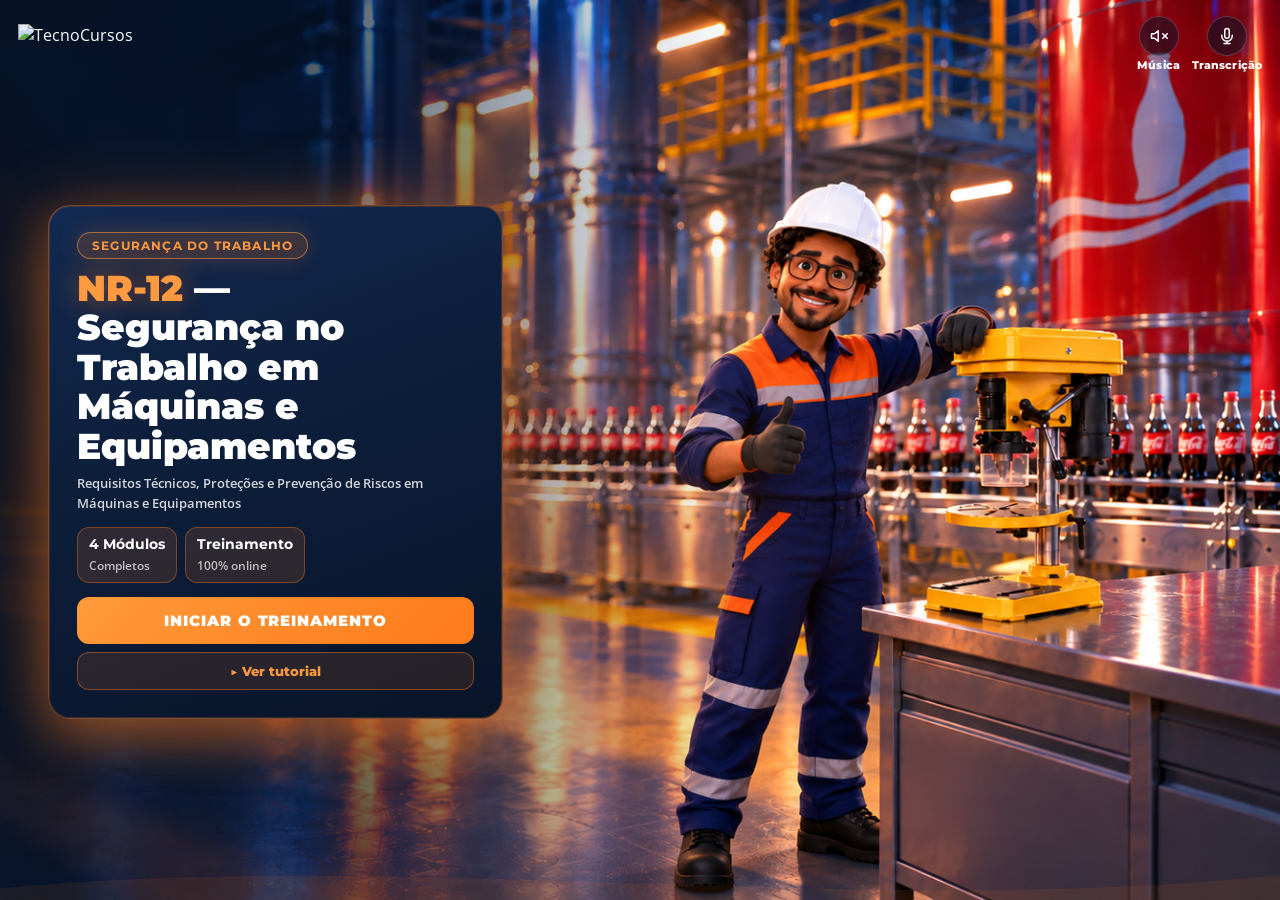
==== commit adc7fd28: "ajuste de mobile" ====
--- a/sessao-aprender.html
+++ b/sessao-aprender.html
@@ -6,7 +6,7 @@
   <meta name="referrer" content="no-referrer">
   <title>NR-12 — Segurança no Trabalho em Máquinas e Equipamentos</title>
   <link href="https://fonts.googleapis.com/css2?family=Montserrat:wght@400;600;700;800;900&family=Open+Sans:wght@400;600;700&display=swap" rel="stylesheet">
-  <link rel="stylesheet" href="question-screen.css?v=femsa-blue41">
+  <link rel="stylesheet" href="question-screen.css?v=femsa-blue42">
   <style>
     html, body { margin: 0; height: 100%; overflow: hidden; }
   </style>
@@ -147,7 +147,7 @@
 
   <audio id="bg-music" loop preload="metadata" aria-hidden="true"></audio>
 
-  <script src="question-screen-data.js?v=nr12-45"></script>
+  <script src="question-screen-data.js?v=nr12-48"></script>
   <script src="question-screen.js?v=mob53"></script>
   <script src="narration-text.js?v=nr12-6"></script>
   <script src="narration.js?v=mob40"></script>
@@ -810,7 +810,7 @@
       ? 'Treinamento concluído'
       : 'Você está aqui';
     var lead = allDone
-      ? 'Você finalizou os módulos. Toque para revisar o Módulo 1.'
+      ? ('Você finalizou os módulos. Toque para revisar o Módulo ' + m.id + '.')
       : 'Um módulo por vez. Ao concluir, o próximo é liberado.';
     var dots = modules.map(function (_, idx) {
       var cls = 'qs-mod-dot';
@@ -830,7 +830,6 @@
           '</div>' +
           '<h2 class="qs-mod-title">' + m.title + '</h2>' +
           (m.objective ? '<p class="qs-mod-goal">' + m.objective + '</p>' : '') +
-          (m.meta ? '<p class="qs-mod-meta">' + m.meta + '</p>' : '') +
           '<button type="button" class="qs-mod-start" data-mod="' + i + '">' + cta + '</button>' +
         '</article>' +
         '<div class="qs-mod-dots" aria-hidden="true">' + dots + '</div>' +
@@ -1455,18 +1454,22 @@
     agendar();
   })();
 
-  /* No celular não dá para digitar qa1010, então cinco toques na logo fazem o
-     mesmo. Vale nas duas logos: a da abertura e a da barra dos módulos. A
-     contagem zera sozinha se houver pausa longa, para cliques avulsos ao
-     longo do treinamento não irem se somando até ligar a simulação sozinha. */
+  /* No celular não dá para digitar qa1010, então três toques na logo da
+     TecnoCursos (canto superior esquerdo) ligam o modo simulação. Vale na
+     abertura e na barra dos módulos. A contagem zera se houver pausa longa,
+     para toques avulsos não irem se somando. */
   (function initLogoShortcut() {
-    var TOQUES = 5;
-    var PAUSA = 1200;
+    var TOQUES = 3;
+    var PAUSA = 1400;
     var conta = 0;
     var ultimo = 0;
-
-    function toque() {
+    var lastFire = 0;
+
+    function toque(e) {
+      if (e && e.cancelable) e.preventDefault();
       var agora = Date.now();
+      if (agora - lastFire < 90) return;
+      lastFire = agora;
       conta = (agora - ultimo > PAUSA) ? 1 : conta + 1;
       ultimo = agora;
       if (conta < TOQUES) return;
@@ -1474,9 +1477,10 @@
       toggleDemoMode();
     }
 
-    var logos = document.querySelectorAll('.qs-home-logo img, .qs-brand img');
-    Array.prototype.forEach.call(logos, function (el) {
+    var alvos = document.querySelectorAll('.qs-home-logo, .qs-brand');
+    Array.prototype.forEach.call(alvos, function (el) {
       el.addEventListener('click', toque);
+      el.addEventListener('touchend', toque, { passive: false });
     });
   })();
 
--- a/question-screen.css
+++ b/question-screen.css
@@ -90,8 +90,9 @@
   z-index: 4;
   background: transparent;
   border-radius: 0;
-  padding: 0;
+  padding: 8px 10px 8px 0;
   box-shadow: none;
+  cursor: pointer;
 }
 .qs-home-logo img { height: 44px; width: auto; display: block; }
 
@@ -499,10 +500,12 @@
   display: flex;
   align-items: center;
   gap: 0;
-  min-width: 0;
+  min-width: 44px;
+  min-height: 44px;
   flex: 0 0 auto;
   margin: 0;
-  padding: 0;
+  padding: 4px 8px 4px 0;
+  cursor: pointer;
 }
 
 .qs-brand img {
@@ -513,7 +516,7 @@
   opacity: 0.95;
 }
 
-/* Cinco toques na logo ligam o modo simulação. Sem isto o celular entende a
+/* Três toques na logo ligam o modo simulação. Sem isto o celular entende a
    sequência como duplo toque para dar zoom e come parte dos toques. */
 .qs-home-logo img,
 .qs-brand img {
